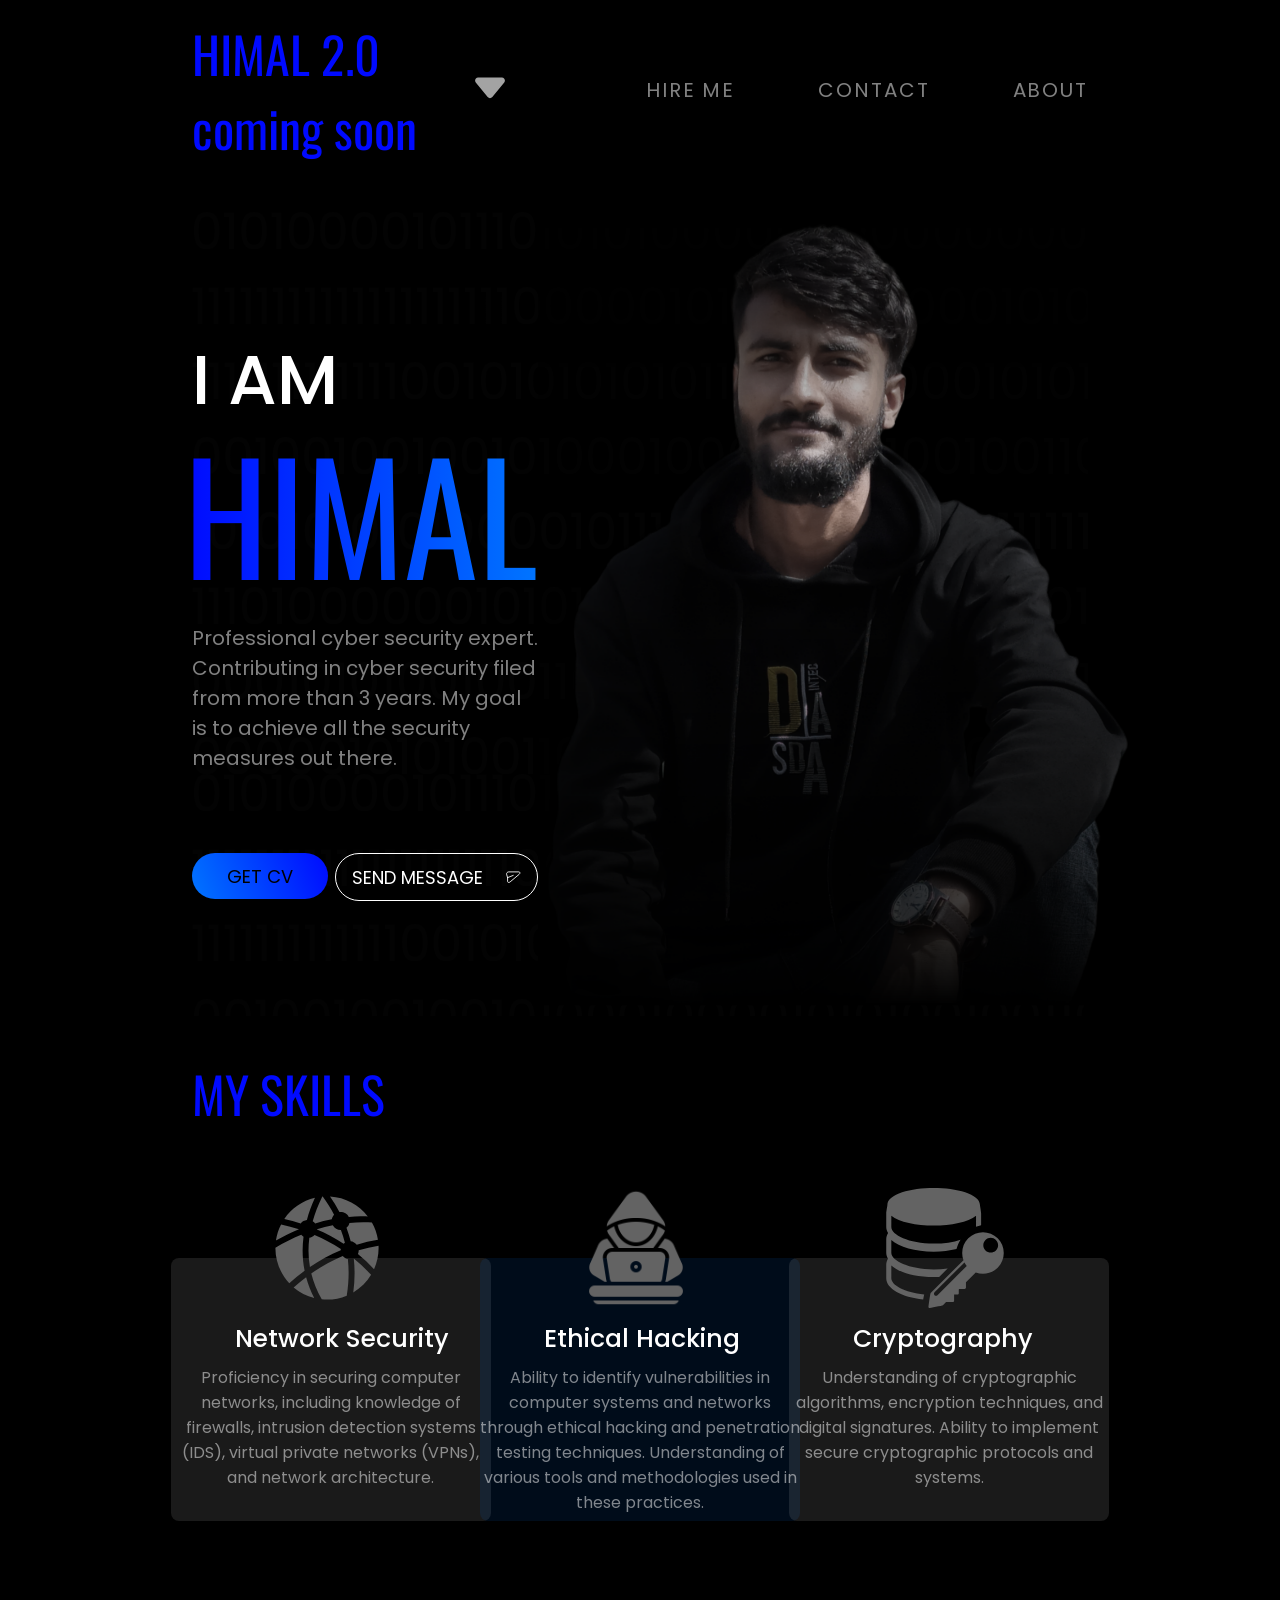
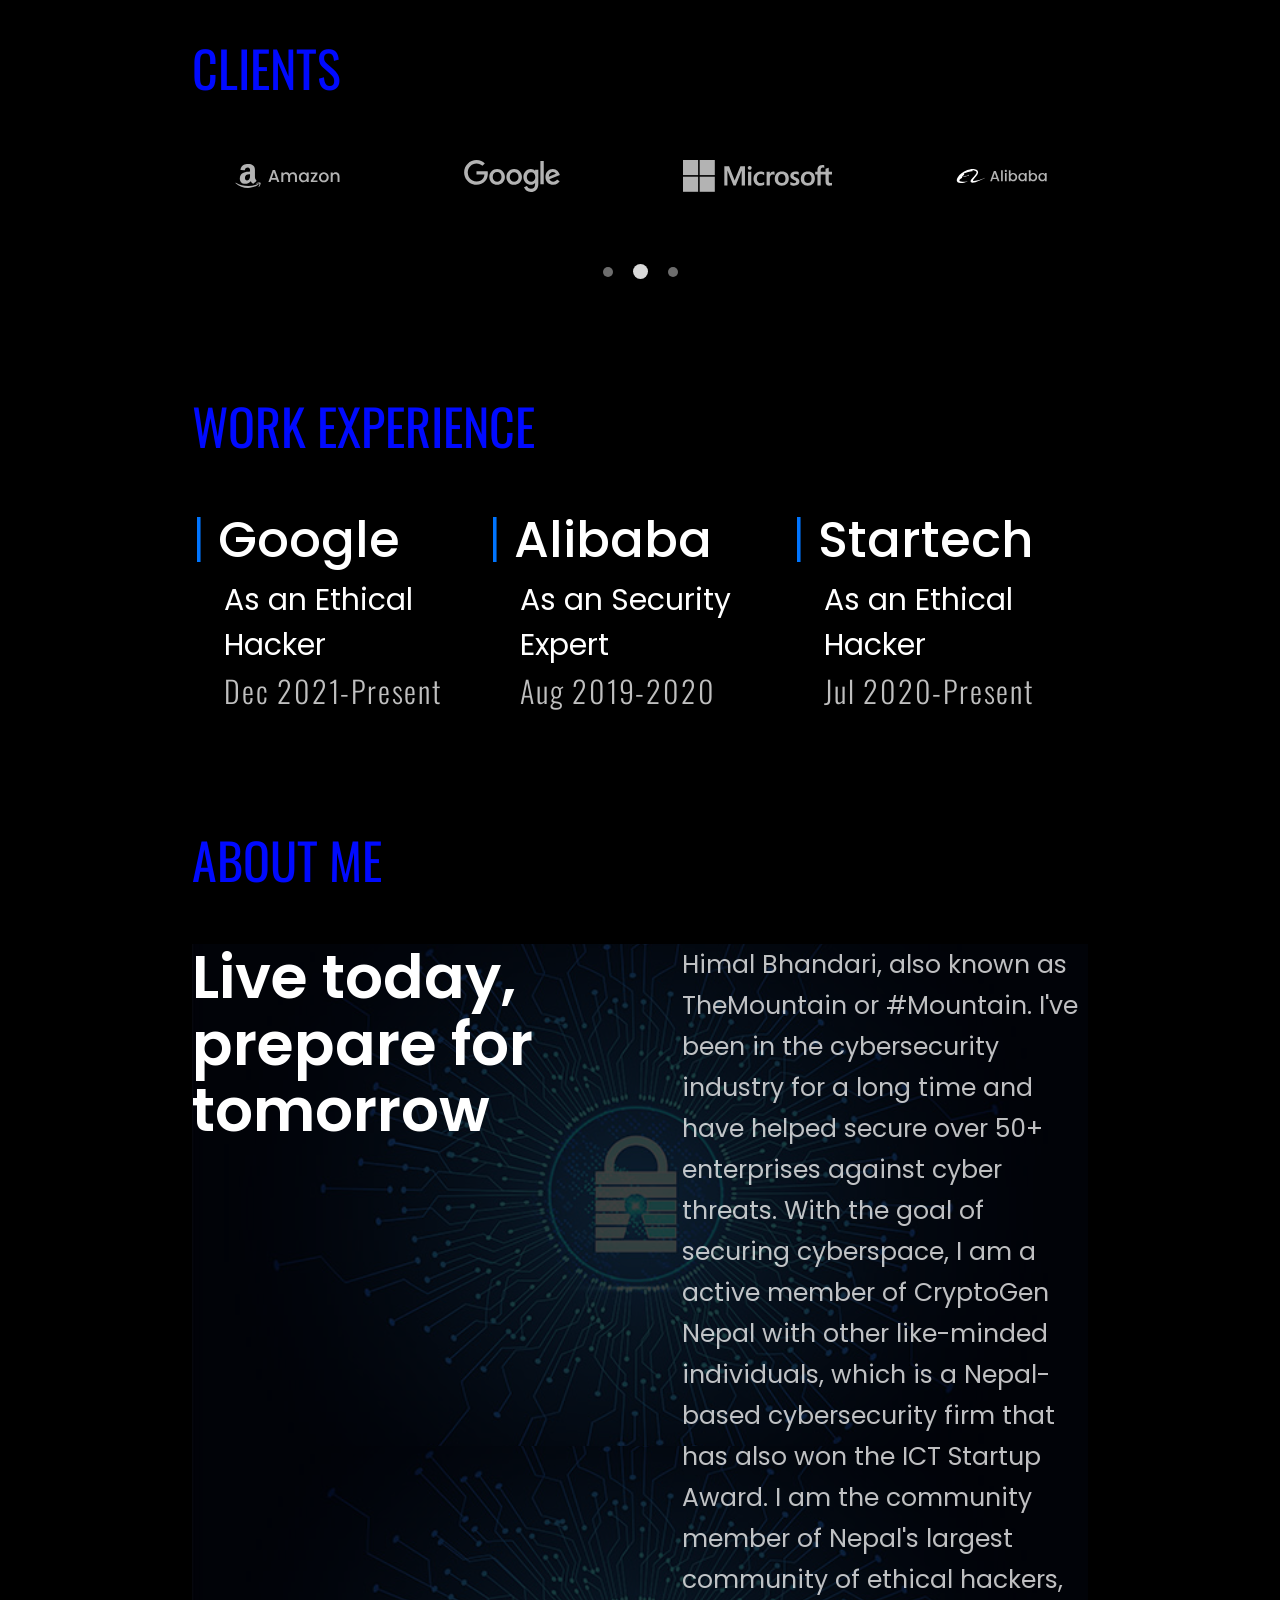
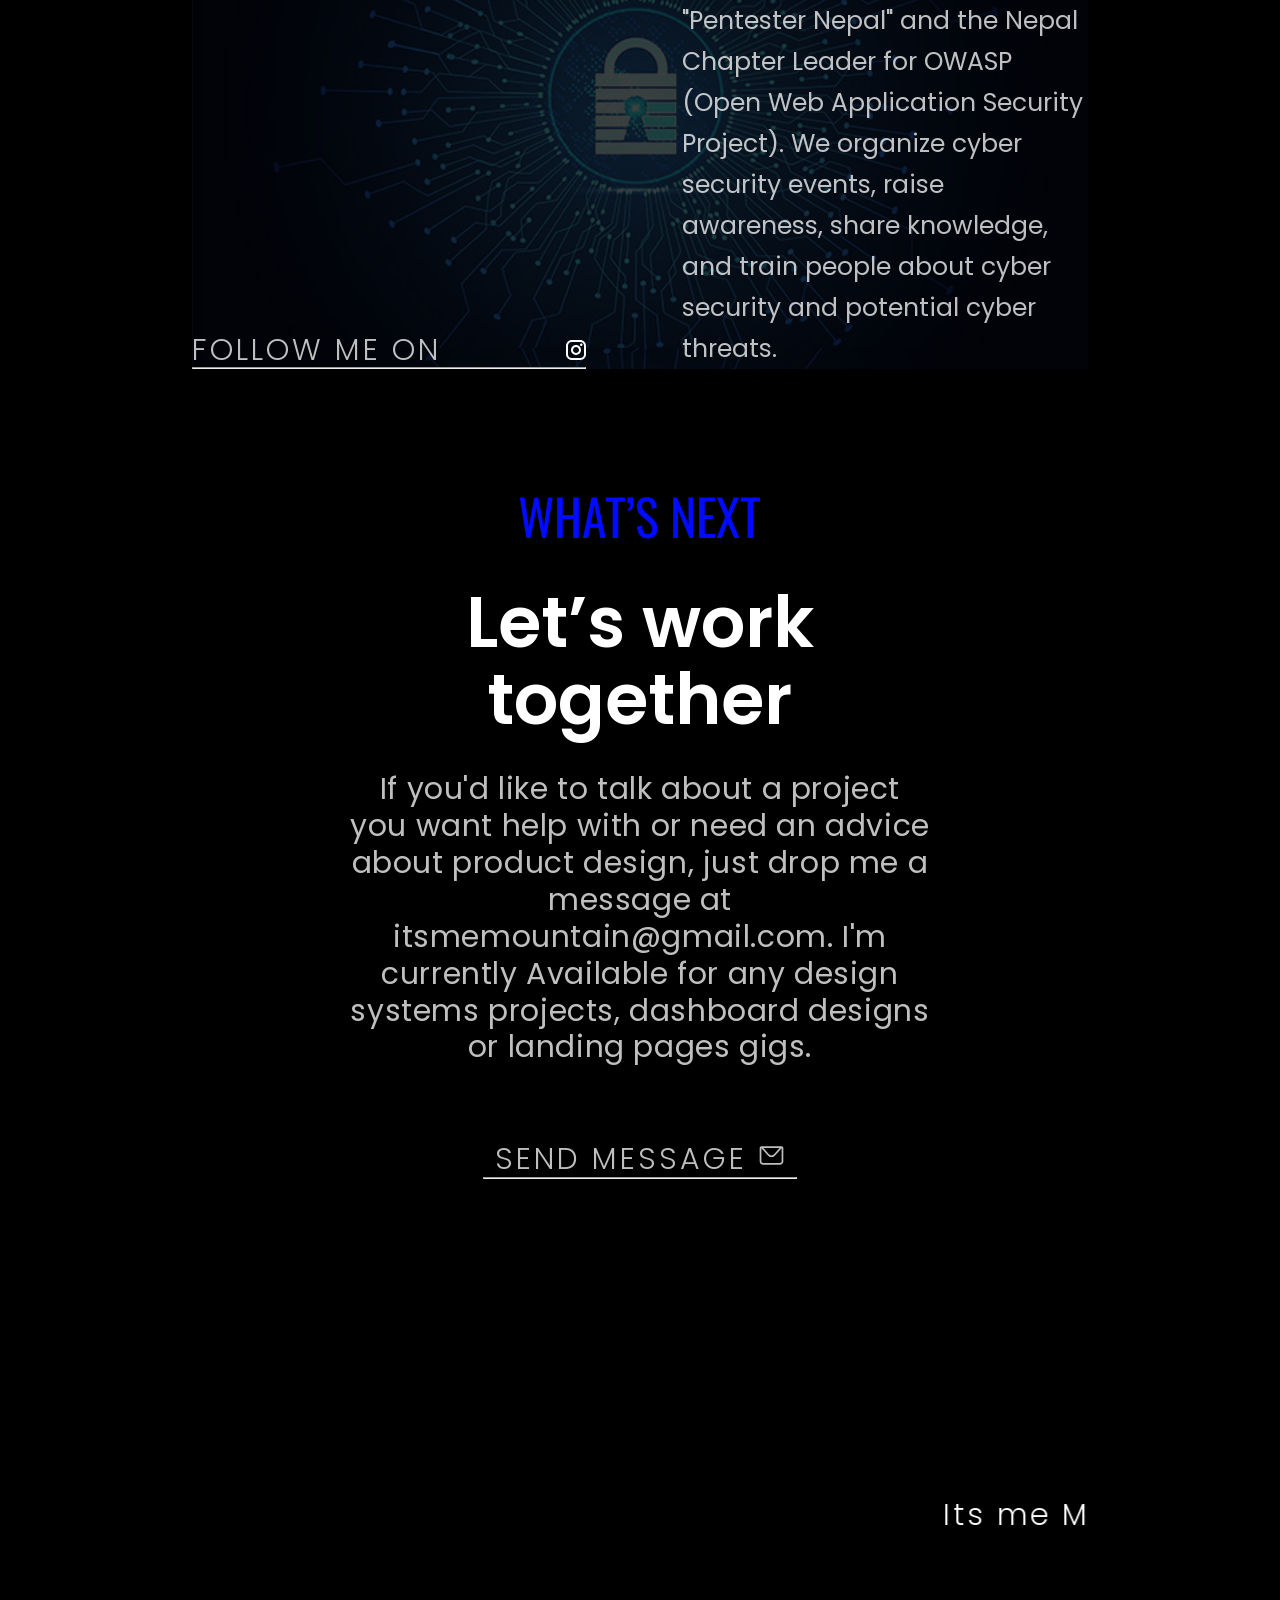
==== index.html @ 992f25cc "Update index.html" ====
<!DOCTYPE html>
<html lang="en">
  <head>
    <meta charset="UTF-8" />
    <meta name="viewport" content="width=device-width, initial-scale=1.0" />
    <link rel="preconnect" href="https://fonts.googleapis.com" />
    <link rel="preconnect" href="https://fonts.gstatic.com" crossorigin />
    <link
      href="https://fonts.googleapis.com/css2?family=Oswald:wght@300;400&family=Poppins:wght@300;400;500;600;700;900&display=swap"
      rel="stylesheet"
    />
    <link rel="stylesheet" href="style.css" />
    <script src="main.js"></script>
    <title>himalbhandari</title>
  </head>
  <body>
    <div class="container">
     <nav>
      <div class="logo"><h1>HIMAL 2.0</br> coming soon</h1></div>
      <input type="checkbox" id="menu-bar">
      <label for="menu-bar"><img src="images/Polygon 1.svg" alt=""></label>
<ul>
  
   <li><a href="https://www.fiverr.com/mountain248">HIRE ME</a></li>
   <li><a href="https://www.facebook.com/mountainv2.0">CONTACT</a></li>
   <li><a href="">ABOUT</a></li>
</ul>

     </nav>
      <!-- nav end -->

      <!-- hero section starts -->
      <div class="heroSection">
        <div class="myInfo">
          <h1>I AM</h1>
          <h2>HIMAL</h2>
          <p>
            Professional cyber security expert. Contributing in cyber security
            filed from more than 3 years. My goal is to achieve all the security
            measures out there.
          </p>
          <div class="getCv">
            <div class="getcv"><a href="">GET CV</a></div>
            <div class="sendmsg">
              <a href="">SEND MESSAGE</a> <img src="images/send.svg" alt="" />
            </div>
          </div>
        </div>
        <div class="mainImage"><img src="images/myimg.png" alt="" /></div>
      </div>

      <!-- hero section ends -->

      <!-- my skills -->

      <div class="mySkills">
        <div class="mySkillTitle">
          <h1>MY SKILLS</h1>
        </div>
        <div class="skills">
          <div class="network">
            <img src="images/gis_network.svg" alt="" />
            <h1>Network Security</h1>
            <p>
              Proficiency in securing computer networks, including knowledge of
              firewalls, intrusion detection systems (IDS), virtual private
              networks (VPNs), and network architecture.
            </p>
          </div>
          <div class="ethical">
            <img src="images/hack.svg" alt="" />
            <h1>Ethical Hacking</h1>
            <p>
              Ability to identify vulnerabilities in computer systems and
              networks through ethical hacking and penetration testing
              techniques. Understanding of various tools and methodologies used
              in these practices.
            </p>
          </div>
          <div class="network">
            <img src="images/crypto.svg" alt="" />
            <h1>Cryptography</h1>
            <p>
              Understanding of cryptographic algorithms, encryption techniques,
              and digital signatures. Ability to implement secure cryptographic
              protocols and systems.
            </p>
          </div>
        </div>
      </div>

      <!-- skills ends
 -->

      <!-- clients -->
      <div class="clients">
        <div class="clientTitle">
          <h1>CLIENTS</h1>
        </div>
        <div class="items">
          <img src="images/amazon.svg" alt="" />
          <img src="images/google.svg" alt="" />
          <img src="images/microsoft.svg" alt="" />
          <img src="images/alibaba.svg" alt="" />
        </div>

        <div class="slider">
          <img src="images/slider.svg" alt="" />
        </div>
      </div>

      <!-- clients ends -->

      <!-- work experience -->

      <div class="experience">
        <div class="expTitle">
          <h1>WORK EXPERIENCE</h1>
        </div>
        <div class="expList">
          <div class="platform">
            <h1><a>|</a> Google</h1>
            <h2>As an Ethical Hacker</h2>
            <h3>Dec 2021-Present</h3>
          </div>

          <div class="platform">
            <h1><a>|</a> Alibaba</h1>
            <h2>As an Security Expert</h2>
            <h3>Aug 2019-2020</h3>
          </div>

          <div class="platform">
            <h1><a>|</a> Startech</h1>
            <h2>As an Ethical Hacker</h2>
            <h3>Jul 2020-Present</h3>
          </div>
        </div>
      </div>
      <!-- end of exp -->

      <!-- about me -->

      <div class="aboutMe">
        <div class="aboutTitle">
          <h1>ABOUT ME</h1>
        </div>

        <div class="aboutContainer">
          <div class="withFollow">
            <div class="slogan">
              <h1>Live today, prepare for tomorrow</h1>
            </div>
            <div class="followMe">
              <div class="follow">
                <a href="">FOLLOW ME ON</a>
                <img src="images/Vector.svg" alt="" />
              </div>
              <div class="row">
                <hr />
              </div>
            </div>
          </div>

          <div class="about">
            <p>
              Himal Bhandari, also known as TheMountain or #Mountain. I've been
              in the cybersecurity industry for a long time and have helped
              secure over 50+ enterprises against cyber threats. With the goal
              of securing cyberspace, I am a active member of  CryptoGen Nepal with other
              like-minded individuals, which is a Nepal-based cybersecurity firm
              that has also won the ICT Startup Award. I am the community member of
              Nepal's largest community of ethical hackers, "Pentester Nepal"
              and the Nepal Chapter Leader for OWASP (Open Web Application
              Security Project). We organize cyber security events, raise
              awareness, share knowledge, and train people about cyber security
              and potential cyber threats.
            </p>
          </div>
        </div>
      </div>

      <div class="whatsnext">
        <h1>WHAT’S NEXT</h1>
        <h2>Let’s work together</h2>
        <p>
          If you'd like to talk about a project you want help with or need an
          advice about product design, just drop me a message at
          itsmemountain@gmail.com. I'm currently Available for any design systems
          projects, dashboard designs or landing pages gigs.
        </p>
        <div class="sendmessage">
          <a href="">SEND MESSAGE <img src="images/ep_message.svg" alt="" /></a>
          <hr />
        </div>
      </div>

      <!-- end of let's work together -->

      <!-- credit -->

      <div class="credit">
        <marquee>
        <h1>Its me Mountain welcome Here;</h1>
      </marquee>
      </div>
    </div>
  </body>
</html>
---- style.css ----
:root{
   --title-color:#000AFF;
   --title-font-size: 3.125rem;
  --title-font-weight: 400;
  --nav-item-font: 1.25rem;
  --title-font: 'Oswald';
   

}



*{
  margin: 0;
  padding: 0;
 
}

body{
   background-color: black;
}

.container {
   width: 70%;
   margin: auto;
}



nav {
   margin-top:1rem;
   display: flex;
justify-content: space-between;
align-items: center;
}
ul {
   display: flex;
}
.logo h1 {
   color: var(--title-color);
   font-size: var(--title-font-size);
font-weight: var(--title-font-weight);
font-family: var(--title-font);
}

ul a {
   padding-left: 5.1875rem;
   text-decoration: none;
   font-family: 'Poppins';
   letter-spacing: 0.11875rem;
   font-size: var(--nav-item-font);
   color: rgba(255, 255, 255, 0.50);
}

ul a:hover {
   color: #0075FF;
   font-size: 1.35rem;
   transition: all 0.5s;
}

#menu-bar {
   display: none;
}

ul label {
   display: none;
   cursor: pointer;
}

/* hero section */

.heroSection{
   margin-top: 3rem;
   background-image: url(images/binary\ background\ numbers.svg);
  display: flex;
  justify-content: space-between;

}
.mainImage img {
   height: 50rem;
}

.myInfo {
margin: auto;
}

.myInfo h1 {
   color: #FFF;
      font-size: 4.375rem;
      font-family: Poppins;
      font-weight: 500;
}

.myInfo h2 {
   font-size: 9.375rem;
      font-weight: 400;
      font-family: 'Oswald', sans-serif;
      background-image: linear-gradient(to left,#0075FF,
         #000AFF);
      -webkit-background-clip: text;
      background-clip: text;
      color: transparent;
         margin-block-start: -2rem;
         margin-inline-start: -0.5rem;
   
}

.myInfo p {
   color: rgba(255, 255, 255, 0.50);
      font-size: 1.25rem;
      font-family: Poppins;
      font-weight: 400;
}

.getCv {
   margin-top: 5rem;
   display: flex;
   justify-content: space-between;
}

.getcv a {
   text-decoration: none;
   color: #000;
      font-size: 1.125rem;
      font-family: Poppins;
      font-weight: 400;
      margin: auto;
     
}

.sendmsg a {
   text-decoration: none;
   color: #FFF;
      font-size: 1.125rem;
      font-family: Poppins;
      font-weight: 400;
}



.getcv {
   width: 8.5rem;
      height: 2.875rem;
      border-radius: 6.25rem;
         background: linear-gradient(248deg, #000AFF 0%, #0075FF 100%);
         display: flex;
            align-items: center;
            justify-content: center;
      
}

.sendmsg {
   border-radius: 6.25rem;
      border: 1px solid #FFF;
      width: 10.5625rem;
         height: 2.875rem;
               display: flex;
                  align-items: center;
                  justify-content: space-between;
                  padding: 0 1rem;
}


.sendmsg img {
   width: 0.97794rem;
      height: 0.75888rem;
}

/* hero section ends */

.mySkills {
   margin-top: 2.5rem;
}
.mySkillTitle h1 {
   color: var(--title-color);
   font-size: var(--title-font-size);
   font-family: var(--title-font);
   font-weight: var(--title-font-weight);
}


.skills {
      display:grid;
      grid-template-columns: repeat(auto-fit, minmax(20px,3fr));
   justify-content: space-between;
   justify-items: center;
      gap: 2rem;
      
     
}

.network h1 {
   position: absolute;
   top: 3.87rem;
   left: 4rem;
   color: #FFF;
      font-size: 1.5625rem;
      font-family: Poppins;
      font-weight: 500;
}


.network p {
   position: absolute;
      top: 6.69rem;
   color: rgba(255, 255, 255, 0.50);
      text-align: center;
      font-size: 1rem;
      font-family: Poppins;
      font-weight: 400;
}

.network {
   margin-top: 8rem;
   border-radius: 0.5rem;
      background: rgba(255, 255, 255, 0.10);
      width: 20rem;
         height: 16.4375rem;
         position: relative;
}

.network img {
   position: absolute;
      top: -4.4rem;
   left: 6rem;
}
.ethical h1 {
   position: absolute;
   top: 3.87rem;
   left: 4rem;
   color: #FFF;
    
      font-size: 1.5625rem;
      font-family: Poppins;
      font-weight: 500;
}


.ethical p {
   position: absolute;
      top: 6.69rem;
      text-align: center;
   color: rgba(255, 255, 255, 0.50);
      font-size: 1rem;
      font-family: Poppins;
      font-weight: 400;
}

.ethical {
   margin-top: 8rem;
   border-radius: 0.5rem;
   border-radius: 0.5rem;
      background: rgba(0, 117, 255, 0.10);
   width: 20rem;
         height: 16.4375rem;
         position: relative;
}

.ethical img {
   position: absolute;
      top: -4.4rem;
      left: 6rem;
}





/* hero section ends' */

/* clients */


.clients {
   margin-top: 6.8rem;
}

.clientTitle h1 {
   color: var(--title-color);
   font-size: var(--title-font-size);
   font-family: var(--title-font);
   font-weight: var(--title-font-weight);
}

.items {
   padding: 0 2.5rem;
   margin-top: 3.5rem;
   display: flex;
   justify-content: space-between;
  
}
.items img {
height: 2rem;
}


.slider {
   margin-top: 4.5rem;
   display: flex;
   justify-content: center;
}


/* clients ends */

/* work erperience */
.experience {
   margin-top: 6.8rem;

}
.expTitle h1 {
      
      color: var(--title-color);
      font-size: var(--title-font-size);
      font-family: var(--title-font);
      font-weight: var(--title-font-weight);
   }

.expList{
   display: flex;
   justify-content: space-between;
}
   .platform h1 a {
     
      color: #0075FF;
         font-size: 3.125rem;
         font-family: Poppins;
         font-weight: 300;
   }
   .platform h1 {
      padding-top: 2.6rem;
      color: #ffffff;
         font-size: 3.125rem;
         font-family: Poppins;
         font-weight: 500;
   }
   .platform h2 {
      padding-left: 2rem;
   color: #FFF;
      font-size: 1.875rem;
      font-family: Poppins;
      font-weight: 400;
   }
   .platform h3 {
         padding-left: 2rem;
   color: rgba(255, 255, 255, 0.75);
      font-size: 1.875rem;
      font-family: 'Oswald';
      font-weight: 300;
      letter-spacing: 0.1125rem;
   }


   /* experience ends */


   /* about me */
.aboutMe {
   margin-top: 6.8rem;
}
   .aboutTitle h1  {
   
       color: var(--title-color);
       font-size: var(--title-font-size);
       font-family: var(--title-font);
       font-weight: var(--title-font-weight);
    }

    .slogan h1 {
      color: #FFF;
         font-size: 3.75rem;
         font-family: Poppins;
         font-weight: 600;
         line-height: 111%;
    }


.follow {
   display: flex;
   align-items: center;
   justify-content: space-between;
}

.follow a {
   text-decoration: none;
color: rgba(255, 255, 255, 0.75);
   font-size: 1.875rem;
   font-family: Poppins;
   font-weight: 300;
   line-height: 111%;
   letter-spacing: 0.1875rem;
}

.follow img {
   width: 1.25rem;
      height: 1.25rem;
}


.row hr {
background: rgba(255, 255, 255, 0.75);

}


.about p {
   color: rgba(255, 255, 255, 0.75);
      font-size: 1.5625rem;
      font-family: Poppins;
      font-style: normal;
      font-weight: 400;
      line-height: 164.5%;
}



.aboutContainer {
   margin-top: 3rem;
   background-image: url(images/Cybersecurity-Transformation-PD20-018-960\ 1.svg);
background-repeat: repeat;
   display: flex;
   justify-content: space-between;
gap: 6rem;
}

.slogan {
   display: flex;
      width: 24.625rem;
      flex-direction: column;
      
}

.withFollow {
   display: flex;
   flex-direction: column;
   justify-content: space-between;
}

/* end oof about */


/* whatsnext */
.whatsnext{
   margin: auto;
   margin-top: 6.8rem;
   text-align: center;
   width: 65%;
}
.whatsnext h1 {
   color: var(--title-color);
      font-size: var(--title-font-size);
      font-family: var(--title-font);
      font-weight: var(--title-font-weight);

}

.whatsnext h2 {
   padding-top: 2rem;
   color: #FFF;
      font-size: 4.375rem;
      font-family: Poppins;
      font-weight: 600;
      line-height: 111%;
}

.whatsnext p {
   padding-top: 2rem;
   color: rgba(255, 255, 255, 0.75);
      text-align: center;
      font-size: 1.875rem;
      font-family: Poppins;
      font-style: normal;
      font-weight: 400;
      line-height: 123.5%;
      letter-spacing: 0.0375rem;
}

.sendmessage {
   margin-top : 4.75rem;
   justify-content: center;
}
.sendmessage a {
   
   text-decoration: none;
color: rgba(255, 255, 255, 0.75);
   font-size: 1.875rem;
   font-family: Poppins;
   font-weight: 300;
   line-height: 111%;
   letter-spacing: 0.1875rem;
}

.sendmessage hr {
width: 19.5rem;
   margin: auto;
}


/* end of letswork together */


/* credit  */

.credit h1 {
   margin-top: 20rem;
   margin-bottom: 5rem;
   color: #FFF;
      font-size: 1.875rem;
      font-family: Poppins;
      font-style: normal;
      font-weight: 300;
      line-height: 111%;
      letter-spacing: 0.1875rem;
}




/* to make responsive */


/* for tablets */
@media screen and (min-width: 767px) and (max-width: 1023px) {
 
   :root {
      --title-font-size: 2.5rem;
   }




.container {
      width: 85%;
      margin: auto;
   }

.checkbtn {
   display: block;
}

.menuItems {
   display: inline-block;
   position: fixed;
   display: grid;
   grid-template-columns: repeat(1,1fr);
   width: 50%;
   top: 150px;
   left: -100%;
gap: 2rem;
transition: all 0.5s;
}

#check:checked ~ .menuItems {
right: 10%;
}

/* skills */

.skills {
   display: grid;
   grid-template-columns: repeat(2, 1fr);
   margin: auto;
   gap: 1rem;
   justify-items: center;
   justify-content: center;

}


/* hero section */

.heroSection {
   margin-top: 2rem;
   position: relative;
   margin-bottom: 5rem;
}



.mySkills {
   margin-top: 35rem;
}
.mainImage img {
   height: 30rem;
   position: absolute;
   right: 0;
}
.myInfo {
   position: absolute;
   top: 6rem;
}

.myInfo h1 {
   font-size: 2.375rem;
}

.myInfo h2 {
   font-size: 7.375rem;
   margin-block-start: -3rem;
   margin-inline-start: -0.5rem;

}

.myInfo p {
   margin-block-start: -1rem;
   font-size: 1rem;
   width: 23rem;
}

.getCv {
   margin-top: 4rem;
   display: inline-flex;
   gap: 1rem;
}

.getcv a {
   font-size: 0.8rem;

}

.sendmsg a {
   font-size: 0.8rem;
}


.getcv {
   width: 6rem;
   height: 2rem;

}

.sendmsg {
   width: 8rem;
   height: 2rem;
}


.sendmsg img {
   width: 0.97794rem;
   height: 0.75888rem;
}


/* navbar */

ul label {
   display: initial;
}

ul {
   width: 60%;
   display: grid;
   grid-template-columns: repeat(3, 1fr);
   gap: 1rem;
   position: absolute;
   top: 4rem;
   right: 5%;
   display: none;
transition: all 0.5s;
}

ul a {
   padding: 0;
   font-size: 1rem;
}

#menu-bar:checked~ul {
   width: 60%;
   display: grid;
   grid-template-columns: repeat(3, 1fr);
   gap: 1rem;
   position: absolute;
   top: 1rem;
   left: 7.5%;
   background-color: #000;
   padding: 1rem 0;
   transition: all 0.5s;

}

#menu-bar:checked~label img {
   transform: rotate(180deg);
   opacity: 50%;
   transition: all 0.5s;
}

/* clients */

.items {
   margin-top: 2.5rem;
   display: grid;
   grid-template-columns: repeat(3, 1fr);
   gap: 2rem;
justify-items: center;

}

.slider {
   margin-top: 2rem;
   height: 0.5rem;
}

/* work exp */

.expList {
   display: grid;
   grid-template-columns: repeat(2, 1fr);
   justify-items: center;
}

.platform h1 a {
   font-size: 2.5rem;
}

.platform h1 {
   font-size: 2.5rem;
}

.platform h2 {
   padding-left: 1.3rem;
   font-size: 1.5rem;
}

.platform h3 {
   padding-left: 1.3rem;
   font-size: 1.5rem;
}

/* about me */


.aboutContainer {
   margin-top: 3rem;
   background-image: url(images/Cybersecurity-Transformation-PD20-018-960\ 1.svg);
   background-repeat: repeat;
   display: inline-block;
   justify-content: space-between;
   gap: 6rem;
}



.slogan h1 {
   font-size: 2.5rem;
}


.follow {
   margin-top: 2rem;
   margin-bottom: 0.5rem;
   display: inline-flex;
   gap: 1rem;
}

.follow a {
   font-size: 1.5rem;
}

.follow img {
   width: 1.5rem;
   height: 1.5rem;
}

.row hr {
   width: 17rem;
}

.about p {
   margin-top: 4rem;
   font-size: 1.4rem;
}

/* whatsnext */
.whatsnext {
   margin-top: 4rem;
   width: 84%;
}


.whatsnext h2 {
   padding-top: 1.5rem;
   font-size: 3rem;
}

.whatsnext p {
   padding-top: 1rem;
   font-size: 1.3rem;
}

.sendmessage {
   margin-top: 2.75rem;
}

.sendmessage a {
   font-size: 1.3rem;
   margin-bottom: 0.3rem;
}

.sendmessage hr {
   width: 15rem;
   margin: auto;
}


.sendmessage img {
   height: 1.3rem;
}



.credit h1 {
   text-align: center;
   margin-top: 7rem;
   margin-bottom: 3rem;
   font-size: 0.8rem;
}


}




/* for mobiles */


@media screen and (max-width: 767px) {

:root{
   --title-font-size: 2rem;
}


.container {
      width: 90%;
      margin: auto;
   }

   /* skills */

.skills {
   display: grid;
   grid-template-columns: repeat(1, 1fr);
   margin: auto;
   gap: 1rem;
 justify-items: center;

}

.network {
  width: 100%;
}
.network h1 {
left: 5.1rem;
}
.ethical h1 {
left: 5.5rem;
}
.ethical img {
left: 7.5rem;
}
.network img {
left: 7.5rem;
}

.ethical {
   width: 100%;
}

/* clients */
.items {
   padding: 0 2.5rem;
   margin-top: 2.5rem;
   display: grid;
   grid-template-columns: repeat(2,1fr);
   gap: 2rem;
   justify-content: space-between;

}

.slider {
   margin-top: 2rem;
   display: flex;
   justify-content: center;
   height: 0.3rem;
}


/* .experience */

.expList {
   display: grid;
   grid-template-columns: repeat(1,1fr);
   justify-content: space-between;
}

.platform h1 a {
   font-size: 2.125rem;
}

.platform h1 {
   font-size: 2.125rem;
}

.platform h2 {
   padding-left: 1.3rem;
   font-size: 1.2rem;
}

.platform h3 {
   padding-left: 1.3rem;
   font-size: 1.2rem;
}


/* about */





.aboutContainer {
   margin-top: 3rem;
   background-image: url(images/Cybersecurity-Transformation-PD20-018-960\ 1.svg);
   background-repeat: repeat;
   display: inline-block;
   justify-content: space-between;
   gap: 6rem;
}



      .slogan h1 {
         font-size: 2rem;
      }


.follow {
margin-top: 2rem;
margin-bottom: 0.5rem;
display: inline-flex;
gap: 1rem;
}

.follow a {
   font-size: 1rem;
}

.follow img {
   width: 1rem;
   height: 1rem;
}

.row hr {
   width: 12rem;
}

.about p {
   margin-top: 4rem;
   font-size: 1rem;
}


      /* hero section */

.heroSection {
   margin-top: 2rem;
   position: relative;
margin-bottom: 5rem;
}


.myInfo {
 position: absolute;
 top: 30%;
}

.mainImage img {
   height: 30rem;
}

.myInfo h1 {
   font-size: 2.375rem;
}

.myInfo h2 {
   font-size: 7.375rem;
   margin-block-start: -3rem;
   margin-inline-start: -0.5rem;

}

.myInfo p {
      margin-block-start: -1rem;
   font-size: 0.8rem;
   font-weight: 300;
}

.getCv {
   margin-top: 4rem;
display: inline-flex;
   gap: 1rem;
}

.getcv a {
   font-size: 0.8rem;

}

.sendmsg a {
font-size: 0.8rem;
}


.getcv {
   width: 6rem;
   height: 2rem;

}

.sendmsg {
   width: 8rem;
      height: 2rem;
}


.sendmsg img {
   width: 0.97794rem;
   height: 0.75888rem;
}


/* navbar */
ul label {
   display: initial;
}

ul {
   width: 60%;
   display:grid;
  grid-template-columns: repeat(3,1fr);
   gap: 1rem;
      position: absolute;
   top: 4rem;
   right: 5%;
   display: none;
  
}

ul a {
   padding: 0;
   font-size: 0.8rem;
}

#menu-bar:checked ~ ul {
   width: 60%;
   display: grid;
   grid-template-columns: repeat(3, 1fr);
   gap: 1rem;
   position: absolute;
   top: 1rem;
  left:  5%;
  background-color: #000;
  padding: 1rem 0;
transition: all 0.5s;

}
#menu-bar:checked ~ label img {
transform: rotate(180deg);
opacity: 50%;
transition: all 0.5s;
}




/* whats next */

.whatsnext {
   margin-top: 4rem;
   width: 88%;
}


.whatsnext h2 {
   padding-top: 1.5rem;
   font-size: 2.375rem;
}

.whatsnext p {
   padding-top: 1rem;
   font-size: 1rem;
}

.sendmessage {
   margin-top: 2.75rem;
}

.sendmessage a {
   font-size: 1rem;
}

.sendmessage hr {
   width: 11rem;
   margin: auto;
}


.sendmessage img {
   height: 1rem;
}


/* credit */

.credit h1 {
   text-align: center;
   margin-top: 7rem;
   margin-bottom: 3rem;
   font-size: 0.8rem;
}


}
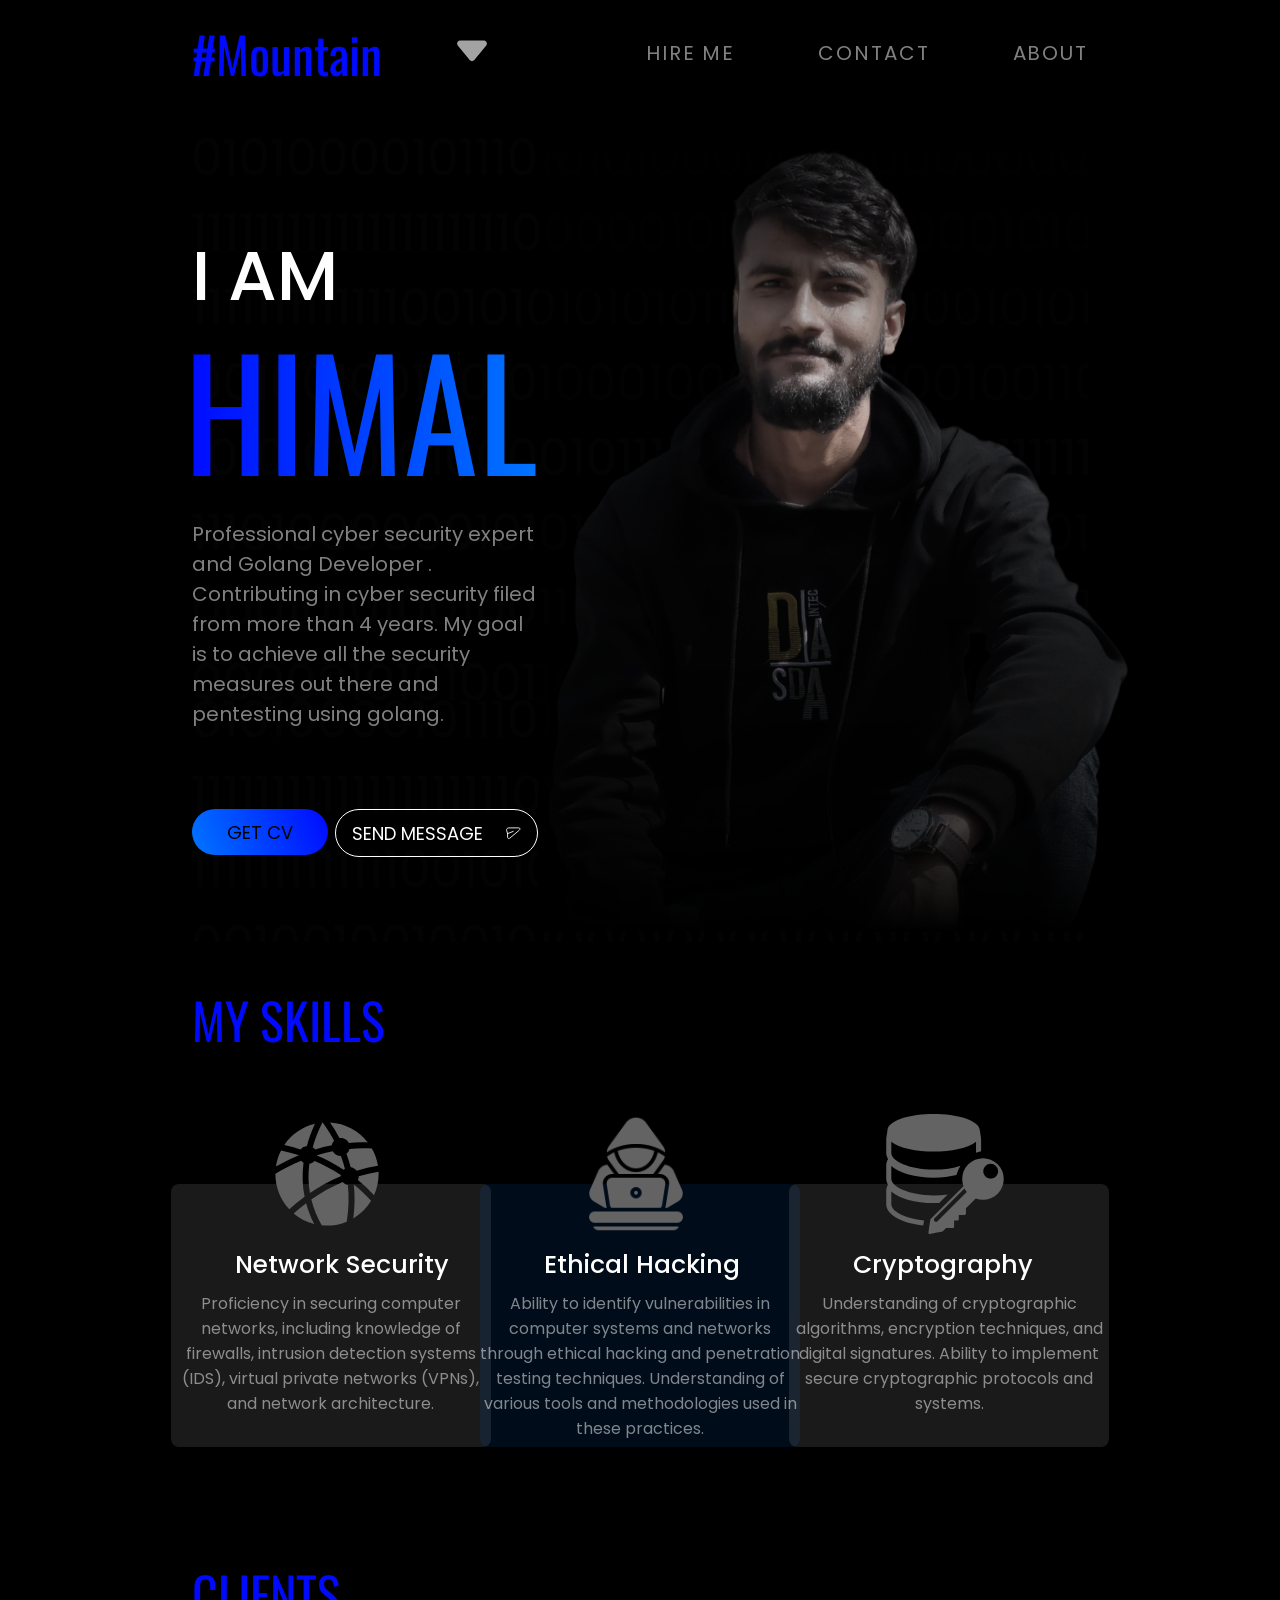
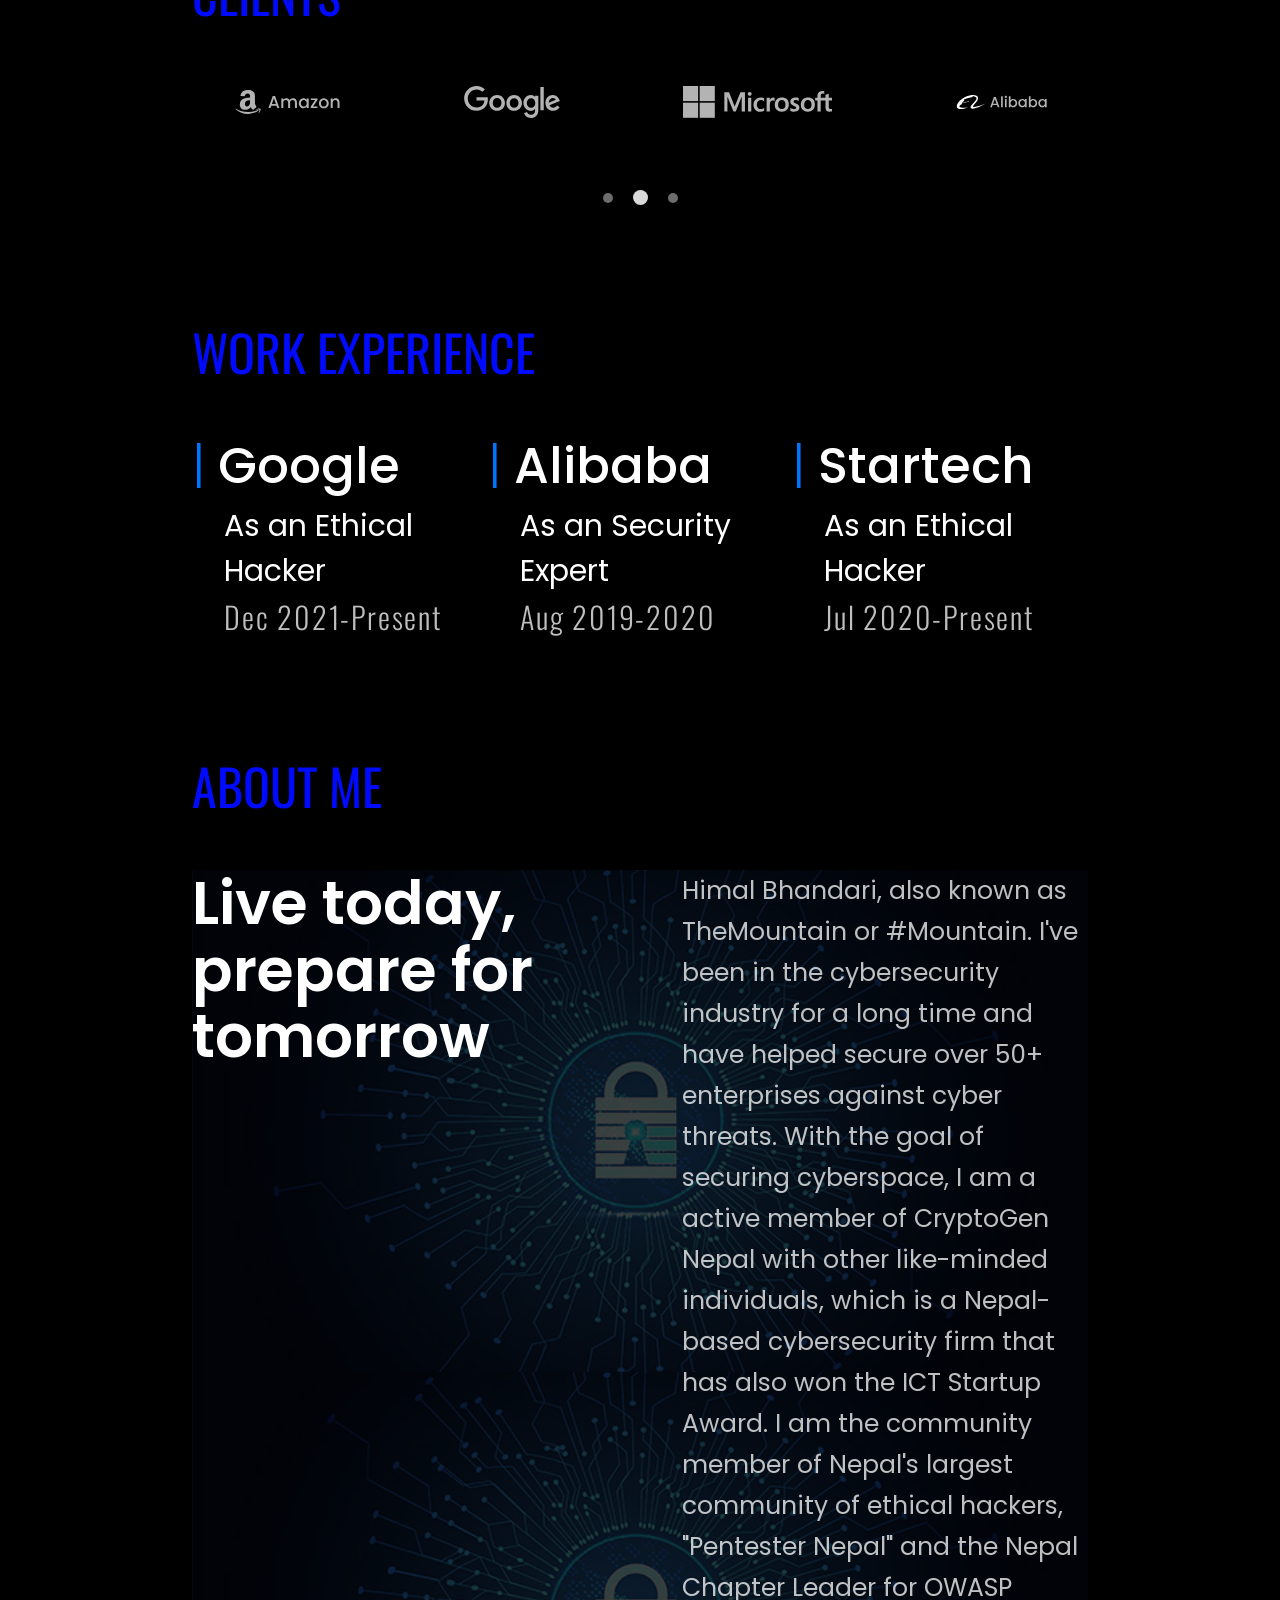
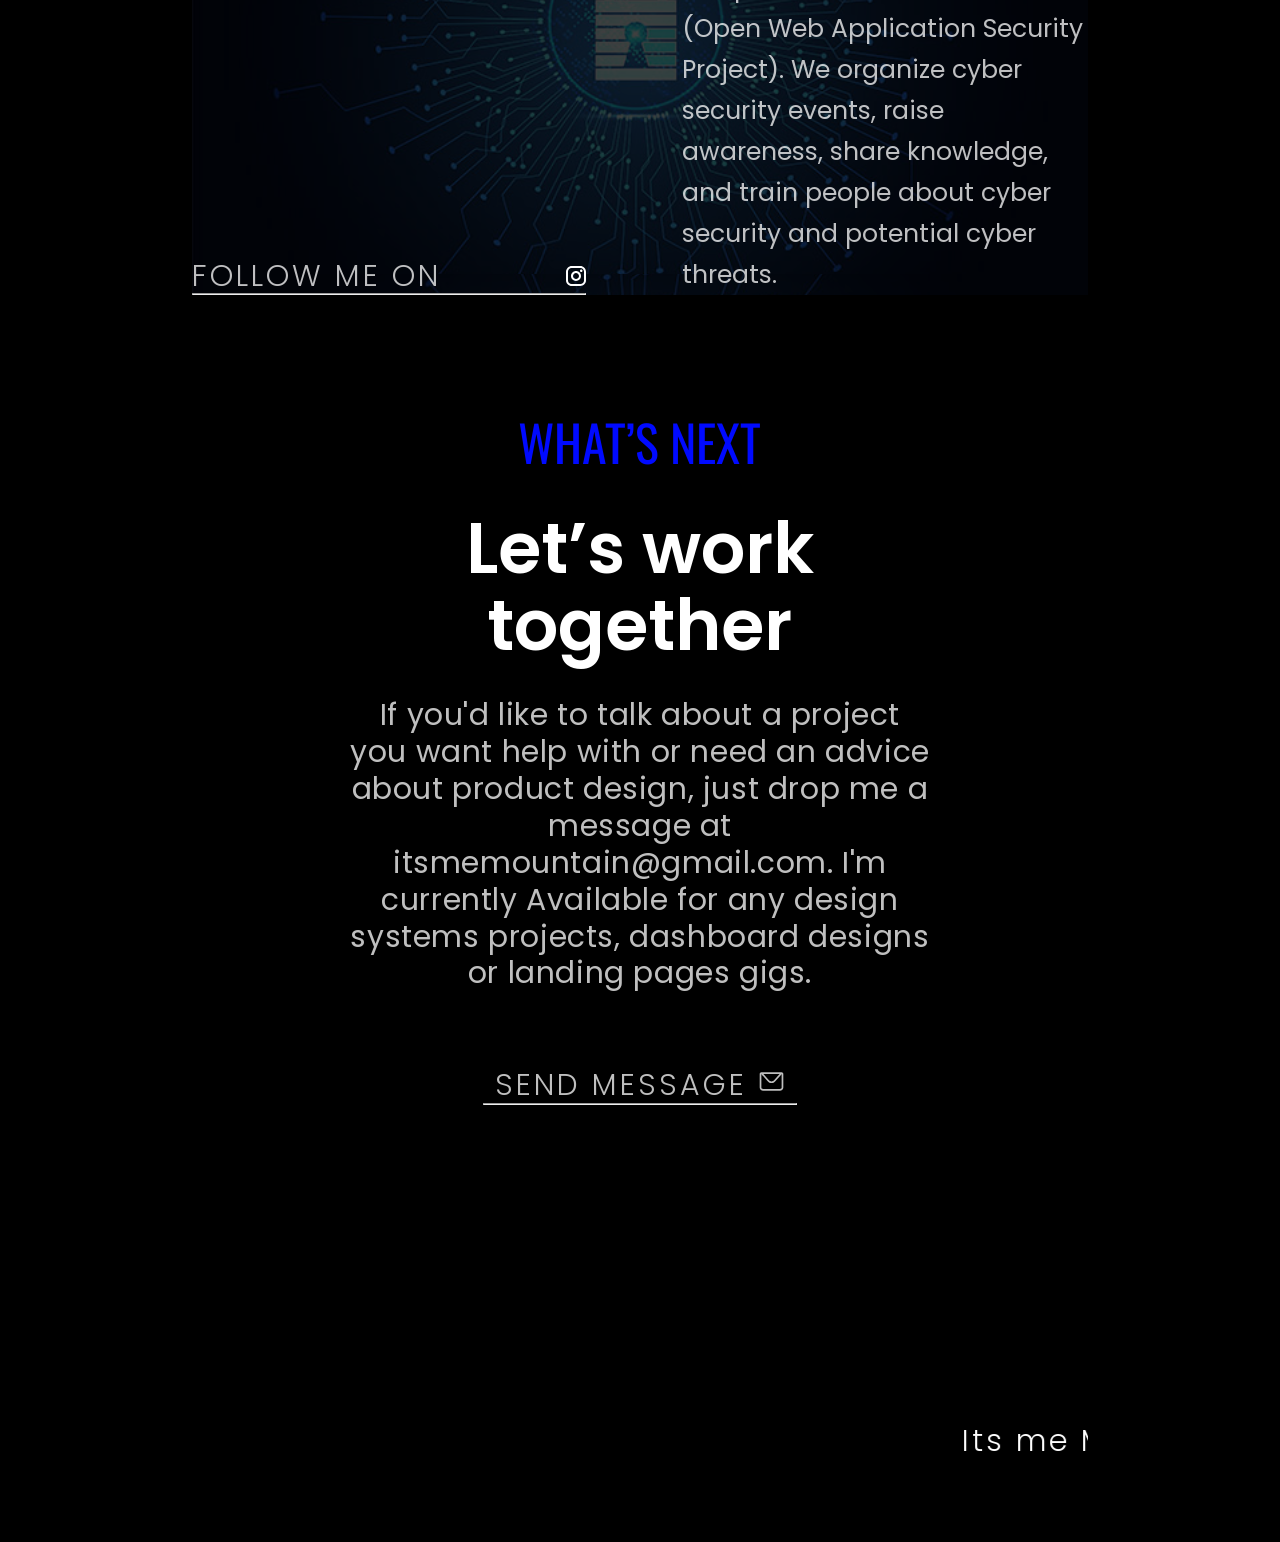
==== commit c1d8aa7b: "Update index.html" ====
--- a/index.html
+++ b/index.html
@@ -16,7 +16,7 @@
   <body>
     <div class="container">
      <nav>
-      <div class="logo"><h1>HIMAL 2.0</br> coming soon</h1></div>
+      <div class="logo"><h1>#Mountain</h1></div>
       <input type="checkbox" id="menu-bar">
       <label for="menu-bar"><img src="images/Polygon 1.svg" alt=""></label>
 <ul>
@@ -35,9 +35,9 @@
           <h1>I AM</h1>
           <h2>HIMAL</h2>
           <p>
-            Professional cyber security expert. Contributing in cyber security
-            filed from more than 3 years. My goal is to achieve all the security
-            measures out there.
+            Professional cyber security expert and Golang Developer . Contributing in cyber security
+            filed from more than 4 years. My goal is to achieve all the security
+            measures out there and pentesting using golang.
           </p>
           <div class="getCv">
             <div class="getcv"><a href="">GET CV</a></div>
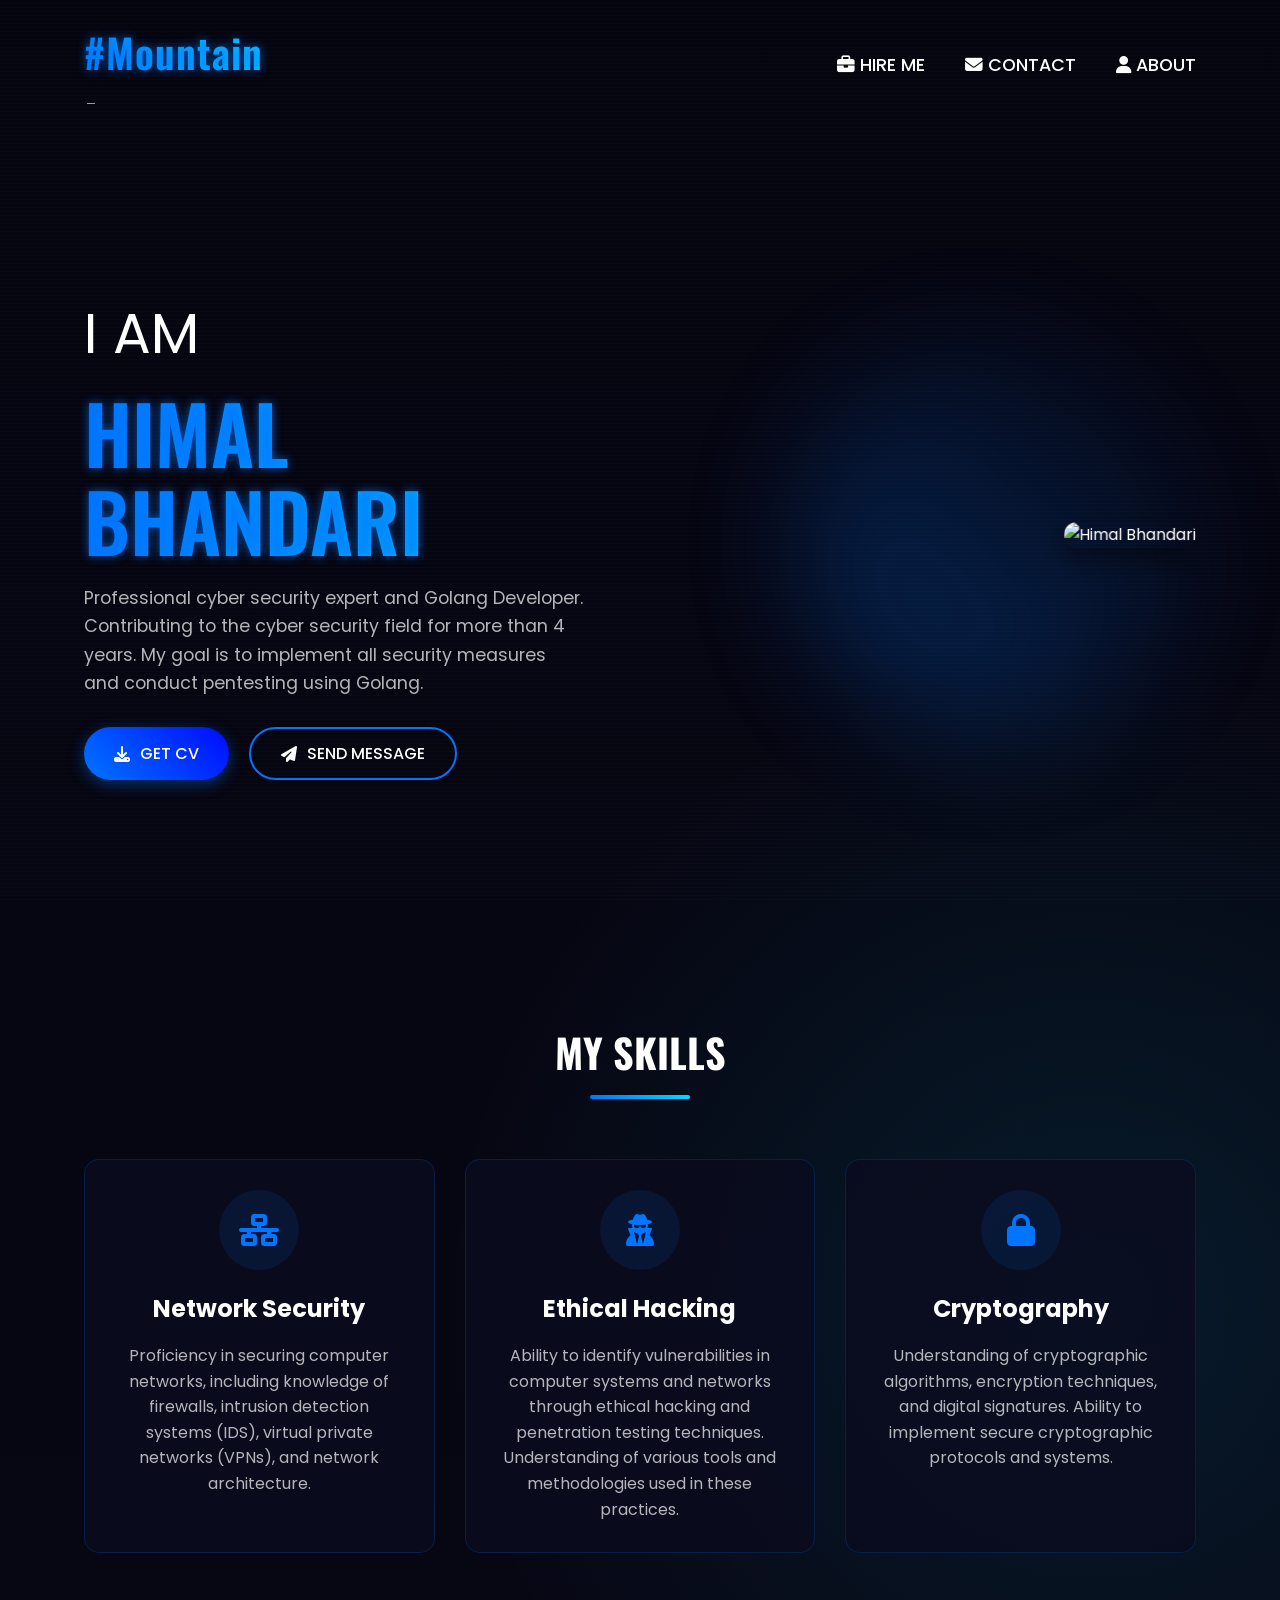
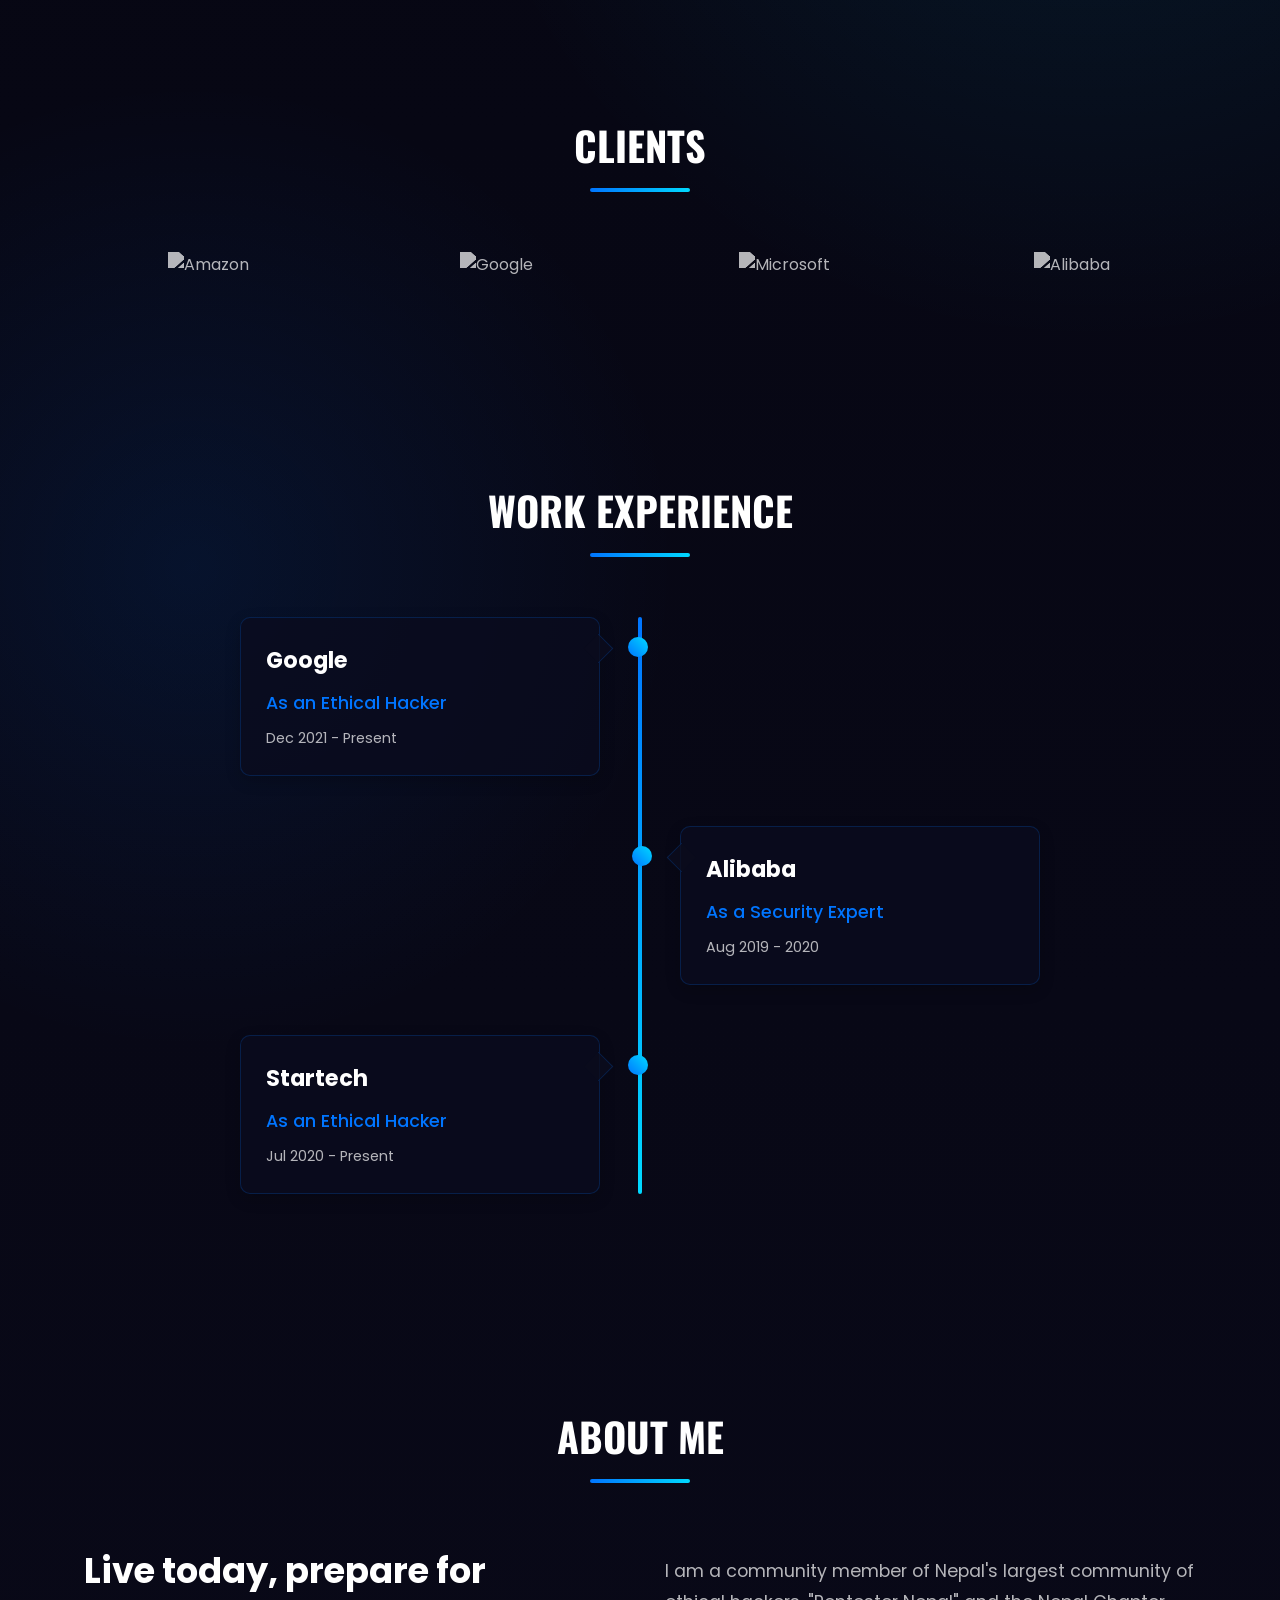
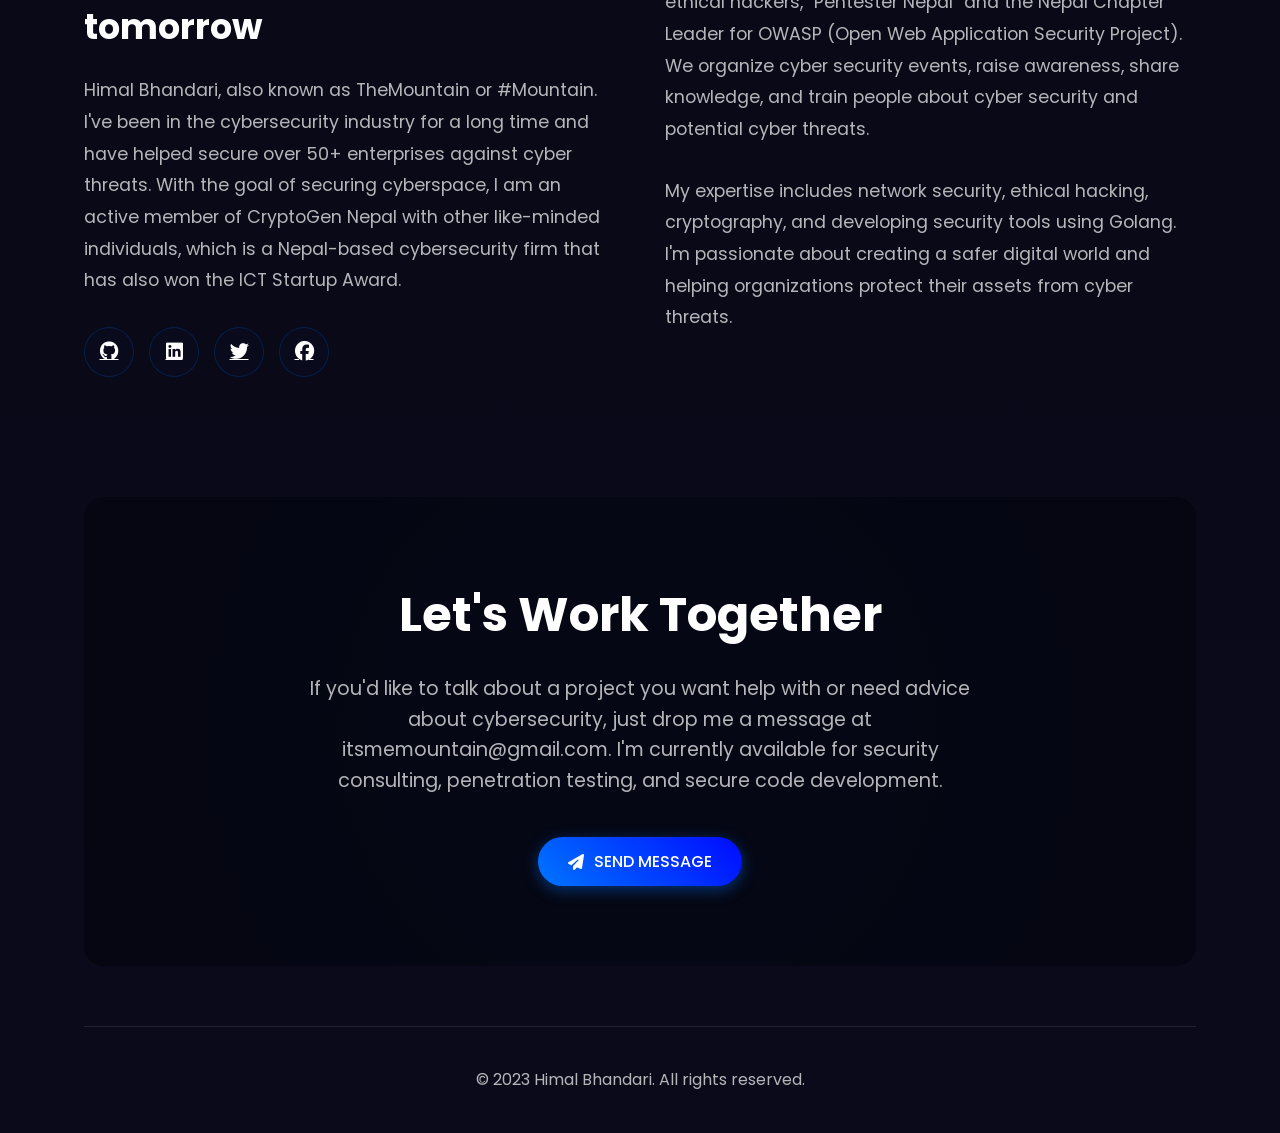
==== commit c4e28825: "Update index.html" ====
--- a/index.html
+++ b/index.html
@@ -1,209 +1,928 @@
 <!DOCTYPE html>
 <html lang="en">
-  <head>
-    <meta charset="UTF-8" />
-    <meta name="viewport" content="width=device-width, initial-scale=1.0" />
-    <link rel="preconnect" href="https://fonts.googleapis.com" />
-    <link rel="preconnect" href="https://fonts.gstatic.com" crossorigin />
-    <link
-      href="https://fonts.googleapis.com/css2?family=Oswald:wght@300;400&family=Poppins:wght@300;400;500;600;700;900&display=swap"
-      rel="stylesheet"
-    />
-    <link rel="stylesheet" href="style.css" />
-    <script src="main.js"></script>
-    <title>himalbhandari</title>
-  </head>
-  <body>
+<head>
+    <meta charset="UTF-8">
+    <meta name="viewport" content="width=device-width, initial-scale=1.0">
+    <title>Himal Bhandari | Cybersecurity Expert</title>
+    <link rel="preconnect" href="https://fonts.googleapis.com">
+    <link rel="preconnect" href="https://fonts.gstatic.com" crossorigin>
+    <link href="https://fonts.googleapis.com/css2?family=Oswald:wght@300;400;500;600&family=Poppins:wght@300;400;500;600;700;800;900&display=swap" rel="stylesheet">
+    <link rel="stylesheet" href="https://cdnjs.cloudflare.com/ajax/libs/font-awesome/6.4.0/css/all.min.css">
+    <style>
+        :root {
+            --primary: #0075FF;
+            --secondary: #000AFF;
+            --accent: #00D9FF;
+            --dark: #0A0A1A;
+            --darker: #050510;
+            --text: #FFFFFF;
+            --text-muted: rgba(255, 255, 255, 0.7);
+            --card-bg: rgba(11, 12, 30, 0.8);
+            --glow: 0 0 10px rgba(0, 117, 255, 0.7);
+            --title-font: 'Oswald', sans-serif;
+            --body-font: 'Poppins', sans-serif;
+        }
+
+        * {
+            margin: 0;
+            padding: 0;
+            box-sizing: border-box;
+        }
+
+        body {
+            background: var(--darker);
+            background-image: 
+                radial-gradient(circle at 15% 50%, rgba(0, 119, 255, 0.1) 0%, transparent 20%),
+                radial-gradient(circle at 85% 30%, rgba(0, 208, 255, 0.1) 0%, transparent 20%),
+                linear-gradient(to bottom, var(--darker), var(--dark));
+            color: var(--text);
+            font-family: var(--body-font);
+            line-height: 1.6;
+            overflow-x: hidden;
+            position: relative;
+        }
+
+        body::before {
+            content: '';
+            position: fixed;
+            top: 0;
+            left: 0;
+            right: 0;
+            bottom: 0;
+            background: 
+                repeating-linear-gradient(
+                    0deg,
+                    rgba(0, 119, 255, 0.05) 0px,
+                    rgba(0, 119, 255, 0.05) 1px,
+                    transparent 1px,
+                    transparent 4px
+                );
+            pointer-events: none;
+            z-index: -1;
+        }
+
+        .container {
+            width: 90%;
+            max-width: 1200px;
+            margin: 0 auto;
+            padding: 0 20px;
+        }
+
+        /* Navigation */
+        nav {
+            display: flex;
+            justify-content: space-between;
+            align-items: center;
+            padding: 20px 0;
+            position: relative;
+            z-index: 100;
+        }
+
+        .logo {
+            position: relative;
+        }
+
+        .logo h1 {
+            font-family: var(--title-font);
+            font-size: 2.5rem;
+            font-weight: 600;
+            background: linear-gradient(45deg, var(--primary), var(--accent));
+            -webkit-background-clip: text;
+            background-clip: text;
+            -webkit-text-fill-color: transparent;
+            text-shadow: var(--glow);
+            letter-spacing: 1px;
+        }
+
+        .logo::after {
+            content: '_';
+            animation: blink 1s step-end infinite;
+            color: var(--accent);
+            font-weight: 300;
+            margin-left: 2px;
+        }
+
+        .nav-menu {
+            display: flex;
+            list-style: none;
+            gap: 40px;
+        }
+
+        .nav-menu a {
+            color: var(--text);
+            text-decoration: none;
+            font-weight: 500;
+            font-size: 1.1rem;
+            position: relative;
+            padding: 5px 0;
+            transition: all 0.3s ease;
+        }
+
+        .nav-menu a::before {
+            content: '';
+            position: absolute;
+            bottom: 0;
+            left: 0;
+            width: 0;
+            height: 2px;
+            background: linear-gradient(to right, var(--primary), var(--accent));
+            transition: width 0.3s ease;
+        }
+
+        .nav-menu a:hover {
+            color: var(--accent);
+        }
+
+        .nav-menu a:hover::before {
+            width: 100%;
+        }
+
+        .hamburger {
+            display: none;
+            background: none;
+            border: none;
+            color: var(--text);
+            font-size: 1.5rem;
+            cursor: pointer;
+            z-index: 1000;
+        }
+
+        /* Hero Section */
+        .heroSection {
+            display: flex;
+            align-items: center;
+            min-height: 90vh;
+            position: relative;
+            padding: 40px 0;
+        }
+
+        .hero-content {
+            flex: 1;
+            max-width: 600px;
+            position: relative;
+            z-index: 2;
+        }
+
+        .hero-content h1 {
+            font-size: 3.5rem;
+            font-weight: 400;
+            margin-bottom: 10px;
+        }
+
+        .hero-content h2 {
+            font-family: var(--title-font);
+            font-size: 5rem;
+            font-weight: 600;
+            background: linear-gradient(to right, var(--primary), var(--accent));
+            -webkit-background-clip: text;
+            background-clip: text;
+            -webkit-text-fill-color: transparent;
+            margin-bottom: 20px;
+            text-shadow: var(--glow);
+            line-height: 1.1;
+        }
+
+        .hero-content p {
+            color: var(--text-muted);
+            font-size: 1.1rem;
+            margin-bottom: 30px;
+            max-width: 90%;
+        }
+
+        .hero-buttons {
+            display: flex;
+            gap: 20px;
+            flex-wrap: wrap;
+        }
+
+        .btn {
+            padding: 12px 30px;
+            border-radius: 50px;
+            font-weight: 500;
+            font-size: 1rem;
+            text-decoration: none;
+            display: inline-flex;
+            align-items: center;
+            gap: 10px;
+            transition: all 0.3s ease;
+            cursor: pointer;
+        }
+
+        .btn-primary {
+            background: linear-gradient(45deg, var(--primary), var(--secondary));
+            color: white;
+            box-shadow: 0 4px 15px rgba(0, 117, 255, 0.4);
+        }
+
+        .btn-primary:hover {
+            transform: translateY(-3px);
+            box-shadow: 0 7px 20px rgba(0, 117, 255, 0.6);
+        }
+
+        .btn-outline {
+            border: 2px solid var(--primary);
+            color: var(--text);
+            background: transparent;
+        }
+
+        .btn-outline:hover {
+            background: rgba(0, 117, 255, 0.1);
+            transform: translateY(-3px);
+        }
+
+        .hero-image {
+            flex: 1;
+            display: flex;
+            justify-content: flex-end;
+            align-items: center;
+            position: relative;
+        }
+
+        .hero-image img {
+            max-width: 100%;
+            height: auto;
+            border-radius: 20px;
+            box-shadow: 0 10px 30px rgba(0, 0, 0, 0.5);
+            transform: perspective(800px) rotateY(-10deg);
+            transition: transform 0.5s ease;
+        }
+
+        .hero-image img:hover {
+            transform: perspective(800px) rotateY(0);
+        }
+
+        .hero-image::before {
+            content: '';
+            position: absolute;
+            width: 400px;
+            height: 400px;
+            border-radius: 50%;
+            background: linear-gradient(45deg, var(--primary), transparent);
+            filter: blur(60px);
+            opacity: 0.3;
+            z-index: -1;
+            animation: pulse 8s infinite alternate;
+        }
+
+        /* Section Styles */
+        .section {
+            padding: 80px 0;
+            position: relative;
+        }
+
+        .section-title {
+            font-family: var(--title-font);
+            font-size: 2.5rem;
+            text-align: center;
+            margin-bottom: 60px;
+            position: relative;
+            padding-bottom: 15px;
+        }
+
+        .section-title::after {
+            content: '';
+            position: absolute;
+            bottom: 0;
+            left: 50%;
+            transform: translateX(-50%);
+            width: 100px;
+            height: 4px;
+            background: linear-gradient(to right, var(--primary), var(--accent));
+            border-radius: 2px;
+        }
+
+        /* Skills Section */
+        .skills-grid {
+            display: grid;
+            grid-template-columns: repeat(auto-fit, minmax(300px, 1fr));
+            gap: 30px;
+        }
+
+        .skill-card {
+            background: var(--card-bg);
+            border-radius: 15px;
+            padding: 30px;
+            text-align: center;
+            transition: transform 0.3s ease, box-shadow 0.3s ease;
+            position: relative;
+            overflow: hidden;
+            border: 1px solid rgba(0, 117, 255, 0.2);
+        }
+
+        .skill-card:hover {
+            transform: translateY(-10px);
+            box-shadow: 0 15px 30px rgba(0, 0, 0, 0.4);
+        }
+
+        .skill-card::before {
+            content: '';
+            position: absolute;
+            top: 0;
+            left: 0;
+            width: 100%;
+            height: 5px;
+            background: linear-gradient(to right, var(--primary), var(--accent));
+            transform: scaleX(0);
+            transform-origin: left;
+            transition: transform 0.3s ease;
+        }
+
+        .skill-card:hover::before {
+            transform: scaleX(1);
+        }
+
+        .skill-icon {
+            width: 80px;
+            height: 80px;
+            margin: 0 auto 20px;
+            display: flex;
+            align-items: center;
+            justify-content: center;
+            background: rgba(0, 117, 255, 0.1);
+            border-radius: 50%;
+            font-size: 2rem;
+            color: var(--primary);
+        }
+
+        .skill-card h3 {
+            font-size: 1.5rem;
+            margin-bottom: 15px;
+            color: var(--text);
+        }
+
+        .skill-card p {
+            color: var(--text-muted);
+            font-size: 1rem;
+            line-height: 1.6;
+        }
+
+        /* Clients Section */
+        .clients-grid {
+            display: grid;
+            grid-template-columns: repeat(auto-fit, minmax(150px, 1fr));
+            gap: 40px;
+            align-items: center;
+            justify-items: center;
+            margin-bottom: 40px;
+        }
+
+        .client-logo {
+            filter: grayscale(100%) brightness(200%);
+            opacity: 0.7;
+            transition: all 0.3s ease;
+            max-width: 120px;
+            height: auto;
+        }
+
+        .client-logo:hover {
+            filter: grayscale(0%) brightness(100%);
+            opacity: 1;
+            transform: scale(1.1);
+        }
+
+        /* Experience Section */
+        .timeline {
+            position: relative;
+            max-width: 800px;
+            margin: 0 auto;
+        }
+
+        .timeline::before {
+            content: '';
+            position: absolute;
+            left: 50%;
+            transform: translateX(-50%);
+            width: 4px;
+            height: 100%;
+            background: linear-gradient(to bottom, var(--primary), var(--accent));
+            border-radius: 2px;
+        }
+
+        .timeline-item {
+            position: relative;
+            margin-bottom: 50px;
+            width: 45%;
+        }
+
+        .timeline-item:nth-child(odd) {
+            left: 0;
+        }
+
+        .timeline-item:nth-child(even) {
+            left: 55%;
+        }
+
+        .timeline-content {
+            background: var(--card-bg);
+            border-radius: 10px;
+            padding: 25px;
+            box-shadow: 0 5px 15px rgba(0, 0, 0, 0.2);
+            border: 1px solid rgba(0, 117, 255, 0.2);
+            position: relative;
+        }
+
+        .timeline-content::after {
+            content: '';
+            position: absolute;
+            top: 20px;
+            width: 20px;
+            height: 20px;
+            background: var(--card-bg);
+            transform: rotate(45deg);
+        }
+
+        .timeline-item:nth-child(odd) .timeline-content::after {
+            right: -10px;
+            border-right: 1px solid rgba(0, 117, 255, 0.2);
+            border-top: 1px solid rgba(0, 117, 255, 0.2);
+        }
+
+        .timeline-item:nth-child(even) .timeline-content::after {
+            left: -10px;
+            border-left: 1px solid rgba(0, 117, 255, 0.2);
+            border-bottom: 1px solid rgba(0, 117, 255, 0.2);
+        }
+
+        .timeline-dot {
+            position: absolute;
+            width: 20px;
+            height: 20px;
+            background: linear-gradient(45deg, var(--primary), var(--accent));
+            border-radius: 50%;
+            top: 20px;
+        }
+
+        .timeline-item:nth-child(odd) .timeline-dot {
+            right: -48px;
+        }
+
+        .timeline-item:nth-child(even) .timeline-dot {
+            left: -48px;
+        }
+
+        .timeline-content h3 {
+            font-size: 1.4rem;
+            margin-bottom: 10px;
+            color: var(--text);
+        }
+
+        .timeline-content h4 {
+            font-size: 1.1rem;
+            color: var(--primary);
+            margin-bottom: 10px;
+            font-weight: 500;
+        }
+
+        .timeline-content p {
+            color: var(--text-muted);
+            font-size: 0.9rem;
+        }
+
+        /* About Section */
+        .about-grid {
+            display: grid;
+            grid-template-columns: 1fr 1fr;
+            gap: 50px;
+            align-items: center;
+        }
+
+        .about-content h2 {
+            font-size: 2.2rem;
+            margin-bottom: 20px;
+            color: var(--text);
+        }
+
+        .about-content p {
+            color: var(--text-muted);
+            font-size: 1.1rem;
+            line-height: 1.8;
+            margin-bottom: 30px;
+        }
+
+        .social-links {
+            display: flex;
+            gap: 15px;
+        }
+
+        .social-link {
+            width: 50px;
+            height: 50px;
+            border-radius: 50%;
+            display: flex;
+            align-items: center;
+            justify-content: center;
+            background: var(--card-bg);
+            color: var(--text);
+            font-size: 1.2rem;
+            transition: all 0.3s ease;
+            border: 1px solid rgba(0, 117, 255, 0.2);
+        }
+
+        .social-link:hover {
+            background: linear-gradient(45deg, var(--primary), var(--secondary));
+            transform: translateY(-5px);
+            box-shadow: var(--glow);
+        }
+
+        /* Contact Section */
+        .contact-section {
+            text-align: center;
+            padding: 80px 0;
+            background: rgba(5, 5, 16, 0.8);
+            border-radius: 20px;
+            margin: 40px 0;
+            position: relative;
+            overflow: hidden;
+        }
+
+        .contact-section::before {
+            content: '';
+            position: absolute;
+            top: -50%;
+            left: -50%;
+            width: 200%;
+            height: 200%;
+            background: radial-gradient(circle, rgba(0, 117, 255, 0.1) 0%, transparent 70%);
+            transform: rotate(30deg);
+            z-index: -1;
+        }
+
+        .contact-section h2 {
+            font-size: 3rem;
+            margin-bottom: 20px;
+            color: var(--text);
+        }
+
+        .contact-section p {
+            color: var(--text-muted);
+            font-size: 1.2rem;
+            max-width: 700px;
+            margin: 0 auto 40px;
+            line-height: 1.6;
+        }
+
+        /* Footer */
+        footer {
+            text-align: center;
+            padding: 40px 0;
+            border-top: 1px solid rgba(255, 255, 255, 0.1);
+            margin-top: 60px;
+        }
+
+        .footer-text {
+            color: var(--text-muted);
+            font-size: 1rem;
+        }
+
+        /* Animations */
+        @keyframes blink {
+            0%, 100% { opacity: 1; }
+            50% { opacity: 0; }
+        }
+
+        @keyframes pulse {
+            0% { transform: scale(1); opacity: 0.3; }
+            50% { transform: scale(1.1); opacity: 0.5; }
+            100% { transform: scale(1); opacity: 0.3; }
+        }
+
+        @keyframes float {
+            0% { transform: translateY(0); }
+            50% { transform: translateY(-10px); }
+            100% { transform: translateY(0); }
+        }
+
+        /* Responsive Design */
+        @media (max-width: 1024px) {
+            .hero-content h2 {
+                font-size: 4rem;
+            }
+            
+            .about-grid {
+                grid-template-columns: 1fr;
+                gap: 40px;
+            }
+        }
+
+        @media (max-width: 768px) {
+            .nav-menu {
+                position: fixed;
+                top: 0;
+                right: -100%;
+                width: 70%;
+                height: 100vh;
+                background: var(--dark);
+                flex-direction: column;
+                justify-content: center;
+                align-items: center;
+                transition: right 0.3s ease;
+                z-index: 999;
+                gap: 30px;
+            }
+            
+            .nav-menu.active {
+                right: 0;
+            }
+            
+            .hamburger {
+                display: block;
+                z-index: 1000;
+            }
+            
+            .heroSection {
+                flex-direction: column;
+                text-align: center;
+                padding: 40px 0;
+            }
+            
+            .hero-content {
+                max-width: 100%;
+                margin-bottom: 40px;
+            }
+            
+            .hero-content p {
+                max-width: 100%;
+            }
+            
+            .hero-buttons {
+                justify-content: center;
+            }
+            
+            .hero-image img {
+                transform: none;
+            }
+            
+            .timeline::before {
+                left: 30px;
+            }
+            
+            .timeline-item {
+                width: 100%;
+                left: 0 !important;
+                padding-left: 70px;
+            }
+            
+            .timeline-dot {
+                left: 21px !important;
+            }
+            
+            .timeline-item:nth-child(odd) .timeline-content::after,
+            .timeline-item:nth-child(even) .timeline-content::after {
+                left: -10px;
+                border-left: 1px solid rgba(0, 117, 255, 0.2);
+                border-bottom: 1px solid rgba(0, 117, 255, 0.2);
+                border-right: none;
+                border-top: none;
+                right: auto;
+            }
+        }
+
+        @media (max-width: 480px) {
+            .logo h1 {
+                font-size: 2rem;
+            }
+            
+            .hero-content h1 {
+                font-size: 2.5rem;
+            }
+            
+            .hero-content h2 {
+                font-size: 3rem;
+            }
+            
+            .section-title {
+                font-size: 2rem;
+            }
+            
+            .btn {
+                padding: 10px 20px;
+                font-size: 0.9rem;
+            }
+            
+            .contact-section h2 {
+                font-size: 2.2rem;
+            }
+        }
+    </style>
+</head>
+<body>
     <div class="container">
-     <nav>
-      <div class="logo"><h1>#Mountain</h1></div>
-      <input type="checkbox" id="menu-bar">
-      <label for="menu-bar"><img src="images/Polygon 1.svg" alt=""></label>
-<ul>
-  
-   <li><a href="https://www.fiverr.com/mountain248">HIRE ME</a></li>
-   <li><a href="https://www.facebook.com/mountainv2.0">CONTACT</a></li>
-   <li><a href="">ABOUT</a></li>
-</ul>
-
-     </nav>
-      <!-- nav end -->
-
-      <!-- hero section starts -->
-      <div class="heroSection">
-        <div class="myInfo">
-          <h1>I AM</h1>
-          <h2>HIMAL</h2>
-          <p>
-            Professional cyber security expert and Golang Developer . Contributing in cyber security
-            filed from more than 4 years. My goal is to achieve all the security
-            measures out there and pentesting using golang.
-          </p>
-          <div class="getCv">
-            <div class="getcv"><a href="">GET CV</a></div>
-            <div class="sendmsg">
-              <a href="">SEND MESSAGE</a> <img src="images/send.svg" alt="" />
+        <nav>
+            <div class="logo"><h1>#Mountain</h1></div>
+            <button class="hamburger" id="hamburger">
+                <i class="fas fa-bars"></i>
+            </button>
+            <ul class="nav-menu" id="navMenu">
+                <li><a href="#"><i class="fas fa-briefcase"></i> HIRE ME</a></li>
+                <li><a href="#"><i class="fas fa-envelope"></i> CONTACT</a></li>
+                <li><a href="#"><i class="fas fa-user"></i> ABOUT</a></li>
+            </ul>
+        </nav>
+
+        <!-- Hero Section -->
+        <section class="heroSection">
+            <div class="hero-content">
+                <h1>I AM</h1>
+                <h2>HIMAL BHANDARI</h2>
+                <p>
+                    Professional cyber security expert and Golang Developer. Contributing to the cyber security
+                    field for more than 4 years. My goal is to implement all security
+                    measures and conduct pentesting using Golang.
+                </p>
+                <div class="hero-buttons">
+                    <a href="#" class="btn btn-primary">
+                        <i class="fas fa-download"></i> GET CV
+                    </a>
+                    <a href="#" class="btn btn-outline">
+                        <i class="fas fa-paper-plane"></i> SEND MESSAGE
+                    </a>
+                </div>
             </div>
-          </div>
-        </div>
-        <div class="mainImage"><img src="images/myimg.png" alt="" /></div>
-      </div>
-
-      <!-- hero section ends -->
-
-      <!-- my skills -->
-
-      <div class="mySkills">
-        <div class="mySkillTitle">
-          <h1>MY SKILLS</h1>
-        </div>
-        <div class="skills">
-          <div class="network">
-            <img src="images/gis_network.svg" alt="" />
-            <h1>Network Security</h1>
+            <div class="hero-image">
+                <img src="image&auto=format&fit=crop&w=600&q=80" alt="Himal Bhandari">
+            </div>
+        </section>
+
+        <!-- Skills Section -->
+        <section class="section">
+            <h2 class="section-title">MY SKILLS</h2>
+            <div class="skills-grid">
+                <div class="skill-card">
+                    <div class="skill-icon">
+                        <i class="fas fa-network-wired"></i>
+                    </div>
+                    <h3>Network Security</h3>
+                    <p>
+                        Proficiency in securing computer networks, including knowledge of
+                        firewalls, intrusion detection systems (IDS), virtual private
+                        networks (VPNs), and network architecture.
+                    </p>
+                </div>
+                <div class="skill-card">
+                    <div class="skill-icon">
+                        <i class="fas fa-user-secret"></i>
+                    </div>
+                    <h3>Ethical Hacking</h3>
+                    <p>
+                        Ability to identify vulnerabilities in computer systems and
+                        networks through ethical hacking and penetration testing
+                        techniques. Understanding of various tools and methodologies used
+                        in these practices.
+                    </p>
+                </div>
+                <div class="skill-card">
+                    <div class="skill-icon">
+                        <i class="fas fa-lock"></i>
+                    </div>
+                    <h3>Cryptography</h3>
+                    <p>
+                        Understanding of cryptographic algorithms, encryption techniques,
+                        and digital signatures. Ability to implement secure cryptographic
+                        protocols and systems.
+                    </p>
+                </div>
+            </div>
+        </section>
+
+        <!-- Clients Section -->
+        <section class="section">
+            <h2 class="section-title">CLIENTS</h2>
+            <div class="clients-grid">
+                <img src="https://upload.wikimedia.org/wikipedia/commons/a/a9/Amazon_logo.svg" alt="Amazon" class="client-logo">
+                <img src="https://upload.wikimedia.org/wikipedia/commons/2/2f/Google_2015_logo.svg" alt="Google" class="client-logo">
+                <img src="https://upload.wikimedia.org/wikipedia/commons/9/96/Microsoft_logo_%282012%29.svg" alt="Microsoft" class="client-logo">
+                <img src="https://upload.wikimedia.org/wikipedia/commons/8/86/Alibaba.svg" alt="Alibaba" class="client-logo">
+            </div>
+        </section>
+
+        <!-- Experience Section -->
+        <section class="section">
+            <h2 class="section-title">WORK EXPERIENCE</h2>
+            <div class="timeline">
+                <div class="timeline-item">
+                    <div class="timeline-dot"></div>
+                    <div class="timeline-content">
+                        <h3>Google</h3>
+                        <h4>As an Ethical Hacker</h4>
+                        <p>Dec 2021 - Present</p>
+                    </div>
+                </div>
+                <div class="timeline-item">
+                    <div class="timeline-dot"></div>
+                    <div class="timeline-content">
+                        <h3>Alibaba</h3>
+                        <h4>As a Security Expert</h4>
+                        <p>Aug 2019 - 2020</p>
+                    </div>
+                </div>
+                <div class="timeline-item">
+                    <div class="timeline-dot"></div>
+                    <div class="timeline-content">
+                        <h3>Startech</h3>
+                        <h4>As an Ethical Hacker</h4>
+                        <p>Jul 2020 - Present</p>
+                    </div>
+                </div>
+            </div>
+        </section>
+
+        <!-- About Section -->
+        <section class="section">
+            <h2 class="section-title">ABOUT ME</h2>
+            <div class="about-grid">
+                <div class="about-content">
+                    <h2>Live today, prepare for tomorrow</h2>
+                    <p>
+                        Himal Bhandari, also known as TheMountain or #Mountain. I've been
+                        in the cybersecurity industry for a long time and have helped
+                        secure over 50+ enterprises against cyber threats. With the goal
+                        of securing cyberspace, I am an active member of CryptoGen Nepal with other
+                        like-minded individuals, which is a Nepal-based cybersecurity firm
+                        that has also won the ICT Startup Award.
+                    </p>
+                    <div class="social-links">
+                        <a href="#" class="social-link"><i class="fab fa-github"></i></a>
+                        <a href="#" class="social-link"><i class="fab fa-linkedin"></i></a>
+                        <a href="#" class="social-link"><i class="fab fa-twitter"></i></a>
+                        <a href="#" class="social-link"><i class="fab fa-facebook"></i></a>
+                    </div>
+                </div>
+                <div class="about-content">
+                    <p>
+                        I am a community member of Nepal's largest community of ethical hackers, "Pentester Nepal"
+                        and the Nepal Chapter Leader for OWASP (Open Web Application
+                        Security Project). We organize cyber security events, raise
+                        awareness, share knowledge, and train people about cyber security
+                        and potential cyber threats.
+                    </p>
+                    <p>
+                        My expertise includes network security, ethical hacking, cryptography,
+                        and developing security tools using Golang. I'm passionate about
+                        creating a safer digital world and helping organizations protect
+                        their assets from cyber threats.
+                    </p>
+                </div>
+            </div>
+        </section>
+
+        <!-- Contact Section -->
+        <section class="contact-section">
+            <h2>Let's Work Together</h2>
             <p>
-              Proficiency in securing computer networks, including knowledge of
-              firewalls, intrusion detection systems (IDS), virtual private
-              networks (VPNs), and network architecture.
+                If you'd like to talk about a project you want help with or need
+                advice about cybersecurity, just drop me a message at
+                itsmemountain@gmail.com. I'm currently available for security
+                consulting, penetration testing, and secure code development.
             </p>
-          </div>
-          <div class="ethical">
-            <img src="images/hack.svg" alt="" />
-            <h1>Ethical Hacking</h1>
-            <p>
-              Ability to identify vulnerabilities in computer systems and
-              networks through ethical hacking and penetration testing
-              techniques. Understanding of various tools and methodologies used
-              in these practices.
-            </p>
-          </div>
-          <div class="network">
-            <img src="images/crypto.svg" alt="" />
-            <h1>Cryptography</h1>
-            <p>
-              Understanding of cryptographic algorithms, encryption techniques,
-              and digital signatures. Ability to implement secure cryptographic
-              protocols and systems.
-            </p>
-          </div>
-        </div>
-      </div>
-
-      <!-- skills ends
- -->
-
-      <!-- clients -->
-      <div class="clients">
-        <div class="clientTitle">
-          <h1>CLIENTS</h1>
-        </div>
-        <div class="items">
-          <img src="images/amazon.svg" alt="" />
-          <img src="images/google.svg" alt="" />
-          <img src="images/microsoft.svg" alt="" />
-          <img src="images/alibaba.svg" alt="" />
-        </div>
-
-        <div class="slider">
-          <img src="images/slider.svg" alt="" />
-        </div>
-      </div>
-
-      <!-- clients ends -->
-
-      <!-- work experience -->
-
-      <div class="experience">
-        <div class="expTitle">
-          <h1>WORK EXPERIENCE</h1>
-        </div>
-        <div class="expList">
-          <div class="platform">
-            <h1><a>|</a> Google</h1>
-            <h2>As an Ethical Hacker</h2>
-            <h3>Dec 2021-Present</h3>
-          </div>
-
-          <div class="platform">
-            <h1><a>|</a> Alibaba</h1>
-            <h2>As an Security Expert</h2>
-            <h3>Aug 2019-2020</h3>
-          </div>
-
-          <div class="platform">
-            <h1><a>|</a> Startech</h1>
-            <h2>As an Ethical Hacker</h2>
-            <h3>Jul 2020-Present</h3>
-          </div>
-        </div>
-      </div>
-      <!-- end of exp -->
-
-      <!-- about me -->
-
-      <div class="aboutMe">
-        <div class="aboutTitle">
-          <h1>ABOUT ME</h1>
-        </div>
-
-        <div class="aboutContainer">
-          <div class="withFollow">
-            <div class="slogan">
-              <h1>Live today, prepare for tomorrow</h1>
-            </div>
-            <div class="followMe">
-              <div class="follow">
-                <a href="">FOLLOW ME ON</a>
-                <img src="images/Vector.svg" alt="" />
-              </div>
-              <div class="row">
-                <hr />
-              </div>
-            </div>
-          </div>
-
-          <div class="about">
-            <p>
-              Himal Bhandari, also known as TheMountain or #Mountain. I've been
-              in the cybersecurity industry for a long time and have helped
-              secure over 50+ enterprises against cyber threats. With the goal
-              of securing cyberspace, I am a active member of  CryptoGen Nepal with other
-              like-minded individuals, which is a Nepal-based cybersecurity firm
-              that has also won the ICT Startup Award. I am the community member of
-              Nepal's largest community of ethical hackers, "Pentester Nepal"
-              and the Nepal Chapter Leader for OWASP (Open Web Application
-              Security Project). We organize cyber security events, raise
-              awareness, share knowledge, and train people about cyber security
-              and potential cyber threats.
-            </p>
-          </div>
-        </div>
-      </div>
-
-      <div class="whatsnext">
-        <h1>WHAT’S NEXT</h1>
-        <h2>Let’s work together</h2>
-        <p>
-          If you'd like to talk about a project you want help with or need an
-          advice about product design, just drop me a message at
-          itsmemountain@gmail.com. I'm currently Available for any design systems
-          projects, dashboard designs or landing pages gigs.
-        </p>
-        <div class="sendmessage">
-          <a href="">SEND MESSAGE <img src="images/ep_message.svg" alt="" /></a>
-          <hr />
-        </div>
-      </div>
-
-      <!-- end of let's work together -->
-
-      <!-- credit -->
-
-      <div class="credit">
-        <marquee>
-        <h1>Its me Mountain welcome Here;</h1>
-      </marquee>
-      </div>
+            <a href="#" class="btn btn-primary">
+                <i class="fas fa-paper-plane"></i> SEND MESSAGE
+            </a>
+        </section>
+
+        <!-- Footer -->
+        <footer>
+            <p class="footer-text">© 2023 Himal Bhandari. All rights reserved.</p>
+        </footer>
     </div>
-  </body>
+
+    <script>
+        // Mobile menu toggle
+        const hamburger = document.getElementById('hamburger');
+        const navMenu = document.getElementById('navMenu');
+        
+        hamburger.addEventListener('click', () => {
+            navMenu.classList.toggle('active');
+            hamburger.innerHTML = navMenu.classList.contains('active') 
+                ? '<i class="fas fa-times"></i>' 
+                : '<i class="fas fa-bars"></i>';
+        });
+        
+        // Close menu when clicking on a link
+        document.querySelectorAll('.nav-menu a').forEach(link => {
+            link.addEventListener('click', () => {
+                navMenu.classList.remove('active');
+                hamburger.innerHTML = '<i class="fas fa-bars"></i>';
+            });
+        });
+        
+        // Add animation to elements on scroll
+        const observerOptions = {
+            root: null,
+            rootMargin: '0px',
+            threshold: 0.1
+        };
+        
+        const observer = new IntersectionObserver((entries) => {
+            entries.forEach(entry => {
+                if (entry.isIntersecting) {
+                    entry.target.classList.add('animate');
+                }
+            });
+        }, observerOptions);
+        
+        document.querySelectorAll('.skill-card, .timeline-item, .client-logo').forEach(el => {
+            observer.observe(el);
+        });
+    </script>
+</body>
 </html>
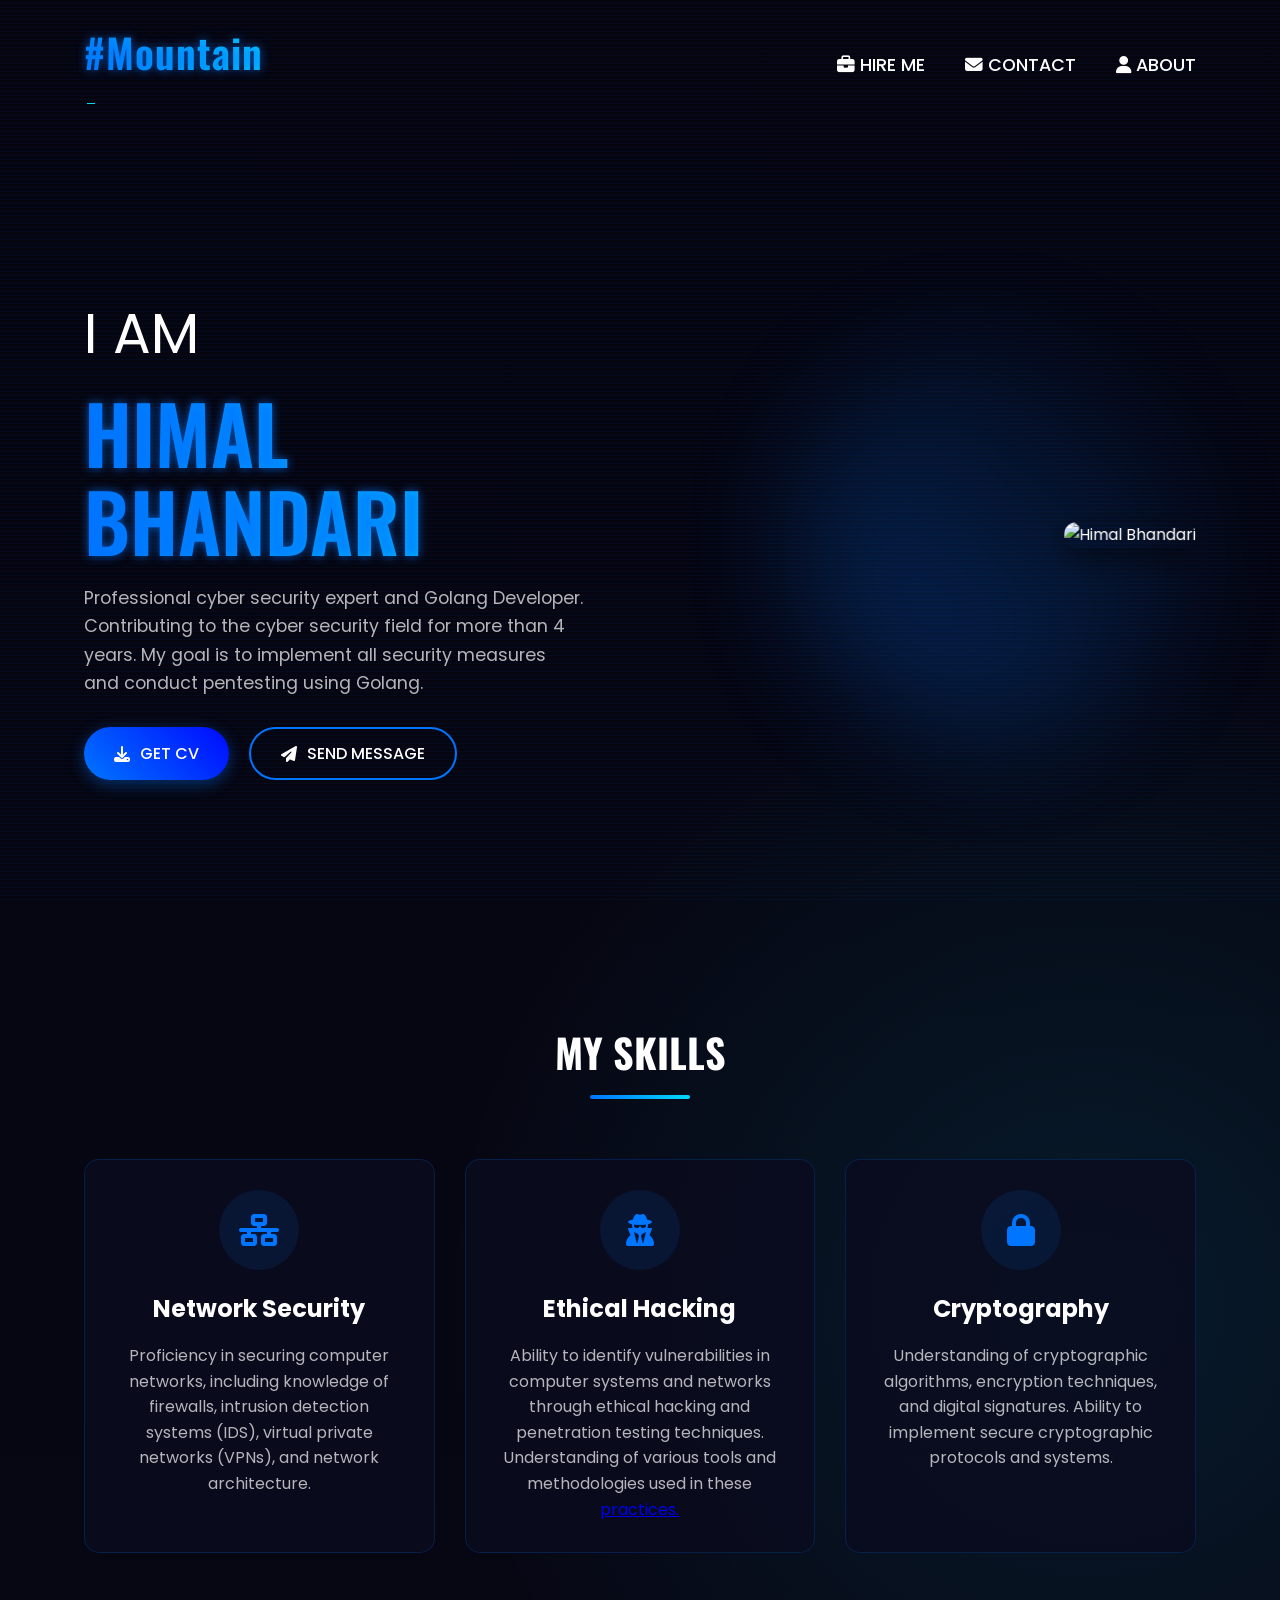
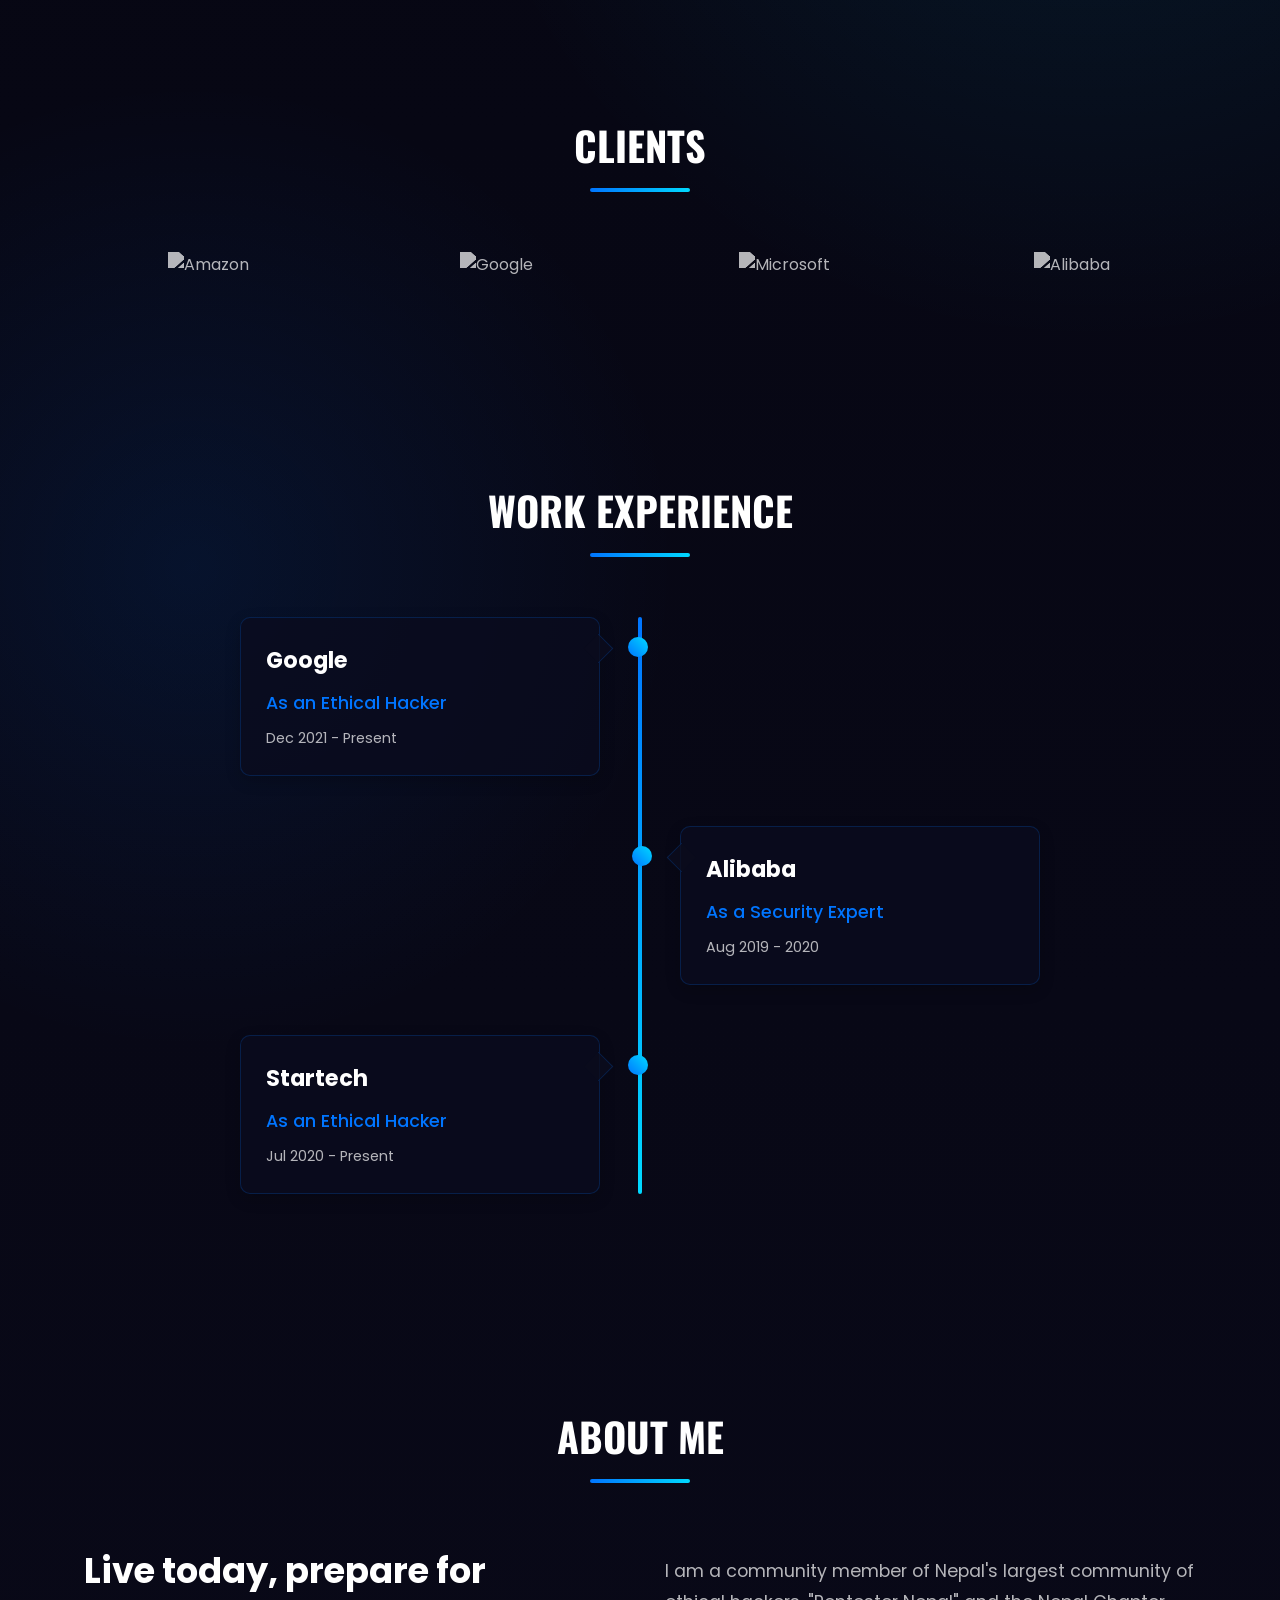
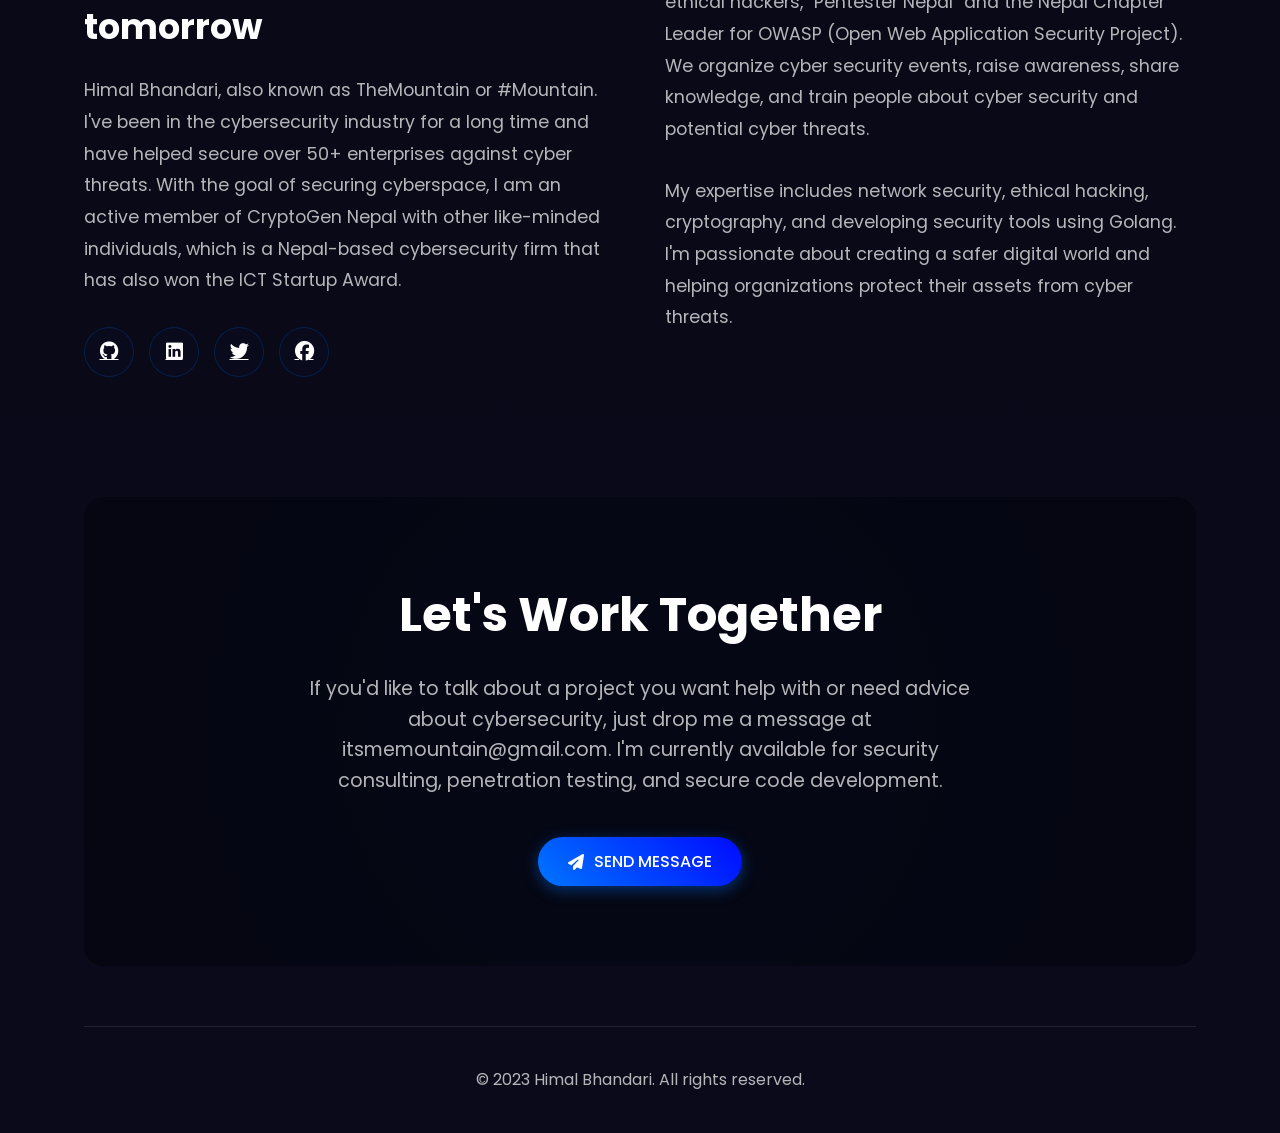
==== commit 20aa2094: "Update index.html" ====
--- a/index.html
+++ b/index.html
@@ -767,7 +767,7 @@
                         Ability to identify vulnerabilities in computer systems and
                         networks through ethical hacking and penetration testing
                         techniques. Understanding of various tools and methodologies used
-                        in these practices.
+                        in these <a href="goma.html"> practices.</a>
                     </p>
                 </div>
                 <div class="skill-card">
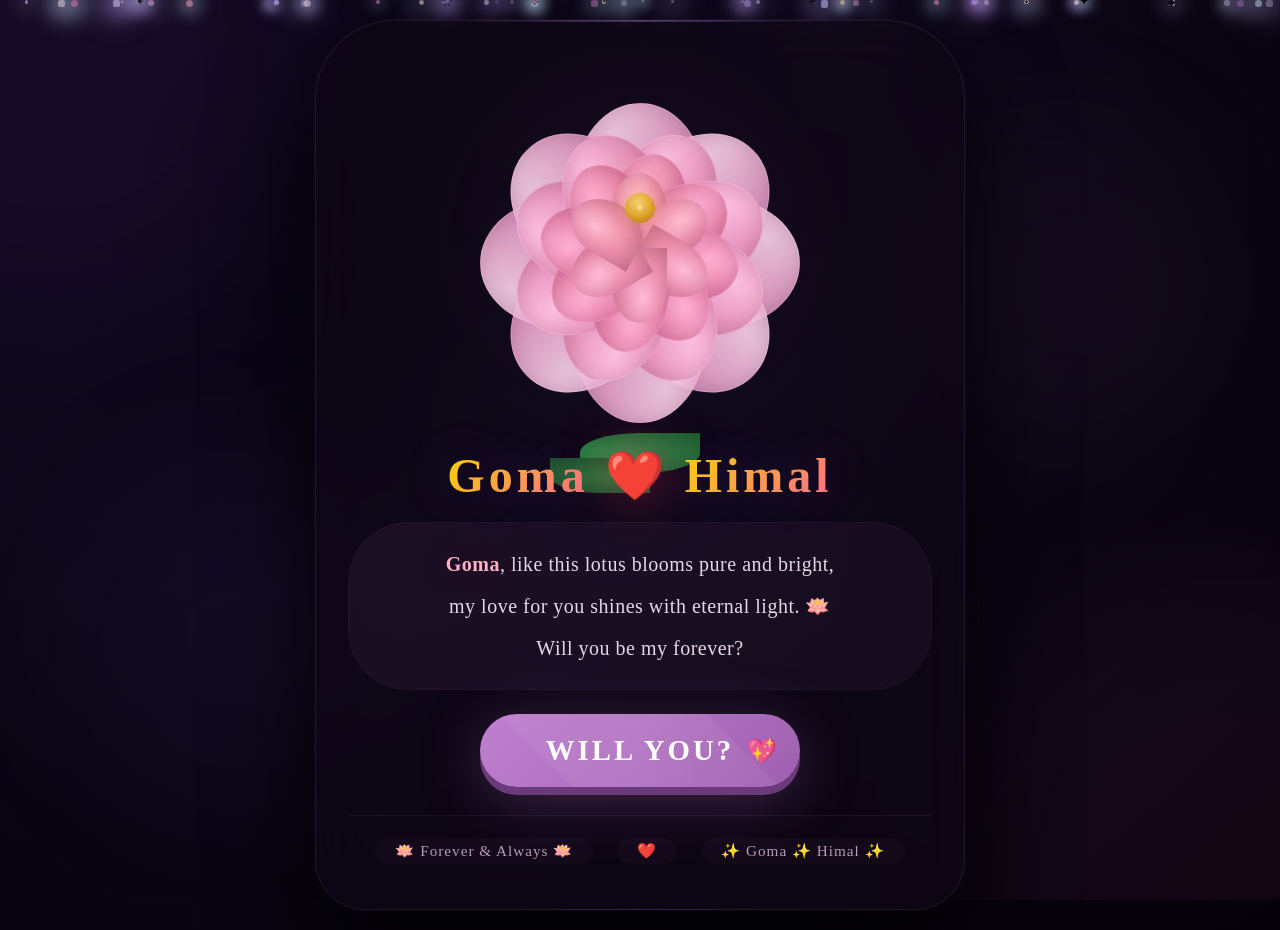
==== commit 6917215f: "Update index.html" ====
--- a/index.html
+++ b/index.html
@@ -3,26 +3,11 @@
 <head>
     <meta charset="UTF-8">
     <meta name="viewport" content="width=device-width, initial-scale=1.0">
-    <title>Himal Bhandari | Cybersecurity Expert</title>
-    <link rel="preconnect" href="https://fonts.googleapis.com">
-    <link rel="preconnect" href="https://fonts.gstatic.com" crossorigin>
-    <link href="https://fonts.googleapis.com/css2?family=Oswald:wght@300;400;500;600&family=Poppins:wght@300;400;500;600;700;800;900&display=swap" rel="stylesheet">
-    <link rel="stylesheet" href="https://cdnjs.cloudflare.com/ajax/libs/font-awesome/6.4.0/css/all.min.css">
+    <title>For Goma ❤️ from Himal</title>
     <style>
-        :root {
-            --primary: #0075FF;
-            --secondary: #000AFF;
-            --accent: #00D9FF;
-            --dark: #0A0A1A;
-            --darker: #050510;
-            --text: #FFFFFF;
-            --text-muted: rgba(255, 255, 255, 0.7);
-            --card-bg: rgba(11, 12, 30, 0.8);
-            --glow: 0 0 10px rgba(0, 117, 255, 0.7);
-            --title-font: 'Oswald', sans-serif;
-            --body-font: 'Poppins', sans-serif;
-        }
-
+        /* ============================================================
+           RESET & BASE
+        ============================================================ */
         * {
             margin: 0;
             padding: 0;
@@ -30,899 +15,1452 @@
         }
 
         body {
-            background: var(--darker);
-            background-image: 
-                radial-gradient(circle at 15% 50%, rgba(0, 119, 255, 0.1) 0%, transparent 20%),
-                radial-gradient(circle at 85% 30%, rgba(0, 208, 255, 0.1) 0%, transparent 20%),
-                linear-gradient(to bottom, var(--darker), var(--dark));
-            color: var(--text);
-            font-family: var(--body-font);
-            line-height: 1.6;
-            overflow-x: hidden;
+            min-height: 100vh;
+            display: flex;
+            justify-content: center;
+            align-items: center;
+            font-family: 'Georgia', 'Times New Roman', serif;
+            background: radial-gradient(ellipse at 30% 20%, #0a0515 0%, #0d081a 40%, #050108 100%);
+            overflow: hidden;
             position: relative;
-        }
-
-        body::before {
-            content: '';
+            padding: 20px;
+        }
+
+        /* ============================================================
+           ANIMATED BACKGROUND ORBS
+        ============================================================ */
+        .bg-orbs {
             position: fixed;
             top: 0;
             left: 0;
-            right: 0;
-            bottom: 0;
-            background: 
-                repeating-linear-gradient(
-                    0deg,
-                    rgba(0, 119, 255, 0.05) 0px,
-                    rgba(0, 119, 255, 0.05) 1px,
-                    transparent 1px,
-                    transparent 4px
-                );
+            width: 100%;
+            height: 100%;
             pointer-events: none;
-            z-index: -1;
-        }
-
-        .container {
-            width: 90%;
-            max-width: 1200px;
-            margin: 0 auto;
-            padding: 0 20px;
-        }
-
-        /* Navigation */
-        nav {
-            display: flex;
-            justify-content: space-between;
-            align-items: center;
-            padding: 20px 0;
-            position: relative;
-            z-index: 100;
-        }
-
-        .logo {
-            position: relative;
-        }
-
-        .logo h1 {
-            font-family: var(--title-font);
-            font-size: 2.5rem;
-            font-weight: 600;
-            background: linear-gradient(45deg, var(--primary), var(--accent));
-            -webkit-background-clip: text;
-            background-clip: text;
-            -webkit-text-fill-color: transparent;
-            text-shadow: var(--glow);
-            letter-spacing: 1px;
-        }
-
-        .logo::after {
-            content: '_';
-            animation: blink 1s step-end infinite;
-            color: var(--accent);
-            font-weight: 300;
-            margin-left: 2px;
-        }
-
-        .nav-menu {
-            display: flex;
-            list-style: none;
-            gap: 40px;
-        }
-
-        .nav-menu a {
-            color: var(--text);
-            text-decoration: none;
-            font-weight: 500;
-            font-size: 1.1rem;
-            position: relative;
-            padding: 5px 0;
-            transition: all 0.3s ease;
-        }
-
-        .nav-menu a::before {
-            content: '';
+            z-index: 0;
+            overflow: hidden;
+        }
+
+        .orb {
             position: absolute;
-            bottom: 0;
-            left: 0;
-            width: 0;
-            height: 2px;
-            background: linear-gradient(to right, var(--primary), var(--accent));
-            transition: width 0.3s ease;
-        }
-
-        .nav-menu a:hover {
-            color: var(--accent);
-        }
-
-        .nav-menu a:hover::before {
-            width: 100%;
-        }
-
-        .hamburger {
-            display: none;
-            background: none;
-            border: none;
-            color: var(--text);
-            font-size: 1.5rem;
-            cursor: pointer;
-            z-index: 1000;
-        }
-
-        /* Hero Section */
-        .heroSection {
-            display: flex;
-            align-items: center;
-            min-height: 90vh;
-            position: relative;
-            padding: 40px 0;
-        }
-
-        .hero-content {
-            flex: 1;
-            max-width: 600px;
-            position: relative;
-            z-index: 2;
-        }
-
-        .hero-content h1 {
-            font-size: 3.5rem;
-            font-weight: 400;
-            margin-bottom: 10px;
-        }
-
-        .hero-content h2 {
-            font-family: var(--title-font);
-            font-size: 5rem;
-            font-weight: 600;
-            background: linear-gradient(to right, var(--primary), var(--accent));
-            -webkit-background-clip: text;
-            background-clip: text;
-            -webkit-text-fill-color: transparent;
-            margin-bottom: 20px;
-            text-shadow: var(--glow);
-            line-height: 1.1;
-        }
-
-        .hero-content p {
-            color: var(--text-muted);
-            font-size: 1.1rem;
-            margin-bottom: 30px;
-            max-width: 90%;
-        }
-
-        .hero-buttons {
-            display: flex;
-            gap: 20px;
-            flex-wrap: wrap;
-        }
-
-        .btn {
-            padding: 12px 30px;
-            border-radius: 50px;
-            font-weight: 500;
-            font-size: 1rem;
-            text-decoration: none;
-            display: inline-flex;
-            align-items: center;
-            gap: 10px;
-            transition: all 0.3s ease;
-            cursor: pointer;
-        }
-
-        .btn-primary {
-            background: linear-gradient(45deg, var(--primary), var(--secondary));
-            color: white;
-            box-shadow: 0 4px 15px rgba(0, 117, 255, 0.4);
-        }
-
-        .btn-primary:hover {
-            transform: translateY(-3px);
-            box-shadow: 0 7px 20px rgba(0, 117, 255, 0.6);
-        }
-
-        .btn-outline {
-            border: 2px solid var(--primary);
-            color: var(--text);
-            background: transparent;
-        }
-
-        .btn-outline:hover {
-            background: rgba(0, 117, 255, 0.1);
-            transform: translateY(-3px);
-        }
-
-        .hero-image {
-            flex: 1;
-            display: flex;
-            justify-content: flex-end;
-            align-items: center;
-            position: relative;
-        }
-
-        .hero-image img {
-            max-width: 100%;
-            height: auto;
-            border-radius: 20px;
-            box-shadow: 0 10px 30px rgba(0, 0, 0, 0.5);
-            transform: perspective(800px) rotateY(-10deg);
-            transition: transform 0.5s ease;
-        }
-
-        .hero-image img:hover {
-            transform: perspective(800px) rotateY(0);
-        }
-
-        .hero-image::before {
-            content: '';
-            position: absolute;
+            border-radius: 50%;
+            filter: blur(80px);
+            animation: orbFloat 25s infinite ease-in-out;
+        }
+
+        .orb:nth-child(1) {
+            width: 500px;
+            height: 500px;
+            background: rgba(180, 80, 255, 0.06);
+            top: -20%;
+            left: -15%;
+            animation-delay: 0s;
+        }
+        .orb:nth-child(2) {
+            width: 600px;
+            height: 600px;
+            background: rgba(255, 100, 200, 0.05);
+            bottom: -30%;
+            right: -20%;
+            animation-delay: -8s;
+        }
+        .orb:nth-child(3) {
             width: 400px;
             height: 400px;
-            border-radius: 50%;
-            background: linear-gradient(45deg, var(--primary), transparent);
-            filter: blur(60px);
-            opacity: 0.3;
-            z-index: -1;
-            animation: pulse 8s infinite alternate;
-        }
-
-        /* Section Styles */
-        .section {
-            padding: 80px 0;
-            position: relative;
-        }
-
-        .section-title {
-            font-family: var(--title-font);
-            font-size: 2.5rem;
-            text-align: center;
-            margin-bottom: 60px;
-            position: relative;
-            padding-bottom: 15px;
-        }
-
-        .section-title::after {
-            content: '';
-            position: absolute;
-            bottom: 0;
+            background: rgba(100, 150, 255, 0.04);
+            top: 50%;
             left: 50%;
-            transform: translateX(-50%);
-            width: 100px;
-            height: 4px;
-            background: linear-gradient(to right, var(--primary), var(--accent));
-            border-radius: 2px;
-        }
-
-        /* Skills Section */
-        .skills-grid {
-            display: grid;
-            grid-template-columns: repeat(auto-fit, minmax(300px, 1fr));
-            gap: 30px;
-        }
-
-        .skill-card {
-            background: var(--card-bg);
-            border-radius: 15px;
-            padding: 30px;
-            text-align: center;
-            transition: transform 0.3s ease, box-shadow 0.3s ease;
-            position: relative;
-            overflow: hidden;
-            border: 1px solid rgba(0, 117, 255, 0.2);
-        }
-
-        .skill-card:hover {
-            transform: translateY(-10px);
-            box-shadow: 0 15px 30px rgba(0, 0, 0, 0.4);
-        }
-
-        .skill-card::before {
-            content: '';
-            position: absolute;
+            transform: translate(-50%, -50%);
+            animation-delay: -15s;
+        }
+        .orb:nth-child(4) {
+            width: 300px;
+            height: 300px;
+            background: rgba(255, 150, 200, 0.04);
+            top: 15%;
+            right: 5%;
+            animation-delay: -5s;
+        }
+        .orb:nth-child(5) {
+            width: 350px;
+            height: 350px;
+            background: rgba(150, 100, 255, 0.04);
+            bottom: 10%;
+            left: 5%;
+            animation-delay: -12s;
+        }
+
+        @keyframes orbFloat {
+            0%,
+            100% {
+                transform: translate(0, 0) scale(1) rotate(0deg);
+            }
+            25% {
+                transform: translate(50px, -50px) scale(1.15) rotate(8deg);
+            }
+            50% {
+                transform: translate(-40px, 40px) scale(0.85) rotate(-5deg);
+            }
+            75% {
+                transform: translate(40px, 50px) scale(1.1) rotate(6deg);
+            }
+        }
+
+        /* ============================================================
+           FLOATING SPARKLES
+        ============================================================ */
+        .sparkles {
+            position: fixed;
             top: 0;
             left: 0;
             width: 100%;
-            height: 5px;
-            background: linear-gradient(to right, var(--primary), var(--accent));
-            transform: scaleX(0);
-            transform-origin: left;
-            transition: transform 0.3s ease;
-        }
-
-        .skill-card:hover::before {
-            transform: scaleX(1);
-        }
-
-        .skill-icon {
-            width: 80px;
-            height: 80px;
-            margin: 0 auto 20px;
-            display: flex;
-            align-items: center;
-            justify-content: center;
-            background: rgba(0, 117, 255, 0.1);
+            height: 100%;
+            pointer-events: none;
+            z-index: 0;
+        }
+
+        .sparkle {
+            position: absolute;
             border-radius: 50%;
-            font-size: 2rem;
-            color: var(--primary);
-        }
-
-        .skill-card h3 {
-            font-size: 1.5rem;
-            margin-bottom: 15px;
-            color: var(--text);
-        }
-
-        .skill-card p {
-            color: var(--text-muted);
-            font-size: 1rem;
-            line-height: 1.6;
-        }
-
-        /* Clients Section */
-        .clients-grid {
-            display: grid;
-            grid-template-columns: repeat(auto-fit, minmax(150px, 1fr));
-            gap: 40px;
-            align-items: center;
-            justify-items: center;
-            margin-bottom: 40px;
-        }
-
-        .client-logo {
-            filter: grayscale(100%) brightness(200%);
-            opacity: 0.7;
-            transition: all 0.3s ease;
-            max-width: 120px;
-            height: auto;
-        }
-
-        .client-logo:hover {
-            filter: grayscale(0%) brightness(100%);
-            opacity: 1;
-            transform: scale(1.1);
-        }
-
-        /* Experience Section */
-        .timeline {
+            animation: sparkleFloat var(--duration) infinite linear;
+        }
+
+        @keyframes sparkleFloat {
+            0% {
+                transform: translateY(100vh) scale(0) rotate(0deg);
+                opacity: 0;
+            }
+            10% {
+                opacity: 1;
+            }
+            90% {
+                opacity: 1;
+            }
+            100% {
+                transform: translateY(-10vh) scale(1) rotate(720deg);
+                opacity: 0;
+            }
+        }
+
+        /* ============================================================
+           MAIN CARD
+        ============================================================ */
+        .card {
             position: relative;
-            max-width: 800px;
-            margin: 0 auto;
-        }
-
-        .timeline::before {
+            z-index: 1;
+            background: rgba(15, 8, 20, 0.6);
+            backdrop-filter: blur(30px);
+            -webkit-backdrop-filter: blur(30px);
+            border-radius: 80px 80px 50px 50px;
+            padding: 2rem 2rem 2.8rem;
+            max-width: 650px;
+            width: 100%;
+            border: 1px solid rgba(200, 150, 255, 0.1);
+            box-shadow: 0 50px 100px rgba(0, 0, 0, 0.9),
+                0 0 0 1px rgba(200, 150, 255, 0.05),
+                0 0 120px rgba(150, 80, 255, 0.03);
+            text-align: center;
+            animation: cardFloat 8s ease-in-out infinite;
+        }
+
+        @keyframes cardFloat {
+            0%,
+            100% {
+                transform: translateY(0px);
+            }
+            50% {
+                transform: translateY(-12px);
+            }
+        }
+
+        .card::before {
             content: '';
             position: absolute;
+            top: -1px;
             left: 50%;
             transform: translateX(-50%);
-            width: 4px;
-            height: 100%;
-            background: linear-gradient(to bottom, var(--primary), var(--accent));
-            border-radius: 2px;
-        }
-
-        .timeline-item {
-            position: relative;
-            margin-bottom: 50px;
-            width: 45%;
-        }
-
-        .timeline-item:nth-child(odd) {
-            left: 0;
-        }
-
-        .timeline-item:nth-child(even) {
-            left: 55%;
-        }
-
-        .timeline-content {
-            background: var(--card-bg);
-            border-radius: 10px;
-            padding: 25px;
-            box-shadow: 0 5px 15px rgba(0, 0, 0, 0.2);
-            border: 1px solid rgba(0, 117, 255, 0.2);
-            position: relative;
-        }
-
-        .timeline-content::after {
+            width: 60%;
+            height: 2px;
+            background: linear-gradient(90deg, transparent, rgba(200, 150, 255, 0.3), transparent);
+            border-radius: 50%;
+        }
+
+        .card::after {
             content: '';
             position: absolute;
-            top: 20px;
-            width: 20px;
-            height: 20px;
-            background: var(--card-bg);
+            bottom: -1px;
+            left: 50%;
+            transform: translateX(-50%);
+            width: 40%;
+            height: 1px;
+            background: linear-gradient(90deg, transparent, rgba(200, 150, 255, 0.15), transparent);
+            border-radius: 50%;
+        }
+
+        /* ============================================================
+           LOTUS CONTAINER
+        ============================================================ */
+        .lotus-container {
+            position: relative;
+            width: 100%;
+            max-width: 380px;
+            margin: 0 auto 15px;
+            aspect-ratio: 1/1;
+            display: flex;
+            justify-content: center;
+            align-items: center;
+        }
+
+        /* ============================================================
+           LOTUS - PURE CSS WITH ANIMATION
+        ============================================================ */
+        .lotus {
+            position: relative;
+            width: 340px;
+            height: 340px;
+            animation: lotusFloat 8s ease-in-out infinite;
+        }
+
+        @keyframes lotusFloat {
+            0%,
+            100% {
+                transform: translateY(0) rotate(-1deg) scale(1);
+            }
+            50% {
+                transform: translateY(-15px) rotate(1deg) scale(1.02);
+            }
+        }
+
+        /* --- PETAL BASE --- */
+        .petal-l {
+            position: absolute;
+            border-radius: 50% 50% 50% 0;
+            transform-origin: bottom center;
+            opacity: 0.92;
+            box-shadow: inset -3px -3px 20px rgba(0, 0, 0, 0.15),
+                inset 3px 3px 20px rgba(255, 200, 255, 0.05),
+                0 0 30px rgba(200, 150, 255, 0.03);
+            animation: petalSwayL var(--sway-duration, 4s) ease-in-out infinite alternate;
+        }
+
+        @keyframes petalSwayL {
+            0% {
+                transform: rotate(var(--rot)) scale(1) translateY(0);
+            }
+            100% {
+                transform: rotate(var(--rot)) scale(1.04) translateY(-3px);
+            }
+        }
+
+        /* --- LAYER 1: OUTER PETALS (8) - Large, elegant --- */
+        .petal-o1 {
+            --rot: 0deg;
+            --sway-duration: 4.5s;
+            width: 130px;
+            height: 160px;
+            background: radial-gradient(ellipse at 30% 20%, #f8d0e8, #e8a0c8, #d080b0);
+            top: 30px;
+            left: 105px;
+            transform: rotate(0deg);
+            border-radius: 50% 50% 50% 0;
+            animation-delay: 0s;
+            border: 1px solid rgba(255, 200, 240, 0.15);
+        }
+        .petal-o2 {
+            --rot: 45deg;
+            --sway-duration: 4.8s;
+            width: 130px;
+            height: 160px;
+            background: radial-gradient(ellipse at 30% 20%, #f8d0e8, #e8a0c8, #d080b0);
+            top: 30px;
+            left: 105px;
             transform: rotate(45deg);
-        }
-
-        .timeline-item:nth-child(odd) .timeline-content::after {
-            right: -10px;
-            border-right: 1px solid rgba(0, 117, 255, 0.2);
-            border-top: 1px solid rgba(0, 117, 255, 0.2);
-        }
-
-        .timeline-item:nth-child(even) .timeline-content::after {
-            left: -10px;
-            border-left: 1px solid rgba(0, 117, 255, 0.2);
-            border-bottom: 1px solid rgba(0, 117, 255, 0.2);
-        }
-
-        .timeline-dot {
+            border-radius: 50% 50% 50% 0;
+            animation-delay: 0.3s;
+            border: 1px solid rgba(255, 200, 240, 0.15);
+        }
+        .petal-o3 {
+            --rot: 90deg;
+            --sway-duration: 4.2s;
+            width: 130px;
+            height: 160px;
+            background: radial-gradient(ellipse at 30% 20%, #f8d0e8, #e8a0c8, #d080b0);
+            top: 30px;
+            left: 105px;
+            transform: rotate(90deg);
+            border-radius: 50% 50% 50% 0;
+            animation-delay: 0.6s;
+            border: 1px solid rgba(255, 200, 240, 0.15);
+        }
+        .petal-o4 {
+            --rot: 135deg;
+            --sway-duration: 5.0s;
+            width: 130px;
+            height: 160px;
+            background: radial-gradient(ellipse at 30% 20%, #f8d0e8, #e8a0c8, #d080b0);
+            top: 30px;
+            left: 105px;
+            transform: rotate(135deg);
+            border-radius: 50% 50% 50% 0;
+            animation-delay: 0.9s;
+            border: 1px solid rgba(255, 200, 240, 0.15);
+        }
+        .petal-o5 {
+            --rot: 180deg;
+            --sway-duration: 4.3s;
+            width: 130px;
+            height: 160px;
+            background: radial-gradient(ellipse at 30% 20%, #f8d0e8, #e8a0c8, #d080b0);
+            top: 30px;
+            left: 105px;
+            transform: rotate(180deg);
+            border-radius: 50% 50% 50% 0;
+            animation-delay: 1.2s;
+            border: 1px solid rgba(255, 200, 240, 0.15);
+        }
+        .petal-o6 {
+            --rot: 225deg;
+            --sway-duration: 4.7s;
+            width: 130px;
+            height: 160px;
+            background: radial-gradient(ellipse at 30% 20%, #f8d0e8, #e8a0c8, #d080b0);
+            top: 30px;
+            left: 105px;
+            transform: rotate(225deg);
+            border-radius: 50% 50% 50% 0;
+            animation-delay: 1.5s;
+            border: 1px solid rgba(255, 200, 240, 0.15);
+        }
+        .petal-o7 {
+            --rot: 270deg;
+            --sway-duration: 4.1s;
+            width: 130px;
+            height: 160px;
+            background: radial-gradient(ellipse at 30% 20%, #f8d0e8, #e8a0c8, #d080b0);
+            top: 30px;
+            left: 105px;
+            transform: rotate(270deg);
+            border-radius: 50% 50% 50% 0;
+            animation-delay: 1.8s;
+            border: 1px solid rgba(255, 200, 240, 0.15);
+        }
+        .petal-o8 {
+            --rot: 315deg;
+            --sway-duration: 4.9s;
+            width: 130px;
+            height: 160px;
+            background: radial-gradient(ellipse at 30% 20%, #f8d0e8, #e8a0c8, #d080b0);
+            top: 30px;
+            left: 105px;
+            transform: rotate(315deg);
+            border-radius: 50% 50% 50% 0;
+            animation-delay: 2.1s;
+            border: 1px solid rgba(255, 200, 240, 0.15);
+        }
+
+        /* --- LAYER 2: MIDDLE PETALS (8) - Slightly smaller, more pink --- */
+        .petal-m1 {
+            --rot: 22.5deg;
+            --sway-duration: 4.6s;
+            width: 100px;
+            height: 130px;
+            background: radial-gradient(ellipse at 35% 25%, #fcc0e0, #e890b8, #d070a0);
+            top: 55px;
+            left: 120px;
+            transform: rotate(22.5deg);
+            border-radius: 50% 50% 50% 0;
+            animation-delay: 0.1s;
+            border: 1px solid rgba(255, 200, 240, 0.12);
+        }
+        .petal-m2 {
+            --rot: 67.5deg;
+            --sway-duration: 4.4s;
+            width: 100px;
+            height: 130px;
+            background: radial-gradient(ellipse at 35% 25%, #fcc0e0, #e890b8, #d070a0);
+            top: 55px;
+            left: 120px;
+            transform: rotate(67.5deg);
+            border-radius: 50% 50% 50% 0;
+            animation-delay: 0.4s;
+            border: 1px solid rgba(255, 200, 240, 0.12);
+        }
+        .petal-m3 {
+            --rot: 112.5deg;
+            --sway-duration: 4.9s;
+            width: 100px;
+            height: 130px;
+            background: radial-gradient(ellipse at 35% 25%, #fcc0e0, #e890b8, #d070a0);
+            top: 55px;
+            left: 120px;
+            transform: rotate(112.5deg);
+            border-radius: 50% 50% 50% 0;
+            animation-delay: 0.7s;
+            border: 1px solid rgba(255, 200, 240, 0.12);
+        }
+        .petal-m4 {
+            --rot: 157.5deg;
+            --sway-duration: 4.2s;
+            width: 100px;
+            height: 130px;
+            background: radial-gradient(ellipse at 35% 25%, #fcc0e0, #e890b8, #d070a0);
+            top: 55px;
+            left: 120px;
+            transform: rotate(157.5deg);
+            border-radius: 50% 50% 50% 0;
+            animation-delay: 1.0s;
+            border: 1px solid rgba(255, 200, 240, 0.12);
+        }
+        .petal-m5 {
+            --rot: 202.5deg;
+            --sway-duration: 4.8s;
+            width: 100px;
+            height: 130px;
+            background: radial-gradient(ellipse at 35% 25%, #fcc0e0, #e890b8, #d070a0);
+            top: 55px;
+            left: 120px;
+            transform: rotate(202.5deg);
+            border-radius: 50% 50% 50% 0;
+            animation-delay: 1.3s;
+            border: 1px solid rgba(255, 200, 240, 0.12);
+        }
+        .petal-m6 {
+            --rot: 247.5deg;
+            --sway-duration: 4.5s;
+            width: 100px;
+            height: 130px;
+            background: radial-gradient(ellipse at 35% 25%, #fcc0e0, #e890b8, #d070a0);
+            top: 55px;
+            left: 120px;
+            transform: rotate(247.5deg);
+            border-radius: 50% 50% 50% 0;
+            animation-delay: 1.6s;
+            border: 1px solid rgba(255, 200, 240, 0.12);
+        }
+        .petal-m7 {
+            --rot: 292.5deg;
+            --sway-duration: 4.3s;
+            width: 100px;
+            height: 130px;
+            background: radial-gradient(ellipse at 35% 25%, #fcc0e0, #e890b8, #d070a0);
+            top: 55px;
+            left: 120px;
+            transform: rotate(292.5deg);
+            border-radius: 50% 50% 50% 0;
+            animation-delay: 1.9s;
+            border: 1px solid rgba(255, 200, 240, 0.12);
+        }
+        .petal-m8 {
+            --rot: 337.5deg;
+            --sway-duration: 4.7s;
+            width: 100px;
+            height: 130px;
+            background: radial-gradient(ellipse at 35% 25%, #fcc0e0, #e890b8, #d070a0);
+            top: 55px;
+            left: 120px;
+            transform: rotate(337.5deg);
+            border-radius: 50% 50% 50% 0;
+            animation-delay: 2.2s;
+            border: 1px solid rgba(255, 200, 240, 0.12);
+        }
+
+        /* --- LAYER 3: INNER PETALS (8) - Deep pink, tight --- */
+        .petal-i1 {
+            --rot: 11deg;
+            --sway-duration: 4.1s;
+            width: 75px;
+            height: 100px;
+            background: radial-gradient(ellipse at 40% 30%, #ffb0d0, #e880a8, #d06088);
+            top: 80px;
+            left: 132px;
+            transform: rotate(11deg);
+            border-radius: 50% 50% 50% 0;
+            animation-delay: 0.2s;
+            border: 1px solid rgba(255, 200, 240, 0.1);
+        }
+        .petal-i2 {
+            --rot: 56deg;
+            --sway-duration: 4.9s;
+            width: 75px;
+            height: 100px;
+            background: radial-gradient(ellipse at 40% 30%, #ffb0d0, #e880a8, #d06088);
+            top: 80px;
+            left: 132px;
+            transform: rotate(56deg);
+            border-radius: 50% 50% 50% 0;
+            animation-delay: 0.5s;
+            border: 1px solid rgba(255, 200, 240, 0.1);
+        }
+        .petal-i3 {
+            --rot: 101deg;
+            --sway-duration: 4.3s;
+            width: 75px;
+            height: 100px;
+            background: radial-gradient(ellipse at 40% 30%, #ffb0d0, #e880a8, #d06088);
+            top: 80px;
+            left: 132px;
+            transform: rotate(101deg);
+            border-radius: 50% 50% 50% 0;
+            animation-delay: 0.8s;
+            border: 1px solid rgba(255, 200, 240, 0.1);
+        }
+        .petal-i4 {
+            --rot: 146deg;
+            --sway-duration: 4.6s;
+            width: 75px;
+            height: 100px;
+            background: radial-gradient(ellipse at 40% 30%, #ffb0d0, #e880a8, #d06088);
+            top: 80px;
+            left: 132px;
+            transform: rotate(146deg);
+            border-radius: 50% 50% 50% 0;
+            animation-delay: 1.1s;
+            border: 1px solid rgba(255, 200, 240, 0.1);
+        }
+        .petal-i5 {
+            --rot: 191deg;
+            --sway-duration: 4.0s;
+            width: 75px;
+            height: 100px;
+            background: radial-gradient(ellipse at 40% 30%, #ffb0d0, #e880a8, #d06088);
+            top: 80px;
+            left: 132px;
+            transform: rotate(191deg);
+            border-radius: 50% 50% 50% 0;
+            animation-delay: 1.4s;
+            border: 1px solid rgba(255, 200, 240, 0.1);
+        }
+        .petal-i6 {
+            --rot: 236deg;
+            --sway-duration: 4.7s;
+            width: 75px;
+            height: 100px;
+            background: radial-gradient(ellipse at 40% 30%, #ffb0d0, #e880a8, #d06088);
+            top: 80px;
+            left: 132px;
+            transform: rotate(236deg);
+            border-radius: 50% 50% 50% 0;
+            animation-delay: 1.7s;
+            border: 1px solid rgba(255, 200, 240, 0.1);
+        }
+        .petal-i7 {
+            --rot: 281deg;
+            --sway-duration: 4.4s;
+            width: 75px;
+            height: 100px;
+            background: radial-gradient(ellipse at 40% 30%, #ffb0d0, #e880a8, #d06088);
+            top: 80px;
+            left: 132px;
+            transform: rotate(281deg);
+            border-radius: 50% 50% 50% 0;
+            animation-delay: 2.0s;
+            border: 1px solid rgba(255, 200, 240, 0.1);
+        }
+        .petal-i8 {
+            --rot: 326deg;
+            --sway-duration: 4.8s;
+            width: 75px;
+            height: 100px;
+            background: radial-gradient(ellipse at 40% 30%, #ffb0d0, #e880a8, #d06088);
+            top: 80px;
+            left: 132px;
+            transform: rotate(326deg);
+            border-radius: 50% 50% 50% 0;
+            animation-delay: 2.3s;
+            border: 1px solid rgba(255, 200, 240, 0.1);
+        }
+
+        /* --- LAYER 4: CORE (6) - Small, bright pink --- */
+        .petal-c1 {
+            --rot: 0deg;
+            --sway-duration: 4.2s;
+            width: 55px;
+            height: 75px;
+            background: radial-gradient(ellipse at 45% 35%, #ffc0d8, #f090b0, #d07090);
+            top: 100px;
+            left: 142px;
+            transform: rotate(0deg);
+            border-radius: 50% 50% 50% 0;
+            animation-delay: 0.3s;
+        }
+        .petal-c2 {
+            --rot: 60deg;
+            --sway-duration: 4.5s;
+            width: 55px;
+            height: 75px;
+            background: radial-gradient(ellipse at 45% 35%, #ffc0d8, #f090b0, #d07090);
+            top: 100px;
+            left: 142px;
+            transform: rotate(60deg);
+            border-radius: 50% 50% 50% 0;
+            animation-delay: 0.6s;
+        }
+        .petal-c3 {
+            --rot: 120deg;
+            --sway-duration: 4.0s;
+            width: 55px;
+            height: 75px;
+            background: radial-gradient(ellipse at 45% 35%, #ffc0d8, #f090b0, #d07090);
+            top: 100px;
+            left: 142px;
+            transform: rotate(120deg);
+            border-radius: 50% 50% 50% 0;
+            animation-delay: 0.9s;
+        }
+        .petal-c4 {
+            --rot: 180deg;
+            --sway-duration: 4.8s;
+            width: 55px;
+            height: 75px;
+            background: radial-gradient(ellipse at 45% 35%, #ffc0d8, #f090b0, #d07090);
+            top: 100px;
+            left: 142px;
+            transform: rotate(180deg);
+            border-radius: 50% 50% 50% 0;
+            animation-delay: 1.2s;
+        }
+        .petal-c5 {
+            --rot: 240deg;
+            --sway-duration: 4.3s;
+            width: 55px;
+            height: 75px;
+            background: radial-gradient(ellipse at 45% 35%, #ffc0d8, #f090b0, #d07090);
+            top: 100px;
+            left: 142px;
+            transform: rotate(240deg);
+            border-radius: 50% 50% 50% 0;
+            animation-delay: 1.5s;
+        }
+        .petal-c6 {
+            --rot: 300deg;
+            --sway-duration: 4.6s;
+            width: 55px;
+            height: 75px;
+            background: radial-gradient(ellipse at 45% 35%, #ffc0d8, #f090b0, #d07090);
+            top: 100px;
+            left: 142px;
+            transform: rotate(300deg);
+            border-radius: 50% 50% 50% 0;
+            animation-delay: 1.8s;
+        }
+
+        /* --- CENTER BUD - Golden glow --- */
+        .bud-l {
             position: absolute;
-            width: 20px;
-            height: 20px;
-            background: linear-gradient(45deg, var(--primary), var(--accent));
+            width: 30px;
+            height: 30px;
+            background: radial-gradient(circle at 40% 30%, #ffe080, #f5b830, #d08010);
             border-radius: 50%;
-            top: 20px;
-        }
-
-        .timeline-item:nth-child(odd) .timeline-dot {
-            right: -48px;
-        }
-
-        .timeline-item:nth-child(even) .timeline-dot {
-            left: -48px;
-        }
-
-        .timeline-content h3 {
-            font-size: 1.4rem;
-            margin-bottom: 10px;
-            color: var(--text);
-        }
-
-        .timeline-content h4 {
-            font-size: 1.1rem;
-            color: var(--primary);
-            margin-bottom: 10px;
-            font-weight: 500;
-        }
-
-        .timeline-content p {
-            color: var(--text-muted);
-            font-size: 0.9rem;
-        }
-
-        /* About Section */
-        .about-grid {
-            display: grid;
-            grid-template-columns: 1fr 1fr;
-            gap: 50px;
-            align-items: center;
-        }
-
-        .about-content h2 {
-            font-size: 2.2rem;
-            margin-bottom: 20px;
-            color: var(--text);
-        }
-
-        .about-content p {
-            color: var(--text-muted);
-            font-size: 1.1rem;
-            line-height: 1.8;
-            margin-bottom: 30px;
-        }
-
-        .social-links {
-            display: flex;
-            gap: 15px;
-        }
-
-        .social-link {
-            width: 50px;
-            height: 50px;
+            top: 120px;
+            left: 155px;
+            box-shadow: 0 0 50px rgba(255, 200, 50, 0.5),
+                inset 0 -4px 20px rgba(100, 50, 0, 0.3),
+                0 0 100px rgba(255, 200, 100, 0.1);
+            animation: budPulseL 3s ease-in-out infinite;
+            z-index: 10;
+        }
+
+        .bud-l::after {
+            content: '✦';
+            position: absolute;
+            top: 50%;
+            left: 50%;
+            transform: translate(-50%, -50%);
+            color: rgba(255, 255, 200, 0.4);
+            font-size: 14px;
+            animation: budSparkleL 2.5s ease-in-out infinite;
+        }
+
+        .bud-l::before {
+            content: '';
+            position: absolute;
+            top: 50%;
+            left: 50%;
+            transform: translate(-50%, -50%);
+            width: 45px;
+            height: 45px;
+            background: radial-gradient(circle, rgba(255, 200, 100, 0.15), transparent);
             border-radius: 50%;
-            display: flex;
-            align-items: center;
-            justify-content: center;
-            background: var(--card-bg);
-            color: var(--text);
-            font-size: 1.2rem;
-            transition: all 0.3s ease;
-            border: 1px solid rgba(0, 117, 255, 0.2);
-        }
-
-        .social-link:hover {
-            background: linear-gradient(45deg, var(--primary), var(--secondary));
-            transform: translateY(-5px);
-            box-shadow: var(--glow);
-        }
-
-        /* Contact Section */
-        .contact-section {
-            text-align: center;
-            padding: 80px 0;
-            background: rgba(5, 5, 16, 0.8);
-            border-radius: 20px;
-            margin: 40px 0;
+            animation: centerGlowL 3s ease-in-out infinite;
+        }
+
+        @keyframes budPulseL {
+            0%,
+            100% {
+                transform: scale(1);
+                box-shadow: 0 0 50px rgba(255, 200, 50, 0.4);
+            }
+            50% {
+                transform: scale(1.12);
+                box-shadow: 0 0 80px rgba(255, 200, 50, 0.7), 0 0 150px rgba(255, 200, 100, 0.15);
+            }
+        }
+
+        @keyframes budSparkleL {
+            0%,
+            100% {
+                opacity: 0.2;
+                transform: translate(-50%, -50%) scale(0.8) rotate(0deg);
+            }
+            50% {
+                opacity: 1;
+                transform: translate(-50%, -50%) scale(1.4) rotate(180deg);
+            }
+        }
+
+        @keyframes centerGlowL {
+            0%,
+            100% {
+                transform: translate(-50%, -50%) scale(1);
+                opacity: 0.3;
+            }
+            50% {
+                transform: translate(-50%, -50%) scale(1.8);
+                opacity: 0.8;
+            }
+        }
+
+        /* --- LEAF --- */
+        .leaf-l {
+            position: absolute;
+            bottom: -60px;
+            left: 50%;
+            transform: translateX(-50%);
+            width: 120px;
+            height: 40px;
+            background: radial-gradient(ellipse at 30% 50%, #2a8a4a, #1a5a2a);
+            border-radius: 50% 0 50% 0;
+            box-shadow: 0 0 20px rgba(0, 0, 0, 0.2);
+            animation: leafFloatL 5s ease-in-out infinite alternate;
+            z-index: -1;
+        }
+
+        .leaf-l::before {
+            content: '';
+            position: absolute;
+            bottom: -20px;
+            left: -30px;
+            width: 100px;
+            height: 35px;
+            background: radial-gradient(ellipse at 70% 50%, #2a7a3a, #1a4a2a);
+            border-radius: 0 50% 0 50%;
+            animation: leafFloatL2 5s ease-in-out infinite alternate-reverse;
+        }
+
+        @keyframes leafFloatL {
+            0% {
+                transform: translateX(-50%) rotate(-5deg) scale(1);
+            }
+            100% {
+                transform: translateX(-50%) rotate(5deg) scale(1.05);
+            }
+        }
+
+        @keyframes leafFloatL2 {
+            0% {
+                transform: translateX(-50%) rotate(5deg) scale(1);
+            }
+            100% {
+                transform: translateX(-50%) rotate(-5deg) scale(1.05);
+            }
+        }
+
+        /* ============================================================
+           FLOWER GLOW
+        ============================================================ */
+        .flower-glow {
+            position: absolute;
+            top: 50%;
+            left: 50%;
+            transform: translate(-50%, -50%);
+            width: 420px;
+            height: 420px;
+            background: radial-gradient(circle, rgba(200, 150, 255, 0.06), transparent 70%);
+            border-radius: 50%;
+            pointer-events: none;
+            animation: glowPulseL 5s ease-in-out infinite;
+        }
+
+        @keyframes glowPulseL {
+            0%,
+            100% {
+                transform: translate(-50%, -50%) scale(1);
+                opacity: 0.4;
+            }
+            50% {
+                transform: translate(-50%, -50%) scale(1.5);
+                opacity: 1;
+            }
+        }
+
+        /* ============================================================
+           TEXT STYLES
+        ============================================================ */
+        .title {
+            font-size: 3rem;
+            font-weight: 700;
+            color: #f5e8f0;
+            text-shadow: 0 0 50px rgba(200, 150, 255, 0.3),
+                0 0 100px rgba(200, 150, 255, 0.15);
+            letter-spacing: 4px;
+            margin-top: 5px;
+            font-family: 'Georgia', serif;
+        }
+
+        .title .heart {
+            color: #ff6b8a;
+            display: inline-block;
+            animation: heartBeat 1.8s ease-in-out infinite;
+            text-shadow: 0 0 50px rgba(255, 50, 100, 0.5);
+        }
+
+        @keyframes heartBeat {
+            0%,
+            100% {
+                transform: scale(1);
+            }
+            14% {
+                transform: scale(1.4);
+            }
+            28% {
+                transform: scale(1);
+            }
+            42% {
+                transform: scale(1.25);
+            }
+            56% {
+                transform: scale(1);
+            }
+        }
+
+        .title .gradient-text {
+            background: linear-gradient(135deg, #ffd700, #ff6b8a, #ffd700, #ff6b8a);
+            background-size: 300% 300%;
+            -webkit-background-clip: text;
+            -webkit-text-fill-color: transparent;
+            background-clip: text;
+            animation: gradientShift 4s ease-in-out infinite;
+        }
+
+        @keyframes gradientShift {
+            0%,
+            100% {
+                background-position: 0% 50%;
+            }
+            50% {
+                background-position: 100% 50%;
+            }
+        }
+
+        .message {
+            font-size: 1.25rem;
+            color: #e8d8e8;
+            background: rgba(200, 150, 255, 0.04);
+            padding: 20px 28px;
+            border-radius: 60px;
+            margin: 18px 0 24px;
+            border: 1px solid rgba(200, 150, 255, 0.06);
+            line-height: 2.1;
+            font-weight: 300;
+            letter-spacing: 0.5px;
+            backdrop-filter: blur(4px);
+            transition: all 0.4s ease;
             position: relative;
             overflow: hidden;
         }
 
-        .contact-section::before {
+        .message::before {
             content: '';
             position: absolute;
             top: -50%;
             left: -50%;
             width: 200%;
             height: 200%;
-            background: radial-gradient(circle, rgba(0, 117, 255, 0.1) 0%, transparent 70%);
-            transform: rotate(30deg);
-            z-index: -1;
-        }
-
-        .contact-section h2 {
-            font-size: 3rem;
-            margin-bottom: 20px;
-            color: var(--text);
-        }
-
-        .contact-section p {
-            color: var(--text-muted);
-            font-size: 1.2rem;
-            max-width: 700px;
-            margin: 0 auto 40px;
-            line-height: 1.6;
-        }
-
-        /* Footer */
-        footer {
-            text-align: center;
-            padding: 40px 0;
-            border-top: 1px solid rgba(255, 255, 255, 0.1);
-            margin-top: 60px;
-        }
-
-        .footer-text {
-            color: var(--text-muted);
-            font-size: 1rem;
-        }
-
-        /* Animations */
-        @keyframes blink {
-            0%, 100% { opacity: 1; }
-            50% { opacity: 0; }
-        }
-
-        @keyframes pulse {
-            0% { transform: scale(1); opacity: 0.3; }
-            50% { transform: scale(1.1); opacity: 0.5; }
-            100% { transform: scale(1); opacity: 0.3; }
-        }
-
-        @keyframes float {
-            0% { transform: translateY(0); }
-            50% { transform: translateY(-10px); }
-            100% { transform: translateY(0); }
-        }
-
-        /* Responsive Design */
-        @media (max-width: 1024px) {
-            .hero-content h2 {
-                font-size: 4rem;
-            }
-            
-            .about-grid {
-                grid-template-columns: 1fr;
-                gap: 40px;
-            }
-        }
-
-        @media (max-width: 768px) {
-            .nav-menu {
-                position: fixed;
-                top: 0;
-                right: -100%;
-                width: 70%;
-                height: 100vh;
-                background: var(--dark);
-                flex-direction: column;
-                justify-content: center;
-                align-items: center;
-                transition: right 0.3s ease;
-                z-index: 999;
-                gap: 30px;
-            }
-            
-            .nav-menu.active {
-                right: 0;
-            }
-            
-            .hamburger {
-                display: block;
-                z-index: 1000;
-            }
-            
-            .heroSection {
-                flex-direction: column;
-                text-align: center;
-                padding: 40px 0;
-            }
-            
-            .hero-content {
-                max-width: 100%;
-                margin-bottom: 40px;
-            }
-            
-            .hero-content p {
-                max-width: 100%;
-            }
-            
-            .hero-buttons {
-                justify-content: center;
-            }
-            
-            .hero-image img {
-                transform: none;
-            }
-            
-            .timeline::before {
-                left: 30px;
-            }
-            
-            .timeline-item {
-                width: 100%;
-                left: 0 !important;
-                padding-left: 70px;
-            }
-            
-            .timeline-dot {
-                left: 21px !important;
-            }
-            
-            .timeline-item:nth-child(odd) .timeline-content::after,
-            .timeline-item:nth-child(even) .timeline-content::after {
-                left: -10px;
-                border-left: 1px solid rgba(0, 117, 255, 0.2);
-                border-bottom: 1px solid rgba(0, 117, 255, 0.2);
-                border-right: none;
-                border-top: none;
-                right: auto;
-            }
-        }
-
-        @media (max-width: 480px) {
-            .logo h1 {
-                font-size: 2rem;
-            }
-            
-            .hero-content h1 {
-                font-size: 2.5rem;
-            }
-            
-            .hero-content h2 {
-                font-size: 3rem;
-            }
-            
-            .section-title {
-                font-size: 2rem;
-            }
-            
-            .btn {
-                padding: 10px 20px;
-                font-size: 0.9rem;
-            }
-            
-            .contact-section h2 {
-                font-size: 2.2rem;
+            background: radial-gradient(circle at 30% 30%, rgba(200, 150, 255, 0.03), transparent);
+            animation: messageShine 8s ease-in-out infinite;
+        }
+
+        @keyframes messageShine {
+            0%,
+            100% {
+                transform: translate(-10%, -10%) rotate(0deg);
+            }
+            50% {
+                transform: translate(10%, 10%) rotate(5deg);
+            }
+        }
+
+        .message:hover {
+            border-color: rgba(200, 150, 255, 0.2);
+            transform: scale(1.01);
+        }
+
+        .message strong {
+            color: #ffb3c6;
+            font-weight: 600;
+            text-shadow: 0 0 30px rgba(255, 100, 150, 0.25);
+        }
+
+        .message .emoji-float {
+            display: inline-block;
+            animation: emojiFloat 3s ease-in-out infinite;
+        }
+
+        @keyframes emojiFloat {
+            0%,
+            100% {
+                transform: translateY(0) rotate(0deg) scale(1);
+            }
+            50% {
+                transform: translateY(-8px) rotate(10deg) scale(1.1);
+            }
+        }
+
+        /* ============================================================
+           PROPOSE BUTTON
+        ============================================================ */
+        .propose-btn {
+            background: linear-gradient(135deg, #c080d0, #a060b0);
+            border: none;
+            padding: 20px 52px;
+            border-radius: 60px;
+            font-size: 1.8rem;
+            font-weight: 700;
+            color: #fff;
+            font-family: 'Georgia', serif;
+            letter-spacing: 3px;
+            box-shadow: 0 8px 0 #6a3a7a,
+                0 12px 60px rgba(160, 96, 176, 0.35);
+            cursor: pointer;
+            transition: all 0.15s ease;
+            width: 100%;
+            max-width: 320px;
+            position: relative;
+            overflow: hidden;
+            text-transform: uppercase;
+        }
+
+        .propose-btn::before {
+            content: '';
+            position: absolute;
+            top: -50%;
+            left: -50%;
+            width: 200%;
+            height: 200%;
+            background: linear-gradient(45deg, transparent, rgba(255, 255, 255, 0.08), transparent);
+            transform: rotate(45deg);
+            animation: btnShine 4s infinite;
+        }
+
+        @keyframes btnShine {
+            0% {
+                transform: translateX(-100%) rotate(45deg);
+            }
+            100% {
+                transform: translateX(100%) rotate(45deg);
+            }
+        }
+
+        .propose-btn::after {
+            content: '💖';
+            position: absolute;
+            right: 20px;
+            top: 50%;
+            transform: translateY(-50%);
+            font-size: 1.5rem;
+            animation: heartFloat 2s ease-in-out infinite;
+        }
+
+        @keyframes heartFloat {
+            0%,
+            100% {
+                transform: translateY(-50%) scale(1) rotate(0deg);
+            }
+            50% {
+                transform: translateY(-60%) scale(1.2) rotate(10deg);
+            }
+        }
+
+        .propose-btn:hover {
+            transform: scale(1.04);
+            box-shadow: 0 8px 0 #6a3a7a, 0 18px 70px rgba(160, 96, 176, 0.5);
+        }
+
+        .propose-btn:active {
+            transform: translateY(6px);
+            box-shadow: 0 2px 0 #6a3a7a, 0 10px 40px rgba(160, 96, 176, 0.4);
+        }
+
+        /* ============================================================
+           FOOTER
+        ============================================================ */
+        .footer {
+            margin-top: 28px;
+            padding-top: 22px;
+            border-top: 1px solid rgba(200, 150, 255, 0.08);
+            display: flex;
+            justify-content: center;
+            gap: 24px;
+            flex-wrap: wrap;
+            color: #b89ab8;
+            font-size: 0.95rem;
+            letter-spacing: 1px;
+        }
+
+        .footer span {
+            padding: 4px 20px;
+            border-radius: 30px;
+            background: rgba(200, 150, 255, 0.03);
+            transition: all 0.4s ease;
+            position: relative;
+        }
+
+        .footer span:hover {
+            background: rgba(200, 150, 255, 0.08);
+            transform: translateY(-2px);
+        }
+
+        .footer .heart-pulse {
+            color: #ff6b8a;
+            animation: pulseHeart 1.2s infinite;
+            display: inline-block;
+        }
+
+        @keyframes pulseHeart {
+            0%,
+            100% {
+                transform: scale(1);
+            }
+            50% {
+                transform: scale(1.25);
+            }
+        }
+
+        /* ============================================================
+           RESPONSIVE
+        ============================================================ */
+        @media (max-width: 650px) {
+            .card {
+                padding: 1.5rem 1.2rem 2rem;
+                border-radius: 50px 50px 35px 35px;
+            }
+
+            .title {
+                font-size: 2.4rem;
+                letter-spacing: 1px;
+            }
+
+            .message {
+                font-size: 1.05rem;
+                padding: 16px 20px;
+                line-height: 1.9;
+            }
+
+            .propose-btn {
+                font-size: 1.4rem;
+                padding: 16px 32px;
+                max-width: 270px;
+            }
+
+            .lotus {
+                width: 250px;
+                height: 250px;
+            }
+
+            .lotus-container {
+                max-width: 290px;
+            }
+
+            .petal-o1,
+            .petal-o2,
+            .petal-o3,
+            .petal-o4,
+            .petal-o5,
+            .petal-o6,
+            .petal-o7,
+            .petal-o8 {
+                width: 95px;
+                height: 120px;
+                top: 20px;
+                left: 78px;
+            }
+
+            .petal-m1,
+            .petal-m2,
+            .petal-m3,
+            .petal-m4,
+            .petal-m5,
+            .petal-m6,
+            .petal-m7,
+            .petal-m8 {
+                width: 72px;
+                height: 95px;
+                top: 40px;
+                left: 89px;
+            }
+
+            .petal-i1,
+            .petal-i2,
+            .petal-i3,
+            .petal-i4,
+            .petal-i5,
+            .petal-i6,
+            .petal-i7,
+            .petal-i8 {
+                width: 55px;
+                height: 75px;
+                top: 60px;
+                left: 98px;
+            }
+
+            .petal-c1,
+            .petal-c2,
+            .petal-c3,
+            .petal-c4,
+            .petal-c5,
+            .petal-c6 {
+                width: 40px;
+                height: 55px;
+                top: 75px;
+                left: 105px;
+            }
+
+            .bud-l {
+                width: 22px;
+                height: 22px;
+                top: 90px;
+                left: 114px;
+            }
+
+            .bud-l::after {
+                font-size: 10px;
+            }
+
+            .bud-l::before {
+                width: 35px;
+                height: 35px;
+            }
+
+            .leaf-l {
+                width: 90px;
+                height: 30px;
+                bottom: -45px;
+            }
+
+            .leaf-l::before {
+                width: 75px;
+                height: 28px;
+                bottom: -15px;
+                left: -22px;
+            }
+
+            .flower-glow {
+                width: 320px;
+                height: 320px;
+            }
+
+            .footer {
+                font-size: 0.85rem;
+                gap: 14px;
+            }
+        }
+
+        @media (max-width: 430px) {
+            .card {
+                padding: 1.2rem 0.8rem 1.5rem;
+                border-radius: 40px 40px 25px 25px;
+            }
+
+            .title {
+                font-size: 1.9rem;
+            }
+
+            .message {
+                font-size: 0.95rem;
+                padding: 12px 16px;
+                line-height: 1.8;
+            }
+
+            .propose-btn {
+                font-size: 1.2rem;
+                padding: 14px 24px;
+                max-width: 220px;
+            }
+
+            .lotus {
+                width: 200px;
+                height: 200px;
+            }
+
+            .lotus-container {
+                max-width: 230px;
+            }
+
+            .petal-o1,
+            .petal-o2,
+            .petal-o3,
+            .petal-o4,
+            .petal-o5,
+            .petal-o6,
+            .petal-o7,
+            .petal-o8 {
+                width: 75px;
+                height: 95px;
+                top: 15px;
+                left: 62px;
+            }
+
+            .petal-m1,
+            .petal-m2,
+            .petal-m3,
+            .petal-m4,
+            .petal-m5,
+            .petal-m6,
+            .petal-m7,
+            .petal-m8 {
+                width: 58px;
+                height: 75px;
+                top: 32px;
+                left: 71px;
+            }
+
+            .petal-i1,
+            .petal-i2,
+            .petal-i3,
+            .petal-i4,
+            .petal-i5,
+            .petal-i6,
+            .petal-i7,
+            .petal-i8 {
+                width: 44px;
+                height: 60px;
+                top: 48px;
+                left: 78px;
+            }
+
+            .petal-c1,
+            .petal-c2,
+            .petal-c3,
+            .petal-c4,
+            .petal-c5,
+            .petal-c6 {
+                width: 32px;
+                height: 44px;
+                top: 60px;
+                left: 84px;
+            }
+
+            .bud-l {
+                width: 18px;
+                height: 18px;
+                top: 72px;
+                left: 91px;
+            }
+
+            .bud-l::after {
+                font-size: 8px;
+            }
+
+            .bud-l::before {
+                width: 28px;
+                height: 28px;
+            }
+
+            .leaf-l {
+                width: 72px;
+                height: 24px;
+                bottom: -35px;
+            }
+
+            .leaf-l::before {
+                width: 60px;
+                height: 22px;
+                bottom: -12px;
+                left: -18px;
+            }
+
+            .flower-glow {
+                width: 250px;
+                height: 250px;
+            }
+
+            .footer {
+                font-size: 0.8rem;
+                gap: 10px;
             }
         }
     </style>
 </head>
 <body>
-    <div class="container">
-        <nav>
-            <div class="logo"><h1>#Mountain</h1></div>
-            <button class="hamburger" id="hamburger">
-                <i class="fas fa-bars"></i>
-            </button>
-            <ul class="nav-menu" id="navMenu">
-                <li><a href="#"><i class="fas fa-briefcase"></i> HIRE ME</a></li>
-                <li><a href="#"><i class="fas fa-envelope"></i> CONTACT</a></li>
-                <li><a href="#"><i class="fas fa-user"></i> ABOUT</a></li>
-            </ul>
-        </nav>
-
-        <!-- Hero Section -->
-        <section class="heroSection">
-            <div class="hero-content">
-                <h1>I AM</h1>
-                <h2>HIMAL BHANDARI</h2>
-                <p>
-                    Professional cyber security expert and Golang Developer. Contributing to the cyber security
-                    field for more than 4 years. My goal is to implement all security
-                    measures and conduct pentesting using Golang.
-                </p>
-                <div class="hero-buttons">
-                    <a href="#" class="btn btn-primary">
-                        <i class="fas fa-download"></i> GET CV
-                    </a>
-                    <a href="#" class="btn btn-outline">
-                        <i class="fas fa-paper-plane"></i> SEND MESSAGE
-                    </a>
-                </div>
+
+    <!-- ============================================================
+    BACKGROUND ORBS
+    ============================================================ -->
+    <div class="bg-orbs">
+        <div class="orb"></div>
+        <div class="orb"></div>
+        <div class="orb"></div>
+        <div class="orb"></div>
+        <div class="orb"></div>
+    </div>
+
+    <!-- ============================================================
+    SPARKLES
+    ============================================================ -->
+    <div class="sparkles" id="sparkles"></div>
+
+    <!-- ============================================================
+    MAIN CARD
+    ============================================================ -->
+    <div class="card">
+
+        <!-- ===== LOTUS ===== -->
+        <div class="lotus-container">
+            <div class="flower-glow"></div>
+            <div class="lotus">
+                <!-- Outer petals (8) -->
+                <div class="petal-l petal-o1"></div>
+                <div class="petal-l petal-o2"></div>
+                <div class="petal-l petal-o3"></div>
+                <div class="petal-l petal-o4"></div>
+                <div class="petal-l petal-o5"></div>
+                <div class="petal-l petal-o6"></div>
+                <div class="petal-l petal-o7"></div>
+                <div class="petal-l petal-o8"></div>
+
+                <!-- Middle petals (8) -->
+                <div class="petal-l petal-m1"></div>
+                <div class="petal-l petal-m2"></div>
+                <div class="petal-l petal-m3"></div>
+                <div class="petal-l petal-m4"></div>
+                <div class="petal-l petal-m5"></div>
+                <div class="petal-l petal-m6"></div>
+                <div class="petal-l petal-m7"></div>
+                <div class="petal-l petal-m8"></div>
+
+                <!-- Inner petals (8) -->
+                <div class="petal-l petal-i1"></div>
+                <div class="petal-l petal-i2"></div>
+                <div class="petal-l petal-i3"></div>
+                <div class="petal-l petal-i4"></div>
+                <div class="petal-l petal-i5"></div>
+                <div class="petal-l petal-i6"></div>
+                <div class="petal-l petal-i7"></div>
+                <div class="petal-l petal-i8"></div>
+
+                <!-- Core petals (6) -->
+                <div class="petal-l petal-c1"></div>
+                <div class="petal-l petal-c2"></div>
+                <div class="petal-l petal-c3"></div>
+                <div class="petal-l petal-c4"></div>
+                <div class="petal-l petal-c5"></div>
+                <div class="petal-l petal-c6"></div>
+
+                <!-- Center bud -->
+                <div class="bud-l"></div>
+
+                <!-- Leaf -->
+                <div class="leaf-l"></div>
             </div>
-            <div class="hero-image">
-                <img src="image&auto=format&fit=crop&w=600&q=80" alt="Himal Bhandari">
-            </div>
-        </section>
-
-        <!-- Skills Section -->
-        <section class="section">
-            <h2 class="section-title">MY SKILLS</h2>
-            <div class="skills-grid">
-                <div class="skill-card">
-                    <div class="skill-icon">
-                        <i class="fas fa-network-wired"></i>
-                    </div>
-                    <h3>Network Security</h3>
-                    <p>
-                        Proficiency in securing computer networks, including knowledge of
-                        firewalls, intrusion detection systems (IDS), virtual private
-                        networks (VPNs), and network architecture.
-                    </p>
-                </div>
-                <div class="skill-card">
-                    <div class="skill-icon">
-                        <i class="fas fa-user-secret"></i>
-                    </div>
-                    <h3>Ethical Hacking</h3>
-                    <p>
-                        Ability to identify vulnerabilities in computer systems and
-                        networks through ethical hacking and penetration testing
-                        techniques. Understanding of various tools and methodologies used
-                        in these <a href="goma.html"> practices.</a>
-                    </p>
-                </div>
-                <div class="skill-card">
-                    <div class="skill-icon">
-                        <i class="fas fa-lock"></i>
-                    </div>
-                    <h3>Cryptography</h3>
-                    <p>
-                        Understanding of cryptographic algorithms, encryption techniques,
-                        and digital signatures. Ability to implement secure cryptographic
-                        protocols and systems.
-                    </p>
-                </div>
-            </div>
-        </section>
-
-        <!-- Clients Section -->
-        <section class="section">
-            <h2 class="section-title">CLIENTS</h2>
-            <div class="clients-grid">
-                <img src="https://upload.wikimedia.org/wikipedia/commons/a/a9/Amazon_logo.svg" alt="Amazon" class="client-logo">
-                <img src="https://upload.wikimedia.org/wikipedia/commons/2/2f/Google_2015_logo.svg" alt="Google" class="client-logo">
-                <img src="https://upload.wikimedia.org/wikipedia/commons/9/96/Microsoft_logo_%282012%29.svg" alt="Microsoft" class="client-logo">
-                <img src="https://upload.wikimedia.org/wikipedia/commons/8/86/Alibaba.svg" alt="Alibaba" class="client-logo">
-            </div>
-        </section>
-
-        <!-- Experience Section -->
-        <section class="section">
-            <h2 class="section-title">WORK EXPERIENCE</h2>
-            <div class="timeline">
-                <div class="timeline-item">
-                    <div class="timeline-dot"></div>
-                    <div class="timeline-content">
-                        <h3>Google</h3>
-                        <h4>As an Ethical Hacker</h4>
-                        <p>Dec 2021 - Present</p>
-                    </div>
-                </div>
-                <div class="timeline-item">
-                    <div class="timeline-dot"></div>
-                    <div class="timeline-content">
-                        <h3>Alibaba</h3>
-                        <h4>As a Security Expert</h4>
-                        <p>Aug 2019 - 2020</p>
-                    </div>
-                </div>
-                <div class="timeline-item">
-                    <div class="timeline-dot"></div>
-                    <div class="timeline-content">
-                        <h3>Startech</h3>
-                        <h4>As an Ethical Hacker</h4>
-                        <p>Jul 2020 - Present</p>
-                    </div>
-                </div>
-            </div>
-        </section>
-
-        <!-- About Section -->
-        <section class="section">
-            <h2 class="section-title">ABOUT ME</h2>
-            <div class="about-grid">
-                <div class="about-content">
-                    <h2>Live today, prepare for tomorrow</h2>
-                    <p>
-                        Himal Bhandari, also known as TheMountain or #Mountain. I've been
-                        in the cybersecurity industry for a long time and have helped
-                        secure over 50+ enterprises against cyber threats. With the goal
-                        of securing cyberspace, I am an active member of CryptoGen Nepal with other
-                        like-minded individuals, which is a Nepal-based cybersecurity firm
-                        that has also won the ICT Startup Award.
-                    </p>
-                    <div class="social-links">
-                        <a href="#" class="social-link"><i class="fab fa-github"></i></a>
-                        <a href="#" class="social-link"><i class="fab fa-linkedin"></i></a>
-                        <a href="#" class="social-link"><i class="fab fa-twitter"></i></a>
-                        <a href="#" class="social-link"><i class="fab fa-facebook"></i></a>
-                    </div>
-                </div>
-                <div class="about-content">
-                    <p>
-                        I am a community member of Nepal's largest community of ethical hackers, "Pentester Nepal"
-                        and the Nepal Chapter Leader for OWASP (Open Web Application
-                        Security Project). We organize cyber security events, raise
-                        awareness, share knowledge, and train people about cyber security
-                        and potential cyber threats.
-                    </p>
-                    <p>
-                        My expertise includes network security, ethical hacking, cryptography,
-                        and developing security tools using Golang. I'm passionate about
-                        creating a safer digital world and helping organizations protect
-                        their assets from cyber threats.
-                    </p>
-                </div>
-            </div>
-        </section>
-
-        <!-- Contact Section -->
-        <section class="contact-section">
-            <h2>Let's Work Together</h2>
-            <p>
-                If you'd like to talk about a project you want help with or need
-                advice about cybersecurity, just drop me a message at
-                itsmemountain@gmail.com. I'm currently available for security
-                consulting, penetration testing, and secure code development.
-            </p>
-            <a href="#" class="btn btn-primary">
-                <i class="fas fa-paper-plane"></i> SEND MESSAGE
-            </a>
-        </section>
-
-        <!-- Footer -->
-        <footer>
-            <p class="footer-text">© 2023 Himal Bhandari. All rights reserved.</p>
-        </footer>
+        </div>
+
+        <!-- ===== TEXT ===== -->
+        <h1 class="title">
+            <span class="gradient-text">Goma</span>
+            <span class="heart">❤️</span>
+            <span class="gradient-text">Himal</span>
+        </h1>
+
+        <div class="message">
+            <strong>Goma</strong>, like this lotus blooms pure and bright,<br>
+            my love for you shines with eternal light. <span class="emoji-float">🪷</span><br>
+            Will you be my forever?
+        </div>
+
+        <!-- ===== BUTTON ===== -->
+        <button class="propose-btn" onclick="propose()">
+            Will you?
+        </button>
+
+        <!-- ===== FOOTER ===== -->
+        <div class="footer">
+            <span>🪷 Forever & Always 🪷</span>
+            <span class="heart-pulse">❤️</span>
+            <span>✨ Goma ✨ Himal ✨</span>
+        </div>
     </div>
 
     <script>
-        // Mobile menu toggle
-        const hamburger = document.getElementById('hamburger');
-        const navMenu = document.getElementById('navMenu');
-        
-        hamburger.addEventListener('click', () => {
-            navMenu.classList.toggle('active');
-            hamburger.innerHTML = navMenu.classList.contains('active') 
-                ? '<i class="fas fa-times"></i>' 
-                : '<i class="fas fa-bars"></i>';
-        });
-        
-        // Close menu when clicking on a link
-        document.querySelectorAll('.nav-menu a').forEach(link => {
-            link.addEventListener('click', () => {
-                navMenu.classList.remove('active');
-                hamburger.innerHTML = '<i class="fas fa-bars"></i>';
-            });
-        });
-        
-        // Add animation to elements on scroll
-        const observerOptions = {
-            root: null,
-            rootMargin: '0px',
-            threshold: 0.1
-        };
-        
-        const observer = new IntersectionObserver((entries) => {
-            entries.forEach(entry => {
-                if (entry.isIntersecting) {
-                    entry.target.classList.add('animate');
-                }
-            });
-        }, observerOptions);
-        
-        document.querySelectorAll('.skill-card, .timeline-item, .client-logo').forEach(el => {
-            observer.observe(el);
-        });
+        // ============================================================
+        // CREATE SPARKLES
+        // ============================================================
+        function createSparkles() {
+            const container = document.getElementById('sparkles');
+            const symbols = ['✦', '✧', '•', '◦', '☆', '·'];
+            for (let i = 0; i < 50; i++) {
+                const el = document.createElement('div');
+                el.className = 'sparkle';
+                const size = 2 + Math.random() * 6;
+                const duration = 14 + Math.random() * 20;
+                el.style.width = size + 'px';
+                el.style.height = size + 'px';
+                el.style.left = Math.random() * 100 + '%';
+                el.style.setProperty('--duration', duration + 's');
+                el.style.animationDelay = Math.random() * 18 + 's';
+                const colors = [
+                    `rgba(200, ${150 + Math.random() * 100}, 255, ${0.3 + Math.random() * 0.4})`,
+                    `rgba(255, ${150 + Math.random() * 100}, ${200 + Math.random() * 55}, ${0.3 + Math.random() * 0.4})`,
+                    `rgba(${200 + Math.random() * 55}, ${150 + Math.random() * 100}, 255, ${0.3 + Math.random() * 0.4})`
+                ];
+                el.style.background = colors[Math.floor(Math.random() * colors.length)];
+                el.style.boxShadow = `0 0 ${10 + Math.random() * 20}px ${3 + Math.random() * 6}px ${colors[0]}`;
+                el.style.borderRadius = Math.random() > 0.5 ? '50%' : '2px';
+                el.textContent = Math.random() > 0.7 ? symbols[Math.floor(Math.random() * symbols.length)] : '';
+                el.style.fontSize = (6 + Math.random() * 10) + 'px';
+                el.style.display = 'flex';
+                el.style.alignItems = 'center';
+                el.style.justifyContent = 'center';
+                container.appendChild(el);
+            }
+        }
+        createSparkles();
+
+        // ============================================================
+        // PROPOSAL FUNCTION
+        // ============================================================
+        function propose() {
+            alert('💖 Yes! Goma said YES! 💖\n\n— Himal will love you forever and always! 🪷❤️');
+
+            // Celebration burst
+            const emojis = ['❤️', '💖', '💕', '💗', '💓', '💘', '🌸', '✨', '🌟', '🎉', '💝', '🪷', '🌺', '💐', '🎊', '🌷'];
+            for (let i = 0; i < 80; i++) {
+                setTimeout(() => {
+                    const el = document.createElement('div');
+                    el.style.position = 'fixed';
+                    el.style.pointerEvents = 'none';
+                    el.style.zIndex = '9999';
+                    el.style.fontSize = (1.5 + Math.random() * 4.5) + 'rem';
+                    el.style.left = (10 + Math.random() * 80) + '%';
+                    el.style.top = (10 + Math.random() * 80) + '%';
+                    el.style.transition = 'all 3.5s cubic-bezier(0.34, 1.56, 0.64, 1)';
+                    el.textContent = emojis[Math.floor(Math.random() * emojis.length)];
+                    el.style.opacity = '1';
+                    el.style.filter = 'drop-shadow(0 0 30px rgba(200,150,255,0.3))';
+                    el.style.transform = 'scale(1) rotate(0deg)';
+                    document.body.appendChild(el);
+
+                    const tx = (Math.random() - 0.5) * 900;
+                    const ty = -600 - Math.random() * 700;
+                    const rot = (Math.random() - 0.5) * 720;
+                    setTimeout(() => {
+                        el.style.transform = `translate(${tx}px, ${ty}px) scale(0) rotate(${rot}deg)`;
+                        el.style.opacity = '0';
+                    }, 50);
+
+                    setTimeout(() => el.remove(), 3500);
+                }, i * 35);
+            }
+        }
     </script>
+
 </body>
 </html>
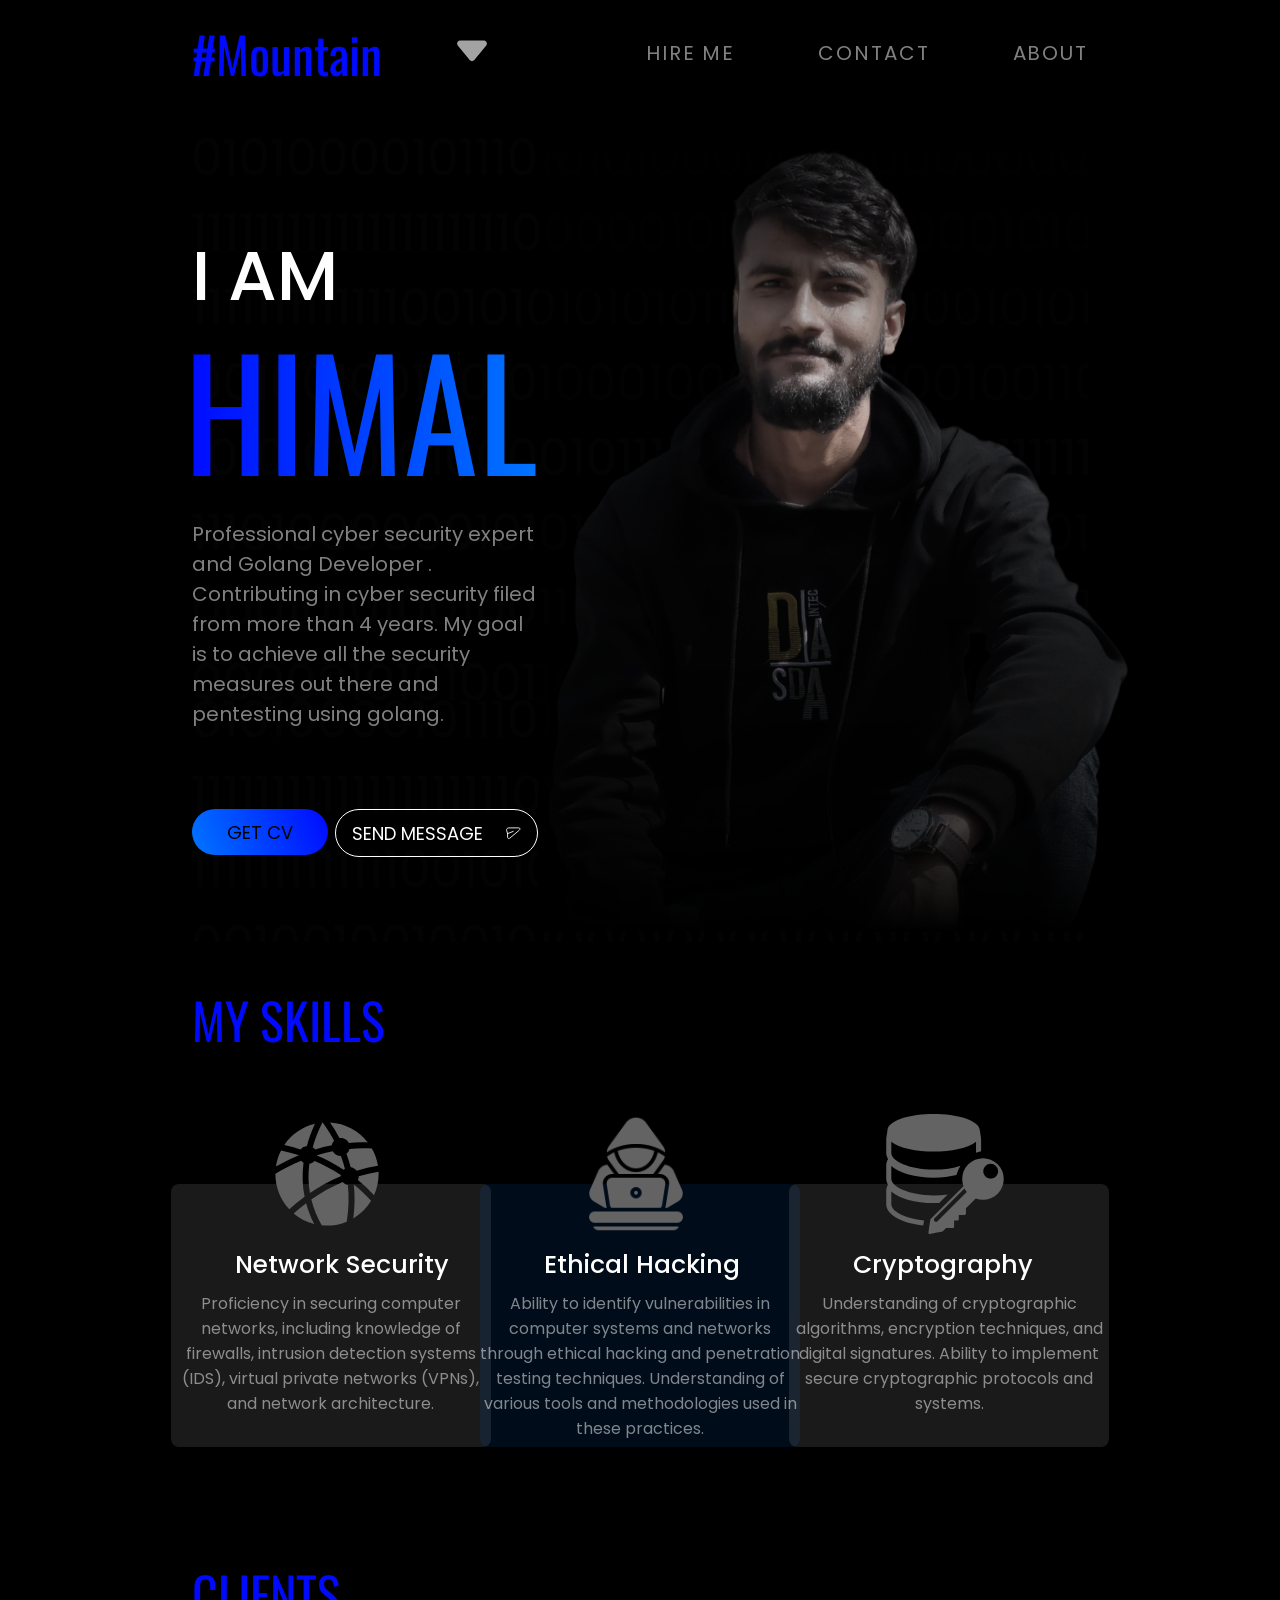
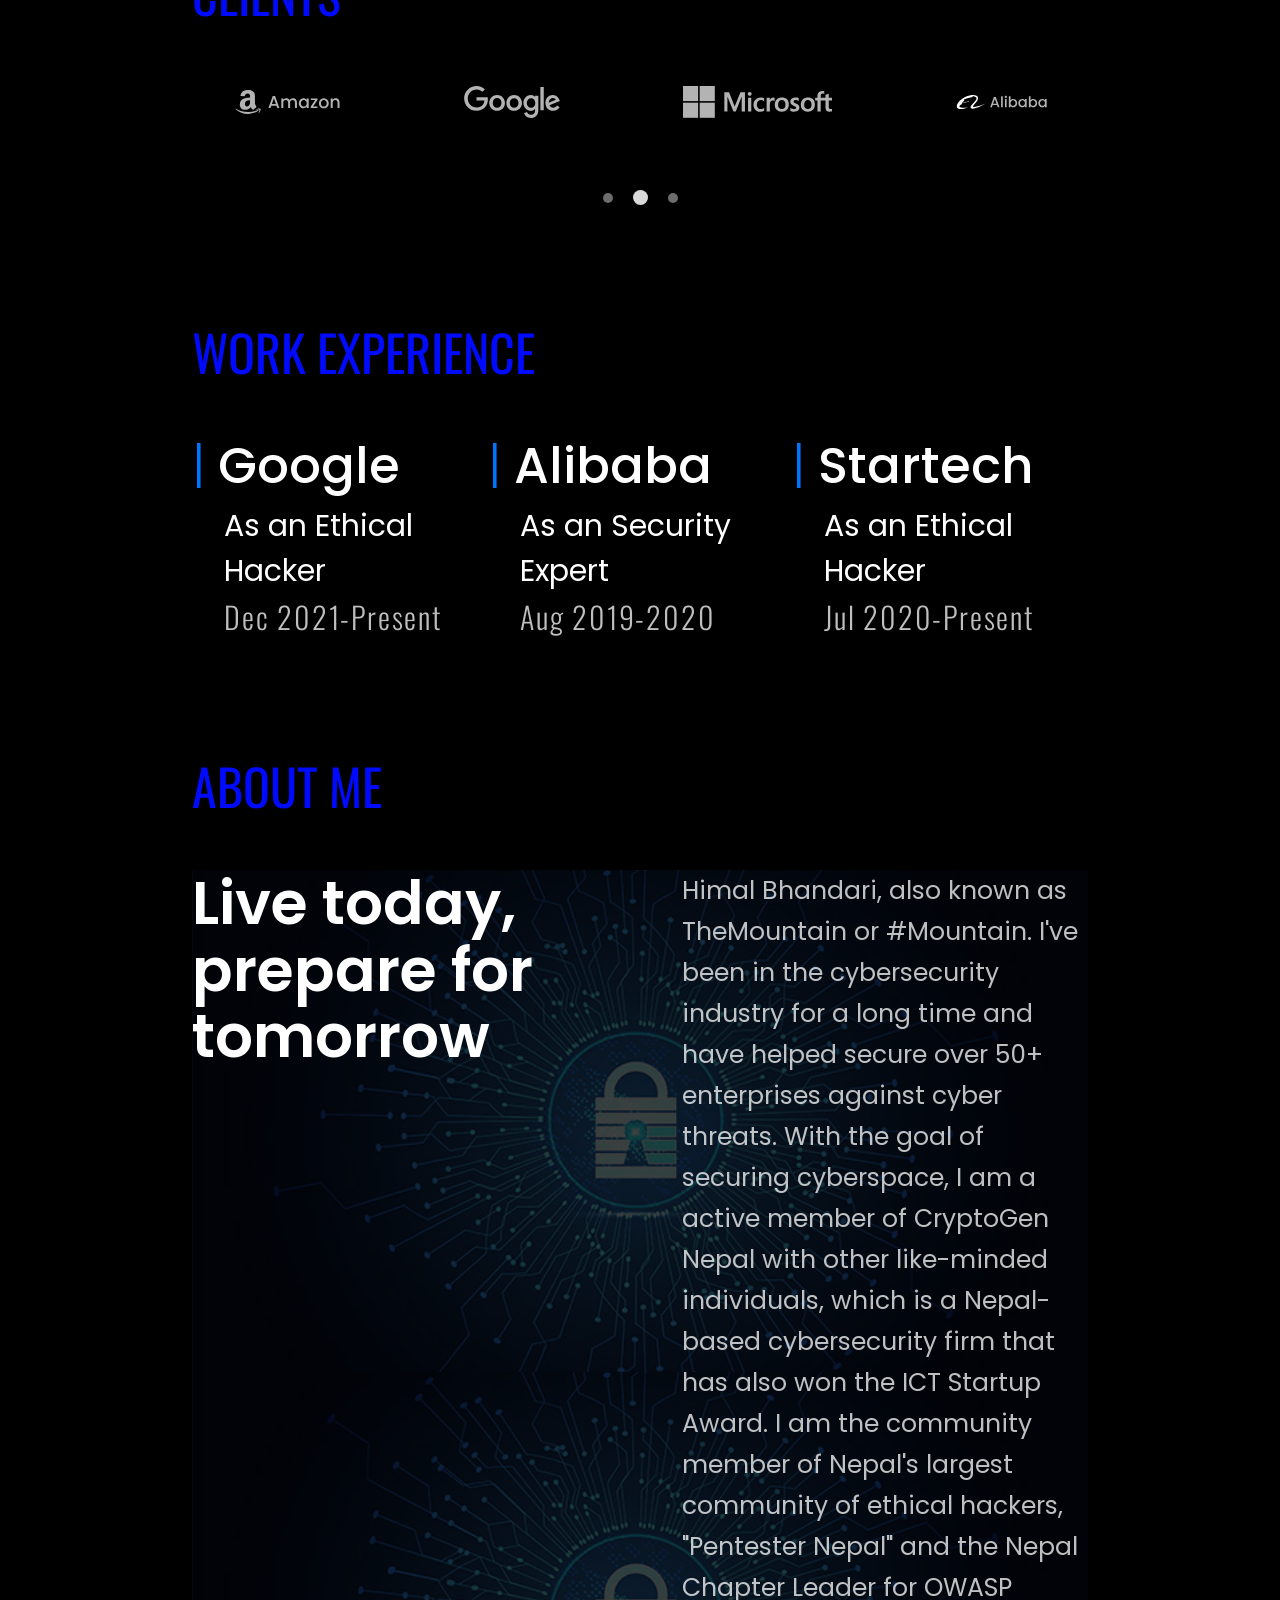
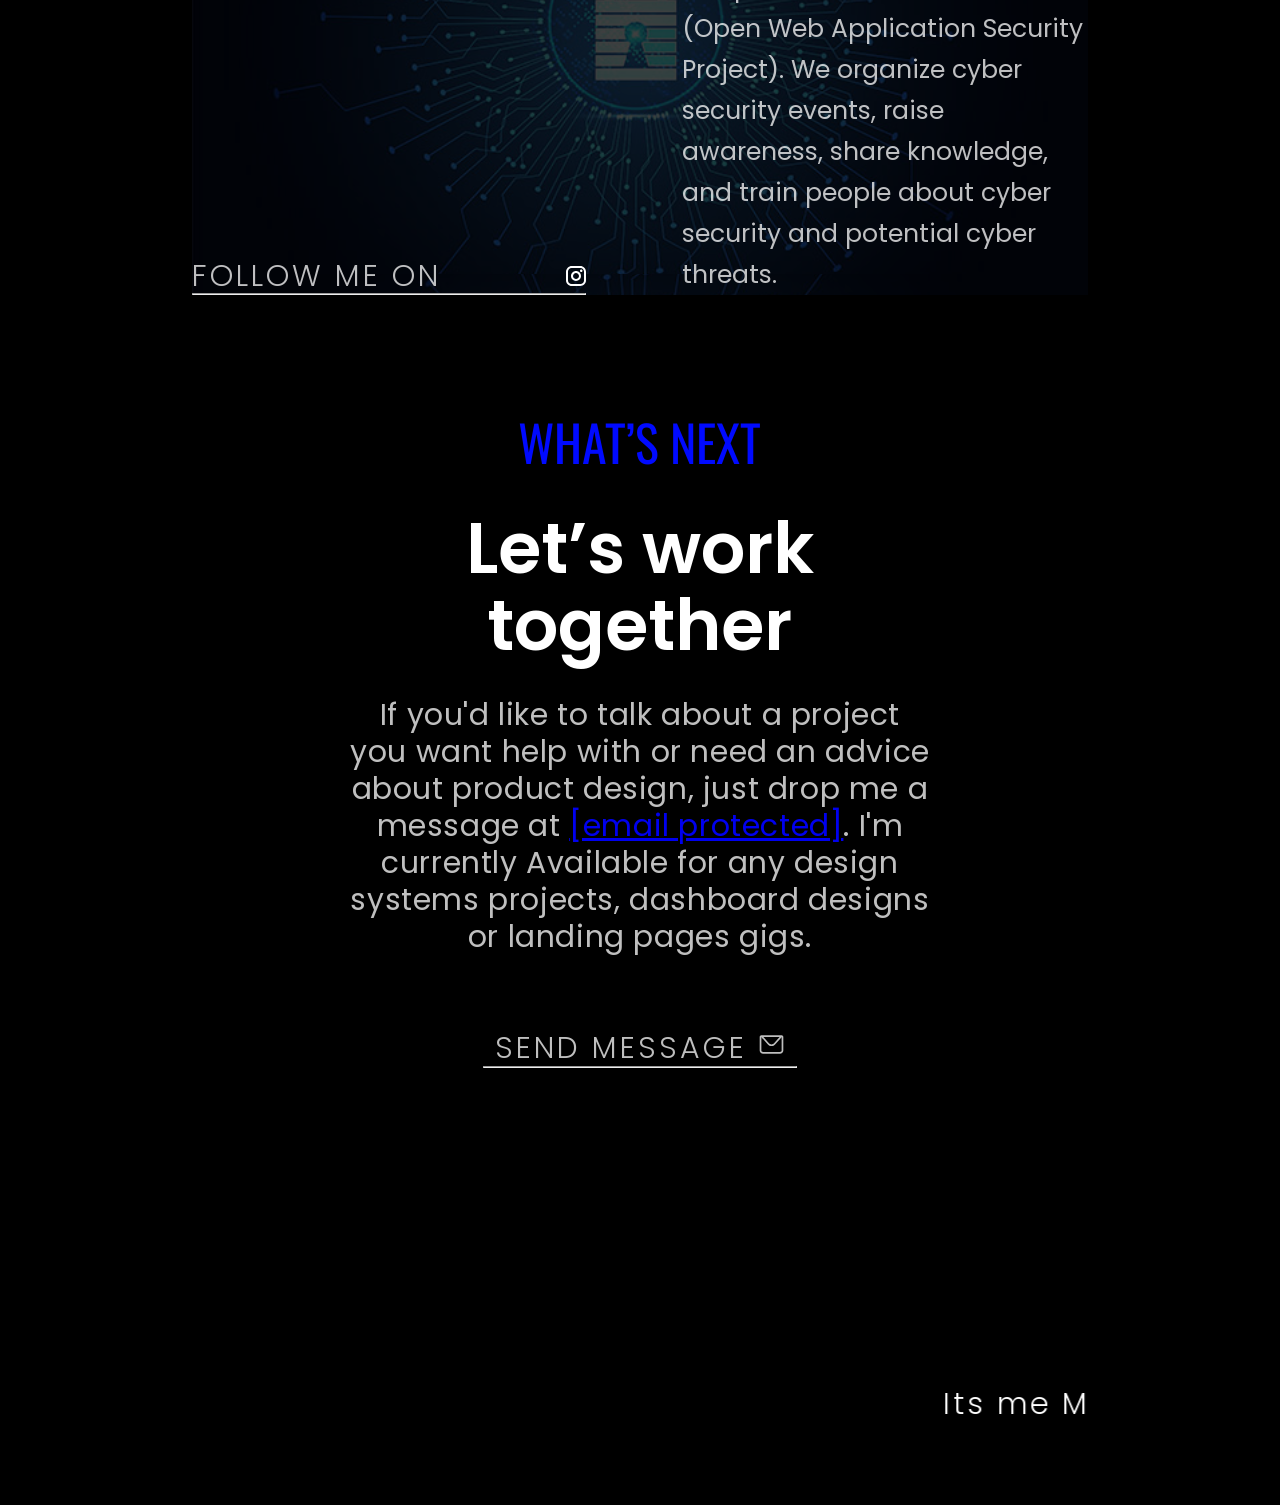
==== commit 21131633: "Update index.html" ====
--- a/index.html
+++ b/index.html
@@ -1,1466 +1,210 @@
+
 <!DOCTYPE html>
 <html lang="en">
-<head>
-    <meta charset="UTF-8">
-    <meta name="viewport" content="width=device-width, initial-scale=1.0">
-    <title>For Goma ❤️ from Himal</title>
-    <style>
-        /* ============================================================
-           RESET & BASE
-        ============================================================ */
-        * {
-            margin: 0;
-            padding: 0;
-            box-sizing: border-box;
-        }
-
-        body {
-            min-height: 100vh;
-            display: flex;
-            justify-content: center;
-            align-items: center;
-            font-family: 'Georgia', 'Times New Roman', serif;
-            background: radial-gradient(ellipse at 30% 20%, #0a0515 0%, #0d081a 40%, #050108 100%);
-            overflow: hidden;
-            position: relative;
-            padding: 20px;
-        }
-
-        /* ============================================================
-           ANIMATED BACKGROUND ORBS
-        ============================================================ */
-        .bg-orbs {
-            position: fixed;
-            top: 0;
-            left: 0;
-            width: 100%;
-            height: 100%;
-            pointer-events: none;
-            z-index: 0;
-            overflow: hidden;
-        }
-
-        .orb {
-            position: absolute;
-            border-radius: 50%;
-            filter: blur(80px);
-            animation: orbFloat 25s infinite ease-in-out;
-        }
-
-        .orb:nth-child(1) {
-            width: 500px;
-            height: 500px;
-            background: rgba(180, 80, 255, 0.06);
-            top: -20%;
-            left: -15%;
-            animation-delay: 0s;
-        }
-        .orb:nth-child(2) {
-            width: 600px;
-            height: 600px;
-            background: rgba(255, 100, 200, 0.05);
-            bottom: -30%;
-            right: -20%;
-            animation-delay: -8s;
-        }
-        .orb:nth-child(3) {
-            width: 400px;
-            height: 400px;
-            background: rgba(100, 150, 255, 0.04);
-            top: 50%;
-            left: 50%;
-            transform: translate(-50%, -50%);
-            animation-delay: -15s;
-        }
-        .orb:nth-child(4) {
-            width: 300px;
-            height: 300px;
-            background: rgba(255, 150, 200, 0.04);
-            top: 15%;
-            right: 5%;
-            animation-delay: -5s;
-        }
-        .orb:nth-child(5) {
-            width: 350px;
-            height: 350px;
-            background: rgba(150, 100, 255, 0.04);
-            bottom: 10%;
-            left: 5%;
-            animation-delay: -12s;
-        }
-
-        @keyframes orbFloat {
-            0%,
-            100% {
-                transform: translate(0, 0) scale(1) rotate(0deg);
-            }
-            25% {
-                transform: translate(50px, -50px) scale(1.15) rotate(8deg);
-            }
-            50% {
-                transform: translate(-40px, 40px) scale(0.85) rotate(-5deg);
-            }
-            75% {
-                transform: translate(40px, 50px) scale(1.1) rotate(6deg);
-            }
-        }
-
-        /* ============================================================
-           FLOATING SPARKLES
-        ============================================================ */
-        .sparkles {
-            position: fixed;
-            top: 0;
-            left: 0;
-            width: 100%;
-            height: 100%;
-            pointer-events: none;
-            z-index: 0;
-        }
-
-        .sparkle {
-            position: absolute;
-            border-radius: 50%;
-            animation: sparkleFloat var(--duration) infinite linear;
-        }
-
-        @keyframes sparkleFloat {
-            0% {
-                transform: translateY(100vh) scale(0) rotate(0deg);
-                opacity: 0;
-            }
-            10% {
-                opacity: 1;
-            }
-            90% {
-                opacity: 1;
-            }
-            100% {
-                transform: translateY(-10vh) scale(1) rotate(720deg);
-                opacity: 0;
-            }
-        }
-
-        /* ============================================================
-           MAIN CARD
-        ============================================================ */
-        .card {
-            position: relative;
-            z-index: 1;
-            background: rgba(15, 8, 20, 0.6);
-            backdrop-filter: blur(30px);
-            -webkit-backdrop-filter: blur(30px);
-            border-radius: 80px 80px 50px 50px;
-            padding: 2rem 2rem 2.8rem;
-            max-width: 650px;
-            width: 100%;
-            border: 1px solid rgba(200, 150, 255, 0.1);
-            box-shadow: 0 50px 100px rgba(0, 0, 0, 0.9),
-                0 0 0 1px rgba(200, 150, 255, 0.05),
-                0 0 120px rgba(150, 80, 255, 0.03);
-            text-align: center;
-            animation: cardFloat 8s ease-in-out infinite;
-        }
-
-        @keyframes cardFloat {
-            0%,
-            100% {
-                transform: translateY(0px);
-            }
-            50% {
-                transform: translateY(-12px);
-            }
-        }
-
-        .card::before {
-            content: '';
-            position: absolute;
-            top: -1px;
-            left: 50%;
-            transform: translateX(-50%);
-            width: 60%;
-            height: 2px;
-            background: linear-gradient(90deg, transparent, rgba(200, 150, 255, 0.3), transparent);
-            border-radius: 50%;
-        }
-
-        .card::after {
-            content: '';
-            position: absolute;
-            bottom: -1px;
-            left: 50%;
-            transform: translateX(-50%);
-            width: 40%;
-            height: 1px;
-            background: linear-gradient(90deg, transparent, rgba(200, 150, 255, 0.15), transparent);
-            border-radius: 50%;
-        }
-
-        /* ============================================================
-           LOTUS CONTAINER
-        ============================================================ */
-        .lotus-container {
-            position: relative;
-            width: 100%;
-            max-width: 380px;
-            margin: 0 auto 15px;
-            aspect-ratio: 1/1;
-            display: flex;
-            justify-content: center;
-            align-items: center;
-        }
-
-        /* ============================================================
-           LOTUS - PURE CSS WITH ANIMATION
-        ============================================================ */
-        .lotus {
-            position: relative;
-            width: 340px;
-            height: 340px;
-            animation: lotusFloat 8s ease-in-out infinite;
-        }
-
-        @keyframes lotusFloat {
-            0%,
-            100% {
-                transform: translateY(0) rotate(-1deg) scale(1);
-            }
-            50% {
-                transform: translateY(-15px) rotate(1deg) scale(1.02);
-            }
-        }
-
-        /* --- PETAL BASE --- */
-        .petal-l {
-            position: absolute;
-            border-radius: 50% 50% 50% 0;
-            transform-origin: bottom center;
-            opacity: 0.92;
-            box-shadow: inset -3px -3px 20px rgba(0, 0, 0, 0.15),
-                inset 3px 3px 20px rgba(255, 200, 255, 0.05),
-                0 0 30px rgba(200, 150, 255, 0.03);
-            animation: petalSwayL var(--sway-duration, 4s) ease-in-out infinite alternate;
-        }
-
-        @keyframes petalSwayL {
-            0% {
-                transform: rotate(var(--rot)) scale(1) translateY(0);
-            }
-            100% {
-                transform: rotate(var(--rot)) scale(1.04) translateY(-3px);
-            }
-        }
-
-        /* --- LAYER 1: OUTER PETALS (8) - Large, elegant --- */
-        .petal-o1 {
-            --rot: 0deg;
-            --sway-duration: 4.5s;
-            width: 130px;
-            height: 160px;
-            background: radial-gradient(ellipse at 30% 20%, #f8d0e8, #e8a0c8, #d080b0);
-            top: 30px;
-            left: 105px;
-            transform: rotate(0deg);
-            border-radius: 50% 50% 50% 0;
-            animation-delay: 0s;
-            border: 1px solid rgba(255, 200, 240, 0.15);
-        }
-        .petal-o2 {
-            --rot: 45deg;
-            --sway-duration: 4.8s;
-            width: 130px;
-            height: 160px;
-            background: radial-gradient(ellipse at 30% 20%, #f8d0e8, #e8a0c8, #d080b0);
-            top: 30px;
-            left: 105px;
-            transform: rotate(45deg);
-            border-radius: 50% 50% 50% 0;
-            animation-delay: 0.3s;
-            border: 1px solid rgba(255, 200, 240, 0.15);
-        }
-        .petal-o3 {
-            --rot: 90deg;
-            --sway-duration: 4.2s;
-            width: 130px;
-            height: 160px;
-            background: radial-gradient(ellipse at 30% 20%, #f8d0e8, #e8a0c8, #d080b0);
-            top: 30px;
-            left: 105px;
-            transform: rotate(90deg);
-            border-radius: 50% 50% 50% 0;
-            animation-delay: 0.6s;
-            border: 1px solid rgba(255, 200, 240, 0.15);
-        }
-        .petal-o4 {
-            --rot: 135deg;
-            --sway-duration: 5.0s;
-            width: 130px;
-            height: 160px;
-            background: radial-gradient(ellipse at 30% 20%, #f8d0e8, #e8a0c8, #d080b0);
-            top: 30px;
-            left: 105px;
-            transform: rotate(135deg);
-            border-radius: 50% 50% 50% 0;
-            animation-delay: 0.9s;
-            border: 1px solid rgba(255, 200, 240, 0.15);
-        }
-        .petal-o5 {
-            --rot: 180deg;
-            --sway-duration: 4.3s;
-            width: 130px;
-            height: 160px;
-            background: radial-gradient(ellipse at 30% 20%, #f8d0e8, #e8a0c8, #d080b0);
-            top: 30px;
-            left: 105px;
-            transform: rotate(180deg);
-            border-radius: 50% 50% 50% 0;
-            animation-delay: 1.2s;
-            border: 1px solid rgba(255, 200, 240, 0.15);
-        }
-        .petal-o6 {
-            --rot: 225deg;
-            --sway-duration: 4.7s;
-            width: 130px;
-            height: 160px;
-            background: radial-gradient(ellipse at 30% 20%, #f8d0e8, #e8a0c8, #d080b0);
-            top: 30px;
-            left: 105px;
-            transform: rotate(225deg);
-            border-radius: 50% 50% 50% 0;
-            animation-delay: 1.5s;
-            border: 1px solid rgba(255, 200, 240, 0.15);
-        }
-        .petal-o7 {
-            --rot: 270deg;
-            --sway-duration: 4.1s;
-            width: 130px;
-            height: 160px;
-            background: radial-gradient(ellipse at 30% 20%, #f8d0e8, #e8a0c8, #d080b0);
-            top: 30px;
-            left: 105px;
-            transform: rotate(270deg);
-            border-radius: 50% 50% 50% 0;
-            animation-delay: 1.8s;
-            border: 1px solid rgba(255, 200, 240, 0.15);
-        }
-        .petal-o8 {
-            --rot: 315deg;
-            --sway-duration: 4.9s;
-            width: 130px;
-            height: 160px;
-            background: radial-gradient(ellipse at 30% 20%, #f8d0e8, #e8a0c8, #d080b0);
-            top: 30px;
-            left: 105px;
-            transform: rotate(315deg);
-            border-radius: 50% 50% 50% 0;
-            animation-delay: 2.1s;
-            border: 1px solid rgba(255, 200, 240, 0.15);
-        }
-
-        /* --- LAYER 2: MIDDLE PETALS (8) - Slightly smaller, more pink --- */
-        .petal-m1 {
-            --rot: 22.5deg;
-            --sway-duration: 4.6s;
-            width: 100px;
-            height: 130px;
-            background: radial-gradient(ellipse at 35% 25%, #fcc0e0, #e890b8, #d070a0);
-            top: 55px;
-            left: 120px;
-            transform: rotate(22.5deg);
-            border-radius: 50% 50% 50% 0;
-            animation-delay: 0.1s;
-            border: 1px solid rgba(255, 200, 240, 0.12);
-        }
-        .petal-m2 {
-            --rot: 67.5deg;
-            --sway-duration: 4.4s;
-            width: 100px;
-            height: 130px;
-            background: radial-gradient(ellipse at 35% 25%, #fcc0e0, #e890b8, #d070a0);
-            top: 55px;
-            left: 120px;
-            transform: rotate(67.5deg);
-            border-radius: 50% 50% 50% 0;
-            animation-delay: 0.4s;
-            border: 1px solid rgba(255, 200, 240, 0.12);
-        }
-        .petal-m3 {
-            --rot: 112.5deg;
-            --sway-duration: 4.9s;
-            width: 100px;
-            height: 130px;
-            background: radial-gradient(ellipse at 35% 25%, #fcc0e0, #e890b8, #d070a0);
-            top: 55px;
-            left: 120px;
-            transform: rotate(112.5deg);
-            border-radius: 50% 50% 50% 0;
-            animation-delay: 0.7s;
-            border: 1px solid rgba(255, 200, 240, 0.12);
-        }
-        .petal-m4 {
-            --rot: 157.5deg;
-            --sway-duration: 4.2s;
-            width: 100px;
-            height: 130px;
-            background: radial-gradient(ellipse at 35% 25%, #fcc0e0, #e890b8, #d070a0);
-            top: 55px;
-            left: 120px;
-            transform: rotate(157.5deg);
-            border-radius: 50% 50% 50% 0;
-            animation-delay: 1.0s;
-            border: 1px solid rgba(255, 200, 240, 0.12);
-        }
-        .petal-m5 {
-            --rot: 202.5deg;
-            --sway-duration: 4.8s;
-            width: 100px;
-            height: 130px;
-            background: radial-gradient(ellipse at 35% 25%, #fcc0e0, #e890b8, #d070a0);
-            top: 55px;
-            left: 120px;
-            transform: rotate(202.5deg);
-            border-radius: 50% 50% 50% 0;
-            animation-delay: 1.3s;
-            border: 1px solid rgba(255, 200, 240, 0.12);
-        }
-        .petal-m6 {
-            --rot: 247.5deg;
-            --sway-duration: 4.5s;
-            width: 100px;
-            height: 130px;
-            background: radial-gradient(ellipse at 35% 25%, #fcc0e0, #e890b8, #d070a0);
-            top: 55px;
-            left: 120px;
-            transform: rotate(247.5deg);
-            border-radius: 50% 50% 50% 0;
-            animation-delay: 1.6s;
-            border: 1px solid rgba(255, 200, 240, 0.12);
-        }
-        .petal-m7 {
-            --rot: 292.5deg;
-            --sway-duration: 4.3s;
-            width: 100px;
-            height: 130px;
-            background: radial-gradient(ellipse at 35% 25%, #fcc0e0, #e890b8, #d070a0);
-            top: 55px;
-            left: 120px;
-            transform: rotate(292.5deg);
-            border-radius: 50% 50% 50% 0;
-            animation-delay: 1.9s;
-            border: 1px solid rgba(255, 200, 240, 0.12);
-        }
-        .petal-m8 {
-            --rot: 337.5deg;
-            --sway-duration: 4.7s;
-            width: 100px;
-            height: 130px;
-            background: radial-gradient(ellipse at 35% 25%, #fcc0e0, #e890b8, #d070a0);
-            top: 55px;
-            left: 120px;
-            transform: rotate(337.5deg);
-            border-radius: 50% 50% 50% 0;
-            animation-delay: 2.2s;
-            border: 1px solid rgba(255, 200, 240, 0.12);
-        }
-
-        /* --- LAYER 3: INNER PETALS (8) - Deep pink, tight --- */
-        .petal-i1 {
-            --rot: 11deg;
-            --sway-duration: 4.1s;
-            width: 75px;
-            height: 100px;
-            background: radial-gradient(ellipse at 40% 30%, #ffb0d0, #e880a8, #d06088);
-            top: 80px;
-            left: 132px;
-            transform: rotate(11deg);
-            border-radius: 50% 50% 50% 0;
-            animation-delay: 0.2s;
-            border: 1px solid rgba(255, 200, 240, 0.1);
-        }
-        .petal-i2 {
-            --rot: 56deg;
-            --sway-duration: 4.9s;
-            width: 75px;
-            height: 100px;
-            background: radial-gradient(ellipse at 40% 30%, #ffb0d0, #e880a8, #d06088);
-            top: 80px;
-            left: 132px;
-            transform: rotate(56deg);
-            border-radius: 50% 50% 50% 0;
-            animation-delay: 0.5s;
-            border: 1px solid rgba(255, 200, 240, 0.1);
-        }
-        .petal-i3 {
-            --rot: 101deg;
-            --sway-duration: 4.3s;
-            width: 75px;
-            height: 100px;
-            background: radial-gradient(ellipse at 40% 30%, #ffb0d0, #e880a8, #d06088);
-            top: 80px;
-            left: 132px;
-            transform: rotate(101deg);
-            border-radius: 50% 50% 50% 0;
-            animation-delay: 0.8s;
-            border: 1px solid rgba(255, 200, 240, 0.1);
-        }
-        .petal-i4 {
-            --rot: 146deg;
-            --sway-duration: 4.6s;
-            width: 75px;
-            height: 100px;
-            background: radial-gradient(ellipse at 40% 30%, #ffb0d0, #e880a8, #d06088);
-            top: 80px;
-            left: 132px;
-            transform: rotate(146deg);
-            border-radius: 50% 50% 50% 0;
-            animation-delay: 1.1s;
-            border: 1px solid rgba(255, 200, 240, 0.1);
-        }
-        .petal-i5 {
-            --rot: 191deg;
-            --sway-duration: 4.0s;
-            width: 75px;
-            height: 100px;
-            background: radial-gradient(ellipse at 40% 30%, #ffb0d0, #e880a8, #d06088);
-            top: 80px;
-            left: 132px;
-            transform: rotate(191deg);
-            border-radius: 50% 50% 50% 0;
-            animation-delay: 1.4s;
-            border: 1px solid rgba(255, 200, 240, 0.1);
-        }
-        .petal-i6 {
-            --rot: 236deg;
-            --sway-duration: 4.7s;
-            width: 75px;
-            height: 100px;
-            background: radial-gradient(ellipse at 40% 30%, #ffb0d0, #e880a8, #d06088);
-            top: 80px;
-            left: 132px;
-            transform: rotate(236deg);
-            border-radius: 50% 50% 50% 0;
-            animation-delay: 1.7s;
-            border: 1px solid rgba(255, 200, 240, 0.1);
-        }
-        .petal-i7 {
-            --rot: 281deg;
-            --sway-duration: 4.4s;
-            width: 75px;
-            height: 100px;
-            background: radial-gradient(ellipse at 40% 30%, #ffb0d0, #e880a8, #d06088);
-            top: 80px;
-            left: 132px;
-            transform: rotate(281deg);
-            border-radius: 50% 50% 50% 0;
-            animation-delay: 2.0s;
-            border: 1px solid rgba(255, 200, 240, 0.1);
-        }
-        .petal-i8 {
-            --rot: 326deg;
-            --sway-duration: 4.8s;
-            width: 75px;
-            height: 100px;
-            background: radial-gradient(ellipse at 40% 30%, #ffb0d0, #e880a8, #d06088);
-            top: 80px;
-            left: 132px;
-            transform: rotate(326deg);
-            border-radius: 50% 50% 50% 0;
-            animation-delay: 2.3s;
-            border: 1px solid rgba(255, 200, 240, 0.1);
-        }
-
-        /* --- LAYER 4: CORE (6) - Small, bright pink --- */
-        .petal-c1 {
-            --rot: 0deg;
-            --sway-duration: 4.2s;
-            width: 55px;
-            height: 75px;
-            background: radial-gradient(ellipse at 45% 35%, #ffc0d8, #f090b0, #d07090);
-            top: 100px;
-            left: 142px;
-            transform: rotate(0deg);
-            border-radius: 50% 50% 50% 0;
-            animation-delay: 0.3s;
-        }
-        .petal-c2 {
-            --rot: 60deg;
-            --sway-duration: 4.5s;
-            width: 55px;
-            height: 75px;
-            background: radial-gradient(ellipse at 45% 35%, #ffc0d8, #f090b0, #d07090);
-            top: 100px;
-            left: 142px;
-            transform: rotate(60deg);
-            border-radius: 50% 50% 50% 0;
-            animation-delay: 0.6s;
-        }
-        .petal-c3 {
-            --rot: 120deg;
-            --sway-duration: 4.0s;
-            width: 55px;
-            height: 75px;
-            background: radial-gradient(ellipse at 45% 35%, #ffc0d8, #f090b0, #d07090);
-            top: 100px;
-            left: 142px;
-            transform: rotate(120deg);
-            border-radius: 50% 50% 50% 0;
-            animation-delay: 0.9s;
-        }
-        .petal-c4 {
-            --rot: 180deg;
-            --sway-duration: 4.8s;
-            width: 55px;
-            height: 75px;
-            background: radial-gradient(ellipse at 45% 35%, #ffc0d8, #f090b0, #d07090);
-            top: 100px;
-            left: 142px;
-            transform: rotate(180deg);
-            border-radius: 50% 50% 50% 0;
-            animation-delay: 1.2s;
-        }
-        .petal-c5 {
-            --rot: 240deg;
-            --sway-duration: 4.3s;
-            width: 55px;
-            height: 75px;
-            background: radial-gradient(ellipse at 45% 35%, #ffc0d8, #f090b0, #d07090);
-            top: 100px;
-            left: 142px;
-            transform: rotate(240deg);
-            border-radius: 50% 50% 50% 0;
-            animation-delay: 1.5s;
-        }
-        .petal-c6 {
-            --rot: 300deg;
-            --sway-duration: 4.6s;
-            width: 55px;
-            height: 75px;
-            background: radial-gradient(ellipse at 45% 35%, #ffc0d8, #f090b0, #d07090);
-            top: 100px;
-            left: 142px;
-            transform: rotate(300deg);
-            border-radius: 50% 50% 50% 0;
-            animation-delay: 1.8s;
-        }
-
-        /* --- CENTER BUD - Golden glow --- */
-        .bud-l {
-            position: absolute;
-            width: 30px;
-            height: 30px;
-            background: radial-gradient(circle at 40% 30%, #ffe080, #f5b830, #d08010);
-            border-radius: 50%;
-            top: 120px;
-            left: 155px;
-            box-shadow: 0 0 50px rgba(255, 200, 50, 0.5),
-                inset 0 -4px 20px rgba(100, 50, 0, 0.3),
-                0 0 100px rgba(255, 200, 100, 0.1);
-            animation: budPulseL 3s ease-in-out infinite;
-            z-index: 10;
-        }
-
-        .bud-l::after {
-            content: '✦';
-            position: absolute;
-            top: 50%;
-            left: 50%;
-            transform: translate(-50%, -50%);
-            color: rgba(255, 255, 200, 0.4);
-            font-size: 14px;
-            animation: budSparkleL 2.5s ease-in-out infinite;
-        }
-
-        .bud-l::before {
-            content: '';
-            position: absolute;
-            top: 50%;
-            left: 50%;
-            transform: translate(-50%, -50%);
-            width: 45px;
-            height: 45px;
-            background: radial-gradient(circle, rgba(255, 200, 100, 0.15), transparent);
-            border-radius: 50%;
-            animation: centerGlowL 3s ease-in-out infinite;
-        }
-
-        @keyframes budPulseL {
-            0%,
-            100% {
-                transform: scale(1);
-                box-shadow: 0 0 50px rgba(255, 200, 50, 0.4);
-            }
-            50% {
-                transform: scale(1.12);
-                box-shadow: 0 0 80px rgba(255, 200, 50, 0.7), 0 0 150px rgba(255, 200, 100, 0.15);
-            }
-        }
-
-        @keyframes budSparkleL {
-            0%,
-            100% {
-                opacity: 0.2;
-                transform: translate(-50%, -50%) scale(0.8) rotate(0deg);
-            }
-            50% {
-                opacity: 1;
-                transform: translate(-50%, -50%) scale(1.4) rotate(180deg);
-            }
-        }
-
-        @keyframes centerGlowL {
-            0%,
-            100% {
-                transform: translate(-50%, -50%) scale(1);
-                opacity: 0.3;
-            }
-            50% {
-                transform: translate(-50%, -50%) scale(1.8);
-                opacity: 0.8;
-            }
-        }
-
-        /* --- LEAF --- */
-        .leaf-l {
-            position: absolute;
-            bottom: -60px;
-            left: 50%;
-            transform: translateX(-50%);
-            width: 120px;
-            height: 40px;
-            background: radial-gradient(ellipse at 30% 50%, #2a8a4a, #1a5a2a);
-            border-radius: 50% 0 50% 0;
-            box-shadow: 0 0 20px rgba(0, 0, 0, 0.2);
-            animation: leafFloatL 5s ease-in-out infinite alternate;
-            z-index: -1;
-        }
-
-        .leaf-l::before {
-            content: '';
-            position: absolute;
-            bottom: -20px;
-            left: -30px;
-            width: 100px;
-            height: 35px;
-            background: radial-gradient(ellipse at 70% 50%, #2a7a3a, #1a4a2a);
-            border-radius: 0 50% 0 50%;
-            animation: leafFloatL2 5s ease-in-out infinite alternate-reverse;
-        }
-
-        @keyframes leafFloatL {
-            0% {
-                transform: translateX(-50%) rotate(-5deg) scale(1);
-            }
-            100% {
-                transform: translateX(-50%) rotate(5deg) scale(1.05);
-            }
-        }
-
-        @keyframes leafFloatL2 {
-            0% {
-                transform: translateX(-50%) rotate(5deg) scale(1);
-            }
-            100% {
-                transform: translateX(-50%) rotate(-5deg) scale(1.05);
-            }
-        }
-
-        /* ============================================================
-           FLOWER GLOW
-        ============================================================ */
-        .flower-glow {
-            position: absolute;
-            top: 50%;
-            left: 50%;
-            transform: translate(-50%, -50%);
-            width: 420px;
-            height: 420px;
-            background: radial-gradient(circle, rgba(200, 150, 255, 0.06), transparent 70%);
-            border-radius: 50%;
-            pointer-events: none;
-            animation: glowPulseL 5s ease-in-out infinite;
-        }
-
-        @keyframes glowPulseL {
-            0%,
-            100% {
-                transform: translate(-50%, -50%) scale(1);
-                opacity: 0.4;
-            }
-            50% {
-                transform: translate(-50%, -50%) scale(1.5);
-                opacity: 1;
-            }
-        }
-
-        /* ============================================================
-           TEXT STYLES
-        ============================================================ */
-        .title {
-            font-size: 3rem;
-            font-weight: 700;
-            color: #f5e8f0;
-            text-shadow: 0 0 50px rgba(200, 150, 255, 0.3),
-                0 0 100px rgba(200, 150, 255, 0.15);
-            letter-spacing: 4px;
-            margin-top: 5px;
-            font-family: 'Georgia', serif;
-        }
-
-        .title .heart {
-            color: #ff6b8a;
-            display: inline-block;
-            animation: heartBeat 1.8s ease-in-out infinite;
-            text-shadow: 0 0 50px rgba(255, 50, 100, 0.5);
-        }
-
-        @keyframes heartBeat {
-            0%,
-            100% {
-                transform: scale(1);
-            }
-            14% {
-                transform: scale(1.4);
-            }
-            28% {
-                transform: scale(1);
-            }
-            42% {
-                transform: scale(1.25);
-            }
-            56% {
-                transform: scale(1);
-            }
-        }
-
-        .title .gradient-text {
-            background: linear-gradient(135deg, #ffd700, #ff6b8a, #ffd700, #ff6b8a);
-            background-size: 300% 300%;
-            -webkit-background-clip: text;
-            -webkit-text-fill-color: transparent;
-            background-clip: text;
-            animation: gradientShift 4s ease-in-out infinite;
-        }
-
-        @keyframes gradientShift {
-            0%,
-            100% {
-                background-position: 0% 50%;
-            }
-            50% {
-                background-position: 100% 50%;
-            }
-        }
-
-        .message {
-            font-size: 1.25rem;
-            color: #e8d8e8;
-            background: rgba(200, 150, 255, 0.04);
-            padding: 20px 28px;
-            border-radius: 60px;
-            margin: 18px 0 24px;
-            border: 1px solid rgba(200, 150, 255, 0.06);
-            line-height: 2.1;
-            font-weight: 300;
-            letter-spacing: 0.5px;
-            backdrop-filter: blur(4px);
-            transition: all 0.4s ease;
-            position: relative;
-            overflow: hidden;
-        }
-
-        .message::before {
-            content: '';
-            position: absolute;
-            top: -50%;
-            left: -50%;
-            width: 200%;
-            height: 200%;
-            background: radial-gradient(circle at 30% 30%, rgba(200, 150, 255, 0.03), transparent);
-            animation: messageShine 8s ease-in-out infinite;
-        }
-
-        @keyframes messageShine {
-            0%,
-            100% {
-                transform: translate(-10%, -10%) rotate(0deg);
-            }
-            50% {
-                transform: translate(10%, 10%) rotate(5deg);
-            }
-        }
-
-        .message:hover {
-            border-color: rgba(200, 150, 255, 0.2);
-            transform: scale(1.01);
-        }
-
-        .message strong {
-            color: #ffb3c6;
-            font-weight: 600;
-            text-shadow: 0 0 30px rgba(255, 100, 150, 0.25);
-        }
-
-        .message .emoji-float {
-            display: inline-block;
-            animation: emojiFloat 3s ease-in-out infinite;
-        }
-
-        @keyframes emojiFloat {
-            0%,
-            100% {
-                transform: translateY(0) rotate(0deg) scale(1);
-            }
-            50% {
-                transform: translateY(-8px) rotate(10deg) scale(1.1);
-            }
-        }
-
-        /* ============================================================
-           PROPOSE BUTTON
-        ============================================================ */
-        .propose-btn {
-            background: linear-gradient(135deg, #c080d0, #a060b0);
-            border: none;
-            padding: 20px 52px;
-            border-radius: 60px;
-            font-size: 1.8rem;
-            font-weight: 700;
-            color: #fff;
-            font-family: 'Georgia', serif;
-            letter-spacing: 3px;
-            box-shadow: 0 8px 0 #6a3a7a,
-                0 12px 60px rgba(160, 96, 176, 0.35);
-            cursor: pointer;
-            transition: all 0.15s ease;
-            width: 100%;
-            max-width: 320px;
-            position: relative;
-            overflow: hidden;
-            text-transform: uppercase;
-        }
-
-        .propose-btn::before {
-            content: '';
-            position: absolute;
-            top: -50%;
-            left: -50%;
-            width: 200%;
-            height: 200%;
-            background: linear-gradient(45deg, transparent, rgba(255, 255, 255, 0.08), transparent);
-            transform: rotate(45deg);
-            animation: btnShine 4s infinite;
-        }
-
-        @keyframes btnShine {
-            0% {
-                transform: translateX(-100%) rotate(45deg);
-            }
-            100% {
-                transform: translateX(100%) rotate(45deg);
-            }
-        }
-
-        .propose-btn::after {
-            content: '💖';
-            position: absolute;
-            right: 20px;
-            top: 50%;
-            transform: translateY(-50%);
-            font-size: 1.5rem;
-            animation: heartFloat 2s ease-in-out infinite;
-        }
-
-        @keyframes heartFloat {
-            0%,
-            100% {
-                transform: translateY(-50%) scale(1) rotate(0deg);
-            }
-            50% {
-                transform: translateY(-60%) scale(1.2) rotate(10deg);
-            }
-        }
-
-        .propose-btn:hover {
-            transform: scale(1.04);
-            box-shadow: 0 8px 0 #6a3a7a, 0 18px 70px rgba(160, 96, 176, 0.5);
-        }
-
-        .propose-btn:active {
-            transform: translateY(6px);
-            box-shadow: 0 2px 0 #6a3a7a, 0 10px 40px rgba(160, 96, 176, 0.4);
-        }
-
-        /* ============================================================
-           FOOTER
-        ============================================================ */
-        .footer {
-            margin-top: 28px;
-            padding-top: 22px;
-            border-top: 1px solid rgba(200, 150, 255, 0.08);
-            display: flex;
-            justify-content: center;
-            gap: 24px;
-            flex-wrap: wrap;
-            color: #b89ab8;
-            font-size: 0.95rem;
-            letter-spacing: 1px;
-        }
-
-        .footer span {
-            padding: 4px 20px;
-            border-radius: 30px;
-            background: rgba(200, 150, 255, 0.03);
-            transition: all 0.4s ease;
-            position: relative;
-        }
-
-        .footer span:hover {
-            background: rgba(200, 150, 255, 0.08);
-            transform: translateY(-2px);
-        }
-
-        .footer .heart-pulse {
-            color: #ff6b8a;
-            animation: pulseHeart 1.2s infinite;
-            display: inline-block;
-        }
-
-        @keyframes pulseHeart {
-            0%,
-            100% {
-                transform: scale(1);
-            }
-            50% {
-                transform: scale(1.25);
-            }
-        }
-
-        /* ============================================================
-           RESPONSIVE
-        ============================================================ */
-        @media (max-width: 650px) {
-            .card {
-                padding: 1.5rem 1.2rem 2rem;
-                border-radius: 50px 50px 35px 35px;
-            }
-
-            .title {
-                font-size: 2.4rem;
-                letter-spacing: 1px;
-            }
-
-            .message {
-                font-size: 1.05rem;
-                padding: 16px 20px;
-                line-height: 1.9;
-            }
-
-            .propose-btn {
-                font-size: 1.4rem;
-                padding: 16px 32px;
-                max-width: 270px;
-            }
-
-            .lotus {
-                width: 250px;
-                height: 250px;
-            }
-
-            .lotus-container {
-                max-width: 290px;
-            }
-
-            .petal-o1,
-            .petal-o2,
-            .petal-o3,
-            .petal-o4,
-            .petal-o5,
-            .petal-o6,
-            .petal-o7,
-            .petal-o8 {
-                width: 95px;
-                height: 120px;
-                top: 20px;
-                left: 78px;
-            }
-
-            .petal-m1,
-            .petal-m2,
-            .petal-m3,
-            .petal-m4,
-            .petal-m5,
-            .petal-m6,
-            .petal-m7,
-            .petal-m8 {
-                width: 72px;
-                height: 95px;
-                top: 40px;
-                left: 89px;
-            }
-
-            .petal-i1,
-            .petal-i2,
-            .petal-i3,
-            .petal-i4,
-            .petal-i5,
-            .petal-i6,
-            .petal-i7,
-            .petal-i8 {
-                width: 55px;
-                height: 75px;
-                top: 60px;
-                left: 98px;
-            }
-
-            .petal-c1,
-            .petal-c2,
-            .petal-c3,
-            .petal-c4,
-            .petal-c5,
-            .petal-c6 {
-                width: 40px;
-                height: 55px;
-                top: 75px;
-                left: 105px;
-            }
-
-            .bud-l {
-                width: 22px;
-                height: 22px;
-                top: 90px;
-                left: 114px;
-            }
-
-            .bud-l::after {
-                font-size: 10px;
-            }
-
-            .bud-l::before {
-                width: 35px;
-                height: 35px;
-            }
-
-            .leaf-l {
-                width: 90px;
-                height: 30px;
-                bottom: -45px;
-            }
-
-            .leaf-l::before {
-                width: 75px;
-                height: 28px;
-                bottom: -15px;
-                left: -22px;
-            }
-
-            .flower-glow {
-                width: 320px;
-                height: 320px;
-            }
-
-            .footer {
-                font-size: 0.85rem;
-                gap: 14px;
-            }
-        }
-
-        @media (max-width: 430px) {
-            .card {
-                padding: 1.2rem 0.8rem 1.5rem;
-                border-radius: 40px 40px 25px 25px;
-            }
-
-            .title {
-                font-size: 1.9rem;
-            }
-
-            .message {
-                font-size: 0.95rem;
-                padding: 12px 16px;
-                line-height: 1.8;
-            }
-
-            .propose-btn {
-                font-size: 1.2rem;
-                padding: 14px 24px;
-                max-width: 220px;
-            }
-
-            .lotus {
-                width: 200px;
-                height: 200px;
-            }
-
-            .lotus-container {
-                max-width: 230px;
-            }
-
-            .petal-o1,
-            .petal-o2,
-            .petal-o3,
-            .petal-o4,
-            .petal-o5,
-            .petal-o6,
-            .petal-o7,
-            .petal-o8 {
-                width: 75px;
-                height: 95px;
-                top: 15px;
-                left: 62px;
-            }
-
-            .petal-m1,
-            .petal-m2,
-            .petal-m3,
-            .petal-m4,
-            .petal-m5,
-            .petal-m6,
-            .petal-m7,
-            .petal-m8 {
-                width: 58px;
-                height: 75px;
-                top: 32px;
-                left: 71px;
-            }
-
-            .petal-i1,
-            .petal-i2,
-            .petal-i3,
-            .petal-i4,
-            .petal-i5,
-            .petal-i6,
-            .petal-i7,
-            .petal-i8 {
-                width: 44px;
-                height: 60px;
-                top: 48px;
-                left: 78px;
-            }
-
-            .petal-c1,
-            .petal-c2,
-            .petal-c3,
-            .petal-c4,
-            .petal-c5,
-            .petal-c6 {
-                width: 32px;
-                height: 44px;
-                top: 60px;
-                left: 84px;
-            }
-
-            .bud-l {
-                width: 18px;
-                height: 18px;
-                top: 72px;
-                left: 91px;
-            }
-
-            .bud-l::after {
-                font-size: 8px;
-            }
-
-            .bud-l::before {
-                width: 28px;
-                height: 28px;
-            }
-
-            .leaf-l {
-                width: 72px;
-                height: 24px;
-                bottom: -35px;
-            }
-
-            .leaf-l::before {
-                width: 60px;
-                height: 22px;
-                bottom: -12px;
-                left: -18px;
-            }
-
-            .flower-glow {
-                width: 250px;
-                height: 250px;
-            }
-
-            .footer {
-                font-size: 0.8rem;
-                gap: 10px;
-            }
-        }
-    </style>
-</head>
-<body>
-
-    <!-- ============================================================
-    BACKGROUND ORBS
-    ============================================================ -->
-    <div class="bg-orbs">
-        <div class="orb"></div>
-        <div class="orb"></div>
-        <div class="orb"></div>
-        <div class="orb"></div>
-        <div class="orb"></div>
+  <head>
+    <meta charset="UTF-8" />
+    <meta name="viewport" content="width=device-width, initial-scale=1.0" />
+    <link rel="preconnect" href="https://fonts.googleapis.com" />
+    <link rel="preconnect" href="https://fonts.gstatic.com" crossorigin />
+    <link
+      href="https://fonts.googleapis.com/css2?family=Oswald:wght@300;400&family=Poppins:wght@300;400;500;600;700;900&display=swap"
+      rel="stylesheet"
+    />
+    <link rel="stylesheet" href="style.css" />
+    <script src="main.js"></script>
+    <title>himalbhandari</title>
+  </head>
+  <body>
+    <div class="container">
+     <nav>
+      <div class="logo"><h1>#Mountain</h1></div>
+      <input type="checkbox" id="menu-bar">
+      <label for="menu-bar"><img src="images/Polygon 1.svg" alt=""></label>
+<ul>
+  
+   <li><a href="https://www.fiverr.com/mountain248">HIRE ME</a></li>
+   <li><a href="https://www.facebook.com/mountainv2.0">CONTACT</a></li>
+   <li><a href="">ABOUT</a></li>
+</ul>
+
+     </nav>
+      <!-- nav end -->
+
+      <!-- hero section starts -->
+      <div class="heroSection">
+        <div class="myInfo">
+          <h1>I AM</h1>
+          <h2>HIMAL</h2>
+          <p>
+            Professional cyber security expert and Golang Developer . Contributing in cyber security
+            filed from more than 4 years. My goal is to achieve all the security
+            measures out there and pentesting using golang.
+          </p>
+          <div class="getCv">
+            <div class="getcv"><a href="">GET CV</a></div>
+            <div class="sendmsg">
+              <a href="">SEND MESSAGE</a> <img src="images/send.svg" alt="" />
+            </div>
+          </div>
+        </div>
+        <div class="mainImage"><img src="images/myimg.png" alt="" /></div>
+      </div>
+
+      <!-- hero section ends -->
+
+      <!-- my skills -->
+
+      <div class="mySkills">
+        <div class="mySkillTitle">
+          <h1>MY SKILLS</h1>
+        </div>
+        <div class="skills">
+          <div class="network">
+            <img src="images/gis_network.svg" alt="" />
+            <h1>Network Security</h1>
+            <p>
+              Proficiency in securing computer networks, including knowledge of
+              firewalls, intrusion detection systems (IDS), virtual private
+              networks (VPNs), and network architecture.
+            </p>
+          </div>
+          <div class="ethical">
+            <img src="images/hack.svg" alt="" />
+            <h1>Ethical Hacking</h1>
+            <p>
+              Ability to identify vulnerabilities in computer systems and
+              networks through ethical hacking and penetration testing
+              techniques. Understanding of various tools and methodologies used
+              in these practices.
+            </p>
+          </div>
+          <div class="network">
+            <img src="images/crypto.svg" alt="" />
+            <h1>Cryptography</h1>
+            <p>
+              Understanding of cryptographic algorithms, encryption techniques,
+              and digital signatures. Ability to implement secure cryptographic
+              protocols and systems.
+            </p>
+          </div>
+        </div>
+      </div>
+
+      <!-- skills ends
+ -->
+
+      <!-- clients -->
+      <div class="clients">
+        <div class="clientTitle">
+          <h1>CLIENTS</h1>
+        </div>
+        <div class="items">
+          <img src="images/amazon.svg" alt="" />
+          <img src="images/google.svg" alt="" />
+          <img src="images/microsoft.svg" alt="" />
+          <img src="images/alibaba.svg" alt="" />
+        </div>
+
+        <div class="slider">
+          <img src="images/slider.svg" alt="" />
+        </div>
+      </div>
+
+      <!-- clients ends -->
+
+      <!-- work experience -->
+
+      <div class="experience">
+        <div class="expTitle">
+          <h1>WORK EXPERIENCE</h1>
+        </div>
+        <div class="expList">
+          <div class="platform">
+            <h1><a>|</a> Google</h1>
+            <h2>As an Ethical Hacker</h2>
+            <h3>Dec 2021-Present</h3>
+          </div>
+
+          <div class="platform">
+            <h1><a>|</a> Alibaba</h1>
+            <h2>As an Security Expert</h2>
+            <h3>Aug 2019-2020</h3>
+          </div>
+
+          <div class="platform">
+            <h1><a>|</a> Startech</h1>
+            <h2>As an Ethical Hacker</h2>
+            <h3>Jul 2020-Present</h3>
+          </div>
+        </div>
+      </div>
+      <!-- end of exp -->
+
+      <!-- about me -->
+
+      <div class="aboutMe">
+        <div class="aboutTitle">
+          <h1>ABOUT ME</h1>
+        </div>
+
+        <div class="aboutContainer">
+          <div class="withFollow">
+            <div class="slogan">
+              <h1>Live today, prepare for tomorrow</h1>
+            </div>
+            <div class="followMe">
+              <div class="follow">
+                <a href="">FOLLOW ME ON</a>
+                <img src="images/Vector.svg" alt="" />
+              </div>
+              <div class="row">
+                <hr />
+              </div>
+            </div>
+          </div>
+
+          <div class="about">
+            <p>
+              Himal Bhandari, also known as TheMountain or #Mountain. I've been
+              in the cybersecurity industry for a long time and have helped
+              secure over 50+ enterprises against cyber threats. With the goal
+              of securing cyberspace, I am a active member of  CryptoGen Nepal with other
+              like-minded individuals, which is a Nepal-based cybersecurity firm
+              that has also won the ICT Startup Award. I am the community member of
+              Nepal's largest community of ethical hackers, "Pentester Nepal"
+              and the Nepal Chapter Leader for OWASP (Open Web Application
+              Security Project). We organize cyber security events, raise
+              awareness, share knowledge, and train people about cyber security
+              and potential cyber threats.
+            </p>
+          </div>
+        </div>
+      </div>
+
+      <div class="whatsnext">
+        <h1>WHAT’S NEXT</h1>
+        <h2>Let’s work together</h2>
+        <p>
+          If you'd like to talk about a project you want help with or need an
+          advice about product design, just drop me a message at
+          <a href="/cdn-cgi/l/email-protection" class="__cf_email__" data-cfemail="650c11160800080a100b11040c0b250208040c094b060a08">[email&#160;protected]</a>. I'm currently Available for any design systems
+          projects, dashboard designs or landing pages gigs.
+        </p>
+        <div class="sendmessage">
+          <a href="">SEND MESSAGE <img src="images/ep_message.svg" alt="" /></a>
+          <hr />
+        </div>
+      </div>
+
+      <!-- end of let's work together -->
+
+      <!-- credit -->
+
+      <div class="credit">
+        <marquee>
+        <h1>Its me Mountain welcome Here;</h1>
+      </marquee>
+      </div>
     </div>
-
-    <!-- ============================================================
-    SPARKLES
-    ============================================================ -->
-    <div class="sparkles" id="sparkles"></div>
-
-    <!-- ============================================================
-    MAIN CARD
-    ============================================================ -->
-    <div class="card">
-
-        <!-- ===== LOTUS ===== -->
-        <div class="lotus-container">
-            <div class="flower-glow"></div>
-            <div class="lotus">
-                <!-- Outer petals (8) -->
-                <div class="petal-l petal-o1"></div>
-                <div class="petal-l petal-o2"></div>
-                <div class="petal-l petal-o3"></div>
-                <div class="petal-l petal-o4"></div>
-                <div class="petal-l petal-o5"></div>
-                <div class="petal-l petal-o6"></div>
-                <div class="petal-l petal-o7"></div>
-                <div class="petal-l petal-o8"></div>
-
-                <!-- Middle petals (8) -->
-                <div class="petal-l petal-m1"></div>
-                <div class="petal-l petal-m2"></div>
-                <div class="petal-l petal-m3"></div>
-                <div class="petal-l petal-m4"></div>
-                <div class="petal-l petal-m5"></div>
-                <div class="petal-l petal-m6"></div>
-                <div class="petal-l petal-m7"></div>
-                <div class="petal-l petal-m8"></div>
-
-                <!-- Inner petals (8) -->
-                <div class="petal-l petal-i1"></div>
-                <div class="petal-l petal-i2"></div>
-                <div class="petal-l petal-i3"></div>
-                <div class="petal-l petal-i4"></div>
-                <div class="petal-l petal-i5"></div>
-                <div class="petal-l petal-i6"></div>
-                <div class="petal-l petal-i7"></div>
-                <div class="petal-l petal-i8"></div>
-
-                <!-- Core petals (6) -->
-                <div class="petal-l petal-c1"></div>
-                <div class="petal-l petal-c2"></div>
-                <div class="petal-l petal-c3"></div>
-                <div class="petal-l petal-c4"></div>
-                <div class="petal-l petal-c5"></div>
-                <div class="petal-l petal-c6"></div>
-
-                <!-- Center bud -->
-                <div class="bud-l"></div>
-
-                <!-- Leaf -->
-                <div class="leaf-l"></div>
-            </div>
-        </div>
-
-        <!-- ===== TEXT ===== -->
-        <h1 class="title">
-            <span class="gradient-text">Goma</span>
-            <span class="heart">❤️</span>
-            <span class="gradient-text">Himal</span>
-        </h1>
-
-        <div class="message">
-            <strong>Goma</strong>, like this lotus blooms pure and bright,<br>
-            my love for you shines with eternal light. <span class="emoji-float">🪷</span><br>
-            Will you be my forever?
-        </div>
-
-        <!-- ===== BUTTON ===== -->
-        <button class="propose-btn" onclick="propose()">
-            Will you?
-        </button>
-
-        <!-- ===== FOOTER ===== -->
-        <div class="footer">
-            <span>🪷 Forever & Always 🪷</span>
-            <span class="heart-pulse">❤️</span>
-            <span>✨ Goma ✨ Himal ✨</span>
-        </div>
-    </div>
-
-    <script>
-        // ============================================================
-        // CREATE SPARKLES
-        // ============================================================
-        function createSparkles() {
-            const container = document.getElementById('sparkles');
-            const symbols = ['✦', '✧', '•', '◦', '☆', '·'];
-            for (let i = 0; i < 50; i++) {
-                const el = document.createElement('div');
-                el.className = 'sparkle';
-                const size = 2 + Math.random() * 6;
-                const duration = 14 + Math.random() * 20;
-                el.style.width = size + 'px';
-                el.style.height = size + 'px';
-                el.style.left = Math.random() * 100 + '%';
-                el.style.setProperty('--duration', duration + 's');
-                el.style.animationDelay = Math.random() * 18 + 's';
-                const colors = [
-                    `rgba(200, ${150 + Math.random() * 100}, 255, ${0.3 + Math.random() * 0.4})`,
-                    `rgba(255, ${150 + Math.random() * 100}, ${200 + Math.random() * 55}, ${0.3 + Math.random() * 0.4})`,
-                    `rgba(${200 + Math.random() * 55}, ${150 + Math.random() * 100}, 255, ${0.3 + Math.random() * 0.4})`
-                ];
-                el.style.background = colors[Math.floor(Math.random() * colors.length)];
-                el.style.boxShadow = `0 0 ${10 + Math.random() * 20}px ${3 + Math.random() * 6}px ${colors[0]}`;
-                el.style.borderRadius = Math.random() > 0.5 ? '50%' : '2px';
-                el.textContent = Math.random() > 0.7 ? symbols[Math.floor(Math.random() * symbols.length)] : '';
-                el.style.fontSize = (6 + Math.random() * 10) + 'px';
-                el.style.display = 'flex';
-                el.style.alignItems = 'center';
-                el.style.justifyContent = 'center';
-                container.appendChild(el);
-            }
-        }
-        createSparkles();
-
-        // ============================================================
-        // PROPOSAL FUNCTION
-        // ============================================================
-        function propose() {
-            alert('💖 Yes! Goma said YES! 💖\n\n— Himal will love you forever and always! 🪷❤️');
-
-            // Celebration burst
-            const emojis = ['❤️', '💖', '💕', '💗', '💓', '💘', '🌸', '✨', '🌟', '🎉', '💝', '🪷', '🌺', '💐', '🎊', '🌷'];
-            for (let i = 0; i < 80; i++) {
-                setTimeout(() => {
-                    const el = document.createElement('div');
-                    el.style.position = 'fixed';
-                    el.style.pointerEvents = 'none';
-                    el.style.zIndex = '9999';
-                    el.style.fontSize = (1.5 + Math.random() * 4.5) + 'rem';
-                    el.style.left = (10 + Math.random() * 80) + '%';
-                    el.style.top = (10 + Math.random() * 80) + '%';
-                    el.style.transition = 'all 3.5s cubic-bezier(0.34, 1.56, 0.64, 1)';
-                    el.textContent = emojis[Math.floor(Math.random() * emojis.length)];
-                    el.style.opacity = '1';
-                    el.style.filter = 'drop-shadow(0 0 30px rgba(200,150,255,0.3))';
-                    el.style.transform = 'scale(1) rotate(0deg)';
-                    document.body.appendChild(el);
-
-                    const tx = (Math.random() - 0.5) * 900;
-                    const ty = -600 - Math.random() * 700;
-                    const rot = (Math.random() - 0.5) * 720;
-                    setTimeout(() => {
-                        el.style.transform = `translate(${tx}px, ${ty}px) scale(0) rotate(${rot}deg)`;
-                        el.style.opacity = '0';
-                    }, 50);
-
-                    setTimeout(() => el.remove(), 3500);
-                }, i * 35);
-            }
-        }
-    </script>
-
-</body>
+  <script data-cfasync="false" src="/cdn-cgi/scripts/5c5dd728/cloudflare-static/email-decode.min.js"></script></body>
 </html>
--- a/style.css
+++ b/style.css
@@ -0,0 +1,1124 @@
+:root{
+   --title-color:#000AFF;
+   --title-font-size: 3.125rem;
+  --title-font-weight: 400;
+  --nav-item-font: 1.25rem;
+  --title-font: 'Oswald';
+   
+
+}
+
+
+
+*{
+  margin: 0;
+  padding: 0;
+ 
+}
+
+body{
+   background-color: black;
+}
+
+.container {
+   width: 70%;
+   margin: auto;
+}
+
+
+
+nav {
+   margin-top:1rem;
+   display: flex;
+justify-content: space-between;
+align-items: center;
+}
+ul {
+   display: flex;
+}
+.logo h1 {
+   color: var(--title-color);
+   font-size: var(--title-font-size);
+font-weight: var(--title-font-weight);
+font-family: var(--title-font);
+}
+
+ul a {
+   padding-left: 5.1875rem;
+   text-decoration: none;
+   font-family: 'Poppins';
+   letter-spacing: 0.11875rem;
+   font-size: var(--nav-item-font);
+   color: rgba(255, 255, 255, 0.50);
+}
+
+ul a:hover {
+   color: #0075FF;
+   font-size: 1.35rem;
+   transition: all 0.5s;
+}
+
+#menu-bar {
+   display: none;
+}
+
+ul label {
+   display: none;
+   cursor: pointer;
+}
+
+/* hero section */
+
+.heroSection{
+   margin-top: 3rem;
+   background-image: url(images/binary\ background\ numbers.svg);
+  display: flex;
+  justify-content: space-between;
+
+}
+.mainImage img {
+   height: 50rem;
+}
+
+.myInfo {
+margin: auto;
+}
+
+.myInfo h1 {
+   color: #FFF;
+      font-size: 4.375rem;
+      font-family: Poppins;
+      font-weight: 500;
+}
+
+.myInfo h2 {
+   font-size: 9.375rem;
+      font-weight: 400;
+      font-family: 'Oswald', sans-serif;
+      background-image: linear-gradient(to left,#0075FF,
+         #000AFF);
+      -webkit-background-clip: text;
+      background-clip: text;
+      color: transparent;
+         margin-block-start: -2rem;
+         margin-inline-start: -0.5rem;
+   
+}
+
+.myInfo p {
+   color: rgba(255, 255, 255, 0.50);
+      font-size: 1.25rem;
+      font-family: Poppins;
+      font-weight: 400;
+}
+
+.getCv {
+   margin-top: 5rem;
+   display: flex;
+   justify-content: space-between;
+}
+
+.getcv a {
+   text-decoration: none;
+   color: #000;
+      font-size: 1.125rem;
+      font-family: Poppins;
+      font-weight: 400;
+      margin: auto;
+     
+}
+
+.sendmsg a {
+   text-decoration: none;
+   color: #FFF;
+      font-size: 1.125rem;
+      font-family: Poppins;
+      font-weight: 400;
+}
+
+
+
+.getcv {
+   width: 8.5rem;
+      height: 2.875rem;
+      border-radius: 6.25rem;
+         background: linear-gradient(248deg, #000AFF 0%, #0075FF 100%);
+         display: flex;
+            align-items: center;
+            justify-content: center;
+      
+}
+
+.sendmsg {
+   border-radius: 6.25rem;
+      border: 1px solid #FFF;
+      width: 10.5625rem;
+         height: 2.875rem;
+               display: flex;
+                  align-items: center;
+                  justify-content: space-between;
+                  padding: 0 1rem;
+}
+
+
+.sendmsg img {
+   width: 0.97794rem;
+      height: 0.75888rem;
+}
+
+/* hero section ends */
+
+.mySkills {
+   margin-top: 2.5rem;
+}
+.mySkillTitle h1 {
+   color: var(--title-color);
+   font-size: var(--title-font-size);
+   font-family: var(--title-font);
+   font-weight: var(--title-font-weight);
+}
+
+
+.skills {
+      display:grid;
+      grid-template-columns: repeat(auto-fit, minmax(20px,3fr));
+   justify-content: space-between;
+   justify-items: center;
+      gap: 2rem;
+      
+     
+}
+
+.network h1 {
+   position: absolute;
+   top: 3.87rem;
+   left: 4rem;
+   color: #FFF;
+      font-size: 1.5625rem;
+      font-family: Poppins;
+      font-weight: 500;
+}
+
+
+.network p {
+   position: absolute;
+      top: 6.69rem;
+   color: rgba(255, 255, 255, 0.50);
+      text-align: center;
+      font-size: 1rem;
+      font-family: Poppins;
+      font-weight: 400;
+}
+
+.network {
+   margin-top: 8rem;
+   border-radius: 0.5rem;
+      background: rgba(255, 255, 255, 0.10);
+      width: 20rem;
+         height: 16.4375rem;
+         position: relative;
+}
+
+.network img {
+   position: absolute;
+      top: -4.4rem;
+   left: 6rem;
+}
+.ethical h1 {
+   position: absolute;
+   top: 3.87rem;
+   left: 4rem;
+   color: #FFF;
+    
+      font-size: 1.5625rem;
+      font-family: Poppins;
+      font-weight: 500;
+}
+
+
+.ethical p {
+   position: absolute;
+      top: 6.69rem;
+      text-align: center;
+   color: rgba(255, 255, 255, 0.50);
+      font-size: 1rem;
+      font-family: Poppins;
+      font-weight: 400;
+}
+
+.ethical {
+   margin-top: 8rem;
+   border-radius: 0.5rem;
+   border-radius: 0.5rem;
+      background: rgba(0, 117, 255, 0.10);
+   width: 20rem;
+         height: 16.4375rem;
+         position: relative;
+}
+
+.ethical img {
+   position: absolute;
+      top: -4.4rem;
+      left: 6rem;
+}
+
+
+
+
+
+/* hero section ends' */
+
+/* clients */
+
+
+.clients {
+   margin-top: 6.8rem;
+}
+
+.clientTitle h1 {
+   color: var(--title-color);
+   font-size: var(--title-font-size);
+   font-family: var(--title-font);
+   font-weight: var(--title-font-weight);
+}
+
+.items {
+   padding: 0 2.5rem;
+   margin-top: 3.5rem;
+   display: flex;
+   justify-content: space-between;
+  
+}
+.items img {
+height: 2rem;
+}
+
+
+.slider {
+   margin-top: 4.5rem;
+   display: flex;
+   justify-content: center;
+}
+
+
+/* clients ends */
+
+/* work erperience */
+.experience {
+   margin-top: 6.8rem;
+
+}
+.expTitle h1 {
+      
+      color: var(--title-color);
+      font-size: var(--title-font-size);
+      font-family: var(--title-font);
+      font-weight: var(--title-font-weight);
+   }
+
+.expList{
+   display: flex;
+   justify-content: space-between;
+}
+   .platform h1 a {
+     
+      color: #0075FF;
+         font-size: 3.125rem;
+         font-family: Poppins;
+         font-weight: 300;
+   }
+   .platform h1 {
+      padding-top: 2.6rem;
+      color: #ffffff;
+         font-size: 3.125rem;
+         font-family: Poppins;
+         font-weight: 500;
+   }
+   .platform h2 {
+      padding-left: 2rem;
+   color: #FFF;
+      font-size: 1.875rem;
+      font-family: Poppins;
+      font-weight: 400;
+   }
+   .platform h3 {
+         padding-left: 2rem;
+   color: rgba(255, 255, 255, 0.75);
+      font-size: 1.875rem;
+      font-family: 'Oswald';
+      font-weight: 300;
+      letter-spacing: 0.1125rem;
+   }
+
+
+   /* experience ends */
+
+
+   /* about me */
+.aboutMe {
+   margin-top: 6.8rem;
+}
+   .aboutTitle h1  {
+   
+       color: var(--title-color);
+       font-size: var(--title-font-size);
+       font-family: var(--title-font);
+       font-weight: var(--title-font-weight);
+    }
+
+    .slogan h1 {
+      color: #FFF;
+         font-size: 3.75rem;
+         font-family: Poppins;
+         font-weight: 600;
+         line-height: 111%;
+    }
+
+
+.follow {
+   display: flex;
+   align-items: center;
+   justify-content: space-between;
+}
+
+.follow a {
+   text-decoration: none;
+color: rgba(255, 255, 255, 0.75);
+   font-size: 1.875rem;
+   font-family: Poppins;
+   font-weight: 300;
+   line-height: 111%;
+   letter-spacing: 0.1875rem;
+}
+
+.follow img {
+   width: 1.25rem;
+      height: 1.25rem;
+}
+
+
+.row hr {
+background: rgba(255, 255, 255, 0.75);
+
+}
+
+
+.about p {
+   color: rgba(255, 255, 255, 0.75);
+      font-size: 1.5625rem;
+      font-family: Poppins;
+      font-style: normal;
+      font-weight: 400;
+      line-height: 164.5%;
+}
+
+
+
+.aboutContainer {
+   margin-top: 3rem;
+   background-image: url(images/Cybersecurity-Transformation-PD20-018-960\ 1.svg);
+background-repeat: repeat;
+   display: flex;
+   justify-content: space-between;
+gap: 6rem;
+}
+
+.slogan {
+   display: flex;
+      width: 24.625rem;
+      flex-direction: column;
+      
+}
+
+.withFollow {
+   display: flex;
+   flex-direction: column;
+   justify-content: space-between;
+}
+
+/* end oof about */
+
+
+/* whatsnext */
+.whatsnext{
+   margin: auto;
+   margin-top: 6.8rem;
+   text-align: center;
+   width: 65%;
+}
+.whatsnext h1 {
+   color: var(--title-color);
+      font-size: var(--title-font-size);
+      font-family: var(--title-font);
+      font-weight: var(--title-font-weight);
+
+}
+
+.whatsnext h2 {
+   padding-top: 2rem;
+   color: #FFF;
+      font-size: 4.375rem;
+      font-family: Poppins;
+      font-weight: 600;
+      line-height: 111%;
+}
+
+.whatsnext p {
+   padding-top: 2rem;
+   color: rgba(255, 255, 255, 0.75);
+      text-align: center;
+      font-size: 1.875rem;
+      font-family: Poppins;
+      font-style: normal;
+      font-weight: 400;
+      line-height: 123.5%;
+      letter-spacing: 0.0375rem;
+}
+
+.sendmessage {
+   margin-top : 4.75rem;
+   justify-content: center;
+}
+.sendmessage a {
+   
+   text-decoration: none;
+color: rgba(255, 255, 255, 0.75);
+   font-size: 1.875rem;
+   font-family: Poppins;
+   font-weight: 300;
+   line-height: 111%;
+   letter-spacing: 0.1875rem;
+}
+
+.sendmessage hr {
+width: 19.5rem;
+   margin: auto;
+}
+
+
+/* end of letswork together */
+
+
+/* credit  */
+
+.credit h1 {
+   margin-top: 20rem;
+   margin-bottom: 5rem;
+   color: #FFF;
+      font-size: 1.875rem;
+      font-family: Poppins;
+      font-style: normal;
+      font-weight: 300;
+      line-height: 111%;
+      letter-spacing: 0.1875rem;
+}
+
+
+
+
+/* to make responsive */
+
+
+/* for tablets */
+@media screen and (min-width: 767px) and (max-width: 1023px) {
+ 
+   :root {
+      --title-font-size: 2.5rem;
+   }
+
+
+
+
+.container {
+      width: 85%;
+      margin: auto;
+   }
+
+.checkbtn {
+   display: block;
+}
+
+.menuItems {
+   display: inline-block;
+   position: fixed;
+   display: grid;
+   grid-template-columns: repeat(1,1fr);
+   width: 50%;
+   top: 150px;
+   left: -100%;
+gap: 2rem;
+transition: all 0.5s;
+}
+
+#check:checked ~ .menuItems {
+right: 10%;
+}
+
+/* skills */
+
+.skills {
+   display: grid;
+   grid-template-columns: repeat(2, 1fr);
+   margin: auto;
+   gap: 1rem;
+   justify-items: center;
+   justify-content: center;
+
+}
+
+
+/* hero section */
+
+.heroSection {
+   margin-top: 2rem;
+   position: relative;
+   margin-bottom: 5rem;
+}
+
+
+
+.mySkills {
+   margin-top: 35rem;
+}
+.mainImage img {
+   height: 30rem;
+   position: absolute;
+   right: 0;
+}
+.myInfo {
+   position: absolute;
+   top: 6rem;
+}
+
+.myInfo h1 {
+   font-size: 2.375rem;
+}
+
+.myInfo h2 {
+   font-size: 7.375rem;
+   margin-block-start: -3rem;
+   margin-inline-start: -0.5rem;
+
+}
+
+.myInfo p {
+   margin-block-start: -1rem;
+   font-size: 1rem;
+   width: 23rem;
+}
+
+.getCv {
+   margin-top: 4rem;
+   display: inline-flex;
+   gap: 1rem;
+}
+
+.getcv a {
+   font-size: 0.8rem;
+
+}
+
+.sendmsg a {
+   font-size: 0.8rem;
+}
+
+
+.getcv {
+   width: 6rem;
+   height: 2rem;
+
+}
+
+.sendmsg {
+   width: 8rem;
+   height: 2rem;
+}
+
+
+.sendmsg img {
+   width: 0.97794rem;
+   height: 0.75888rem;
+}
+
+
+/* navbar */
+
+ul label {
+   display: initial;
+}
+
+ul {
+   width: 60%;
+   display: grid;
+   grid-template-columns: repeat(3, 1fr);
+   gap: 1rem;
+   position: absolute;
+   top: 4rem;
+   right: 5%;
+   display: none;
+transition: all 0.5s;
+}
+
+ul a {
+   padding: 0;
+   font-size: 1rem;
+}
+
+#menu-bar:checked~ul {
+   width: 60%;
+   display: grid;
+   grid-template-columns: repeat(3, 1fr);
+   gap: 1rem;
+   position: absolute;
+   top: 1rem;
+   left: 7.5%;
+   background-color: #000;
+   padding: 1rem 0;
+   transition: all 0.5s;
+
+}
+
+#menu-bar:checked~label img {
+   transform: rotate(180deg);
+   opacity: 50%;
+   transition: all 0.5s;
+}
+
+/* clients */
+
+.items {
+   margin-top: 2.5rem;
+   display: grid;
+   grid-template-columns: repeat(3, 1fr);
+   gap: 2rem;
+justify-items: center;
+
+}
+
+.slider {
+   margin-top: 2rem;
+   height: 0.5rem;
+}
+
+/* work exp */
+
+.expList {
+   display: grid;
+   grid-template-columns: repeat(2, 1fr);
+   justify-items: center;
+}
+
+.platform h1 a {
+   font-size: 2.5rem;
+}
+
+.platform h1 {
+   font-size: 2.5rem;
+}
+
+.platform h2 {
+   padding-left: 1.3rem;
+   font-size: 1.5rem;
+}
+
+.platform h3 {
+   padding-left: 1.3rem;
+   font-size: 1.5rem;
+}
+
+/* about me */
+
+
+.aboutContainer {
+   margin-top: 3rem;
+   background-image: url(images/Cybersecurity-Transformation-PD20-018-960\ 1.svg);
+   background-repeat: repeat;
+   display: inline-block;
+   justify-content: space-between;
+   gap: 6rem;
+}
+
+
+
+.slogan h1 {
+   font-size: 2.5rem;
+}
+
+
+.follow {
+   margin-top: 2rem;
+   margin-bottom: 0.5rem;
+   display: inline-flex;
+   gap: 1rem;
+}
+
+.follow a {
+   font-size: 1.5rem;
+}
+
+.follow img {
+   width: 1.5rem;
+   height: 1.5rem;
+}
+
+.row hr {
+   width: 17rem;
+}
+
+.about p {
+   margin-top: 4rem;
+   font-size: 1.4rem;
+}
+
+/* whatsnext */
+.whatsnext {
+   margin-top: 4rem;
+   width: 84%;
+}
+
+
+.whatsnext h2 {
+   padding-top: 1.5rem;
+   font-size: 3rem;
+}
+
+.whatsnext p {
+   padding-top: 1rem;
+   font-size: 1.3rem;
+}
+
+.sendmessage {
+   margin-top: 2.75rem;
+}
+
+.sendmessage a {
+   font-size: 1.3rem;
+   margin-bottom: 0.3rem;
+}
+
+.sendmessage hr {
+   width: 15rem;
+   margin: auto;
+}
+
+
+.sendmessage img {
+   height: 1.3rem;
+}
+
+
+
+.credit h1 {
+   text-align: center;
+   margin-top: 7rem;
+   margin-bottom: 3rem;
+   font-size: 0.8rem;
+}
+
+
+}
+
+
+
+
+/* for mobiles */
+
+
+@media screen and (max-width: 767px) {
+
+:root{
+   --title-font-size: 2rem;
+}
+
+
+.container {
+      width: 90%;
+      margin: auto;
+   }
+
+   /* skills */
+
+.skills {
+   display: grid;
+   grid-template-columns: repeat(1, 1fr);
+   margin: auto;
+   gap: 1rem;
+ justify-items: center;
+
+}
+
+.network {
+  width: 100%;
+}
+.network h1 {
+left: 5.1rem;
+}
+.ethical h1 {
+left: 5.5rem;
+}
+.ethical img {
+left: 7.5rem;
+}
+.network img {
+left: 7.5rem;
+}
+
+.ethical {
+   width: 100%;
+}
+
+/* clients */
+.items {
+   padding: 0 2.5rem;
+   margin-top: 2.5rem;
+   display: grid;
+   grid-template-columns: repeat(2,1fr);
+   gap: 2rem;
+   justify-content: space-between;
+
+}
+
+.slider {
+   margin-top: 2rem;
+   display: flex;
+   justify-content: center;
+   height: 0.3rem;
+}
+
+
+/* .experience */
+
+.expList {
+   display: grid;
+   grid-template-columns: repeat(1,1fr);
+   justify-content: space-between;
+}
+
+.platform h1 a {
+   font-size: 2.125rem;
+}
+
+.platform h1 {
+   font-size: 2.125rem;
+}
+
+.platform h2 {
+   padding-left: 1.3rem;
+   font-size: 1.2rem;
+}
+
+.platform h3 {
+   padding-left: 1.3rem;
+   font-size: 1.2rem;
+}
+
+
+/* about */
+
+
+
+
+
+.aboutContainer {
+   margin-top: 3rem;
+   background-image: url(images/Cybersecurity-Transformation-PD20-018-960\ 1.svg);
+   background-repeat: repeat;
+   display: inline-block;
+   justify-content: space-between;
+   gap: 6rem;
+}
+
+
+
+      .slogan h1 {
+         font-size: 2rem;
+      }
+
+
+.follow {
+margin-top: 2rem;
+margin-bottom: 0.5rem;
+display: inline-flex;
+gap: 1rem;
+}
+
+.follow a {
+   font-size: 1rem;
+}
+
+.follow img {
+   width: 1rem;
+   height: 1rem;
+}
+
+.row hr {
+   width: 12rem;
+}
+
+.about p {
+   margin-top: 4rem;
+   font-size: 1rem;
+}
+
+
+      /* hero section */
+
+.heroSection {
+   margin-top: 2rem;
+   position: relative;
+margin-bottom: 5rem;
+}
+
+
+.myInfo {
+ position: absolute;
+ top: 30%;
+}
+
+.mainImage img {
+   height: 30rem;
+}
+
+.myInfo h1 {
+   font-size: 2.375rem;
+}
+
+.myInfo h2 {
+   font-size: 7.375rem;
+   margin-block-start: -3rem;
+   margin-inline-start: -0.5rem;
+
+}
+
+.myInfo p {
+      margin-block-start: -1rem;
+   font-size: 0.8rem;
+   font-weight: 300;
+}
+
+.getCv {
+   margin-top: 4rem;
+display: inline-flex;
+   gap: 1rem;
+}
+
+.getcv a {
+   font-size: 0.8rem;
+
+}
+
+.sendmsg a {
+font-size: 0.8rem;
+}
+
+
+.getcv {
+   width: 6rem;
+   height: 2rem;
+
+}
+
+.sendmsg {
+   width: 8rem;
+      height: 2rem;
+}
+
+
+.sendmsg img {
+   width: 0.97794rem;
+   height: 0.75888rem;
+}
+
+
+/* navbar */
+ul label {
+   display: initial;
+}
+
+ul {
+   width: 60%;
+   display:grid;
+  grid-template-columns: repeat(3,1fr);
+   gap: 1rem;
+      position: absolute;
+   top: 4rem;
+   right: 5%;
+   display: none;
+  
+}
+
+ul a {
+   padding: 0;
+   font-size: 0.8rem;
+}
+
+#menu-bar:checked ~ ul {
+   width: 60%;
+   display: grid;
+   grid-template-columns: repeat(3, 1fr);
+   gap: 1rem;
+   position: absolute;
+   top: 1rem;
+  left:  5%;
+  background-color: #000;
+  padding: 1rem 0;
+transition: all 0.5s;
+
+}
+#menu-bar:checked ~ label img {
+transform: rotate(180deg);
+opacity: 50%;
+transition: all 0.5s;
+}
+
+
+
+
+/* whats next */
+
+.whatsnext {
+   margin-top: 4rem;
+   width: 88%;
+}
+
+
+.whatsnext h2 {
+   padding-top: 1.5rem;
+   font-size: 2.375rem;
+}
+
+.whatsnext p {
+   padding-top: 1rem;
+   font-size: 1rem;
+}
+
+.sendmessage {
+   margin-top: 2.75rem;
+}
+
+.sendmessage a {
+   font-size: 1rem;
+}
+
+.sendmessage hr {
+   width: 11rem;
+   margin: auto;
+}
+
+
+.sendmessage img {
+   height: 1rem;
+}
+
+
+/* credit */
+
+.credit h1 {
+   text-align: center;
+   margin-top: 7rem;
+   margin-bottom: 3rem;
+   font-size: 0.8rem;
+}
+
+
+}
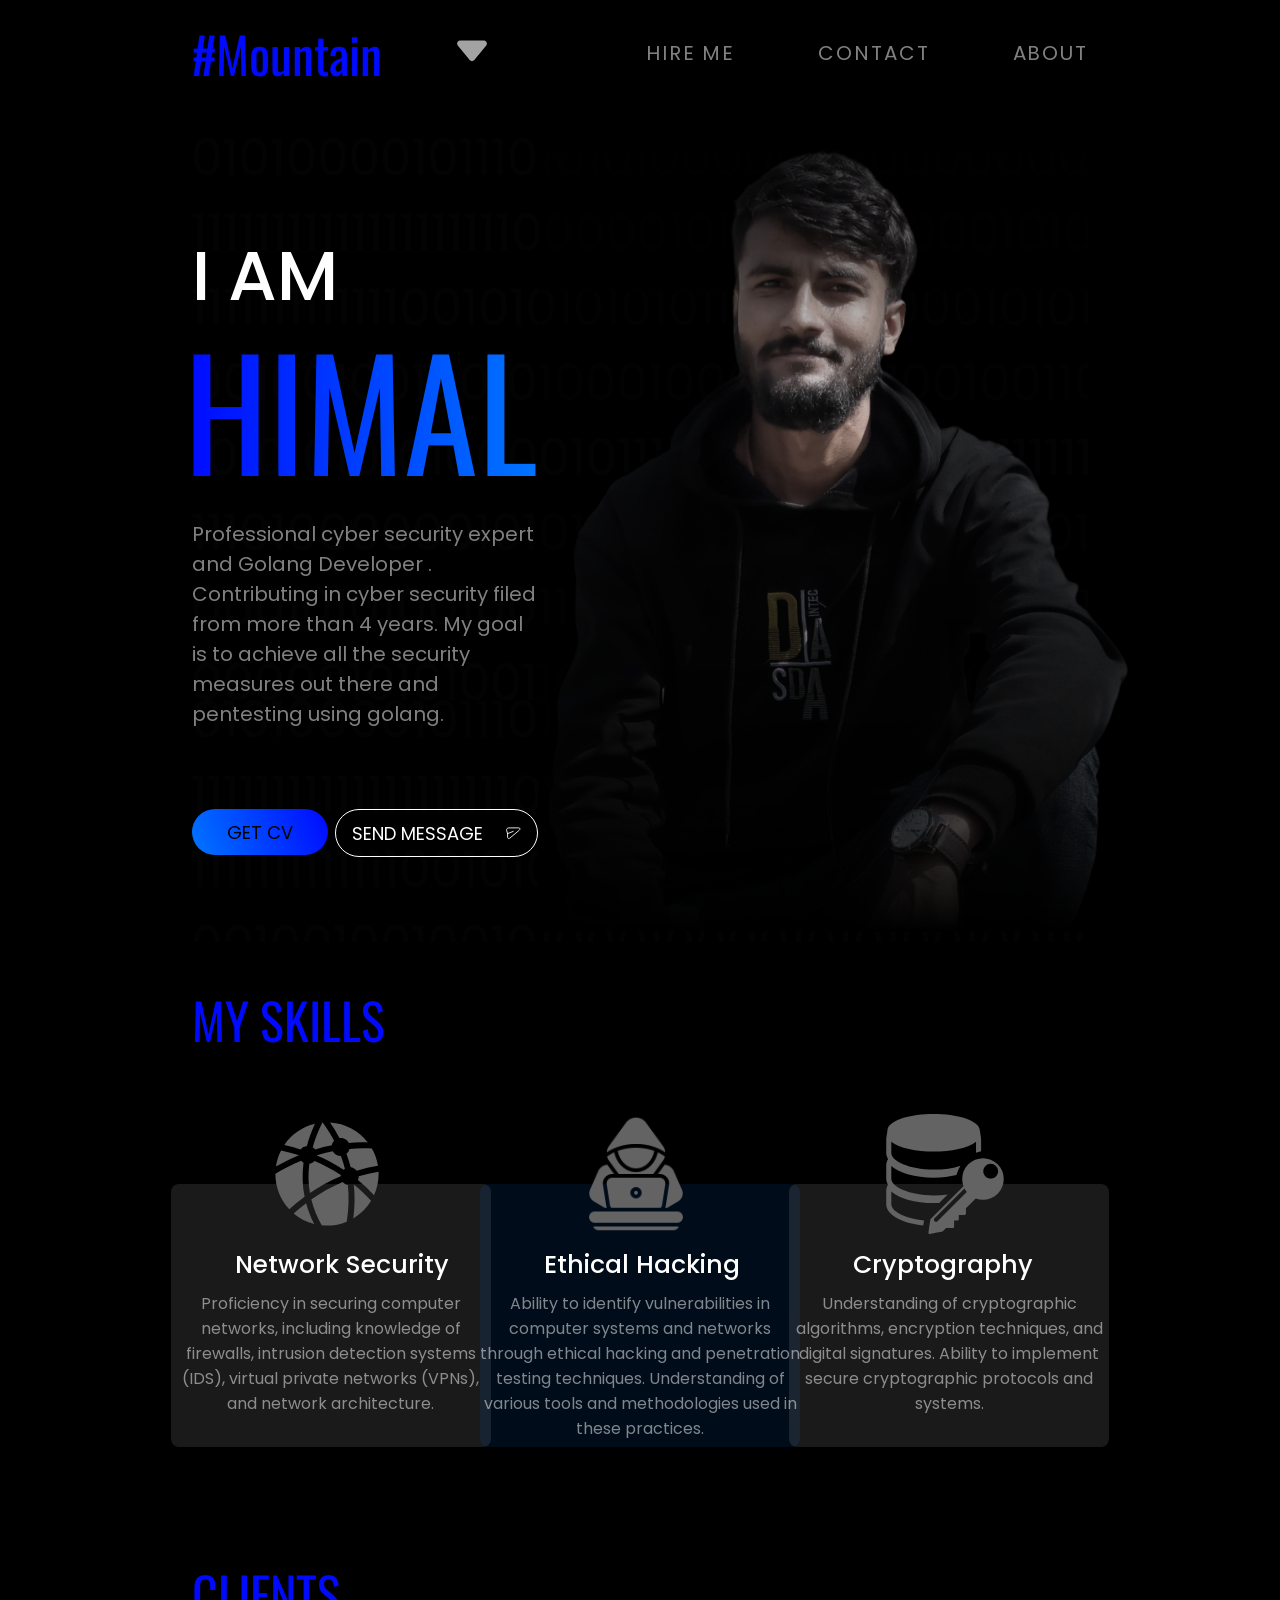
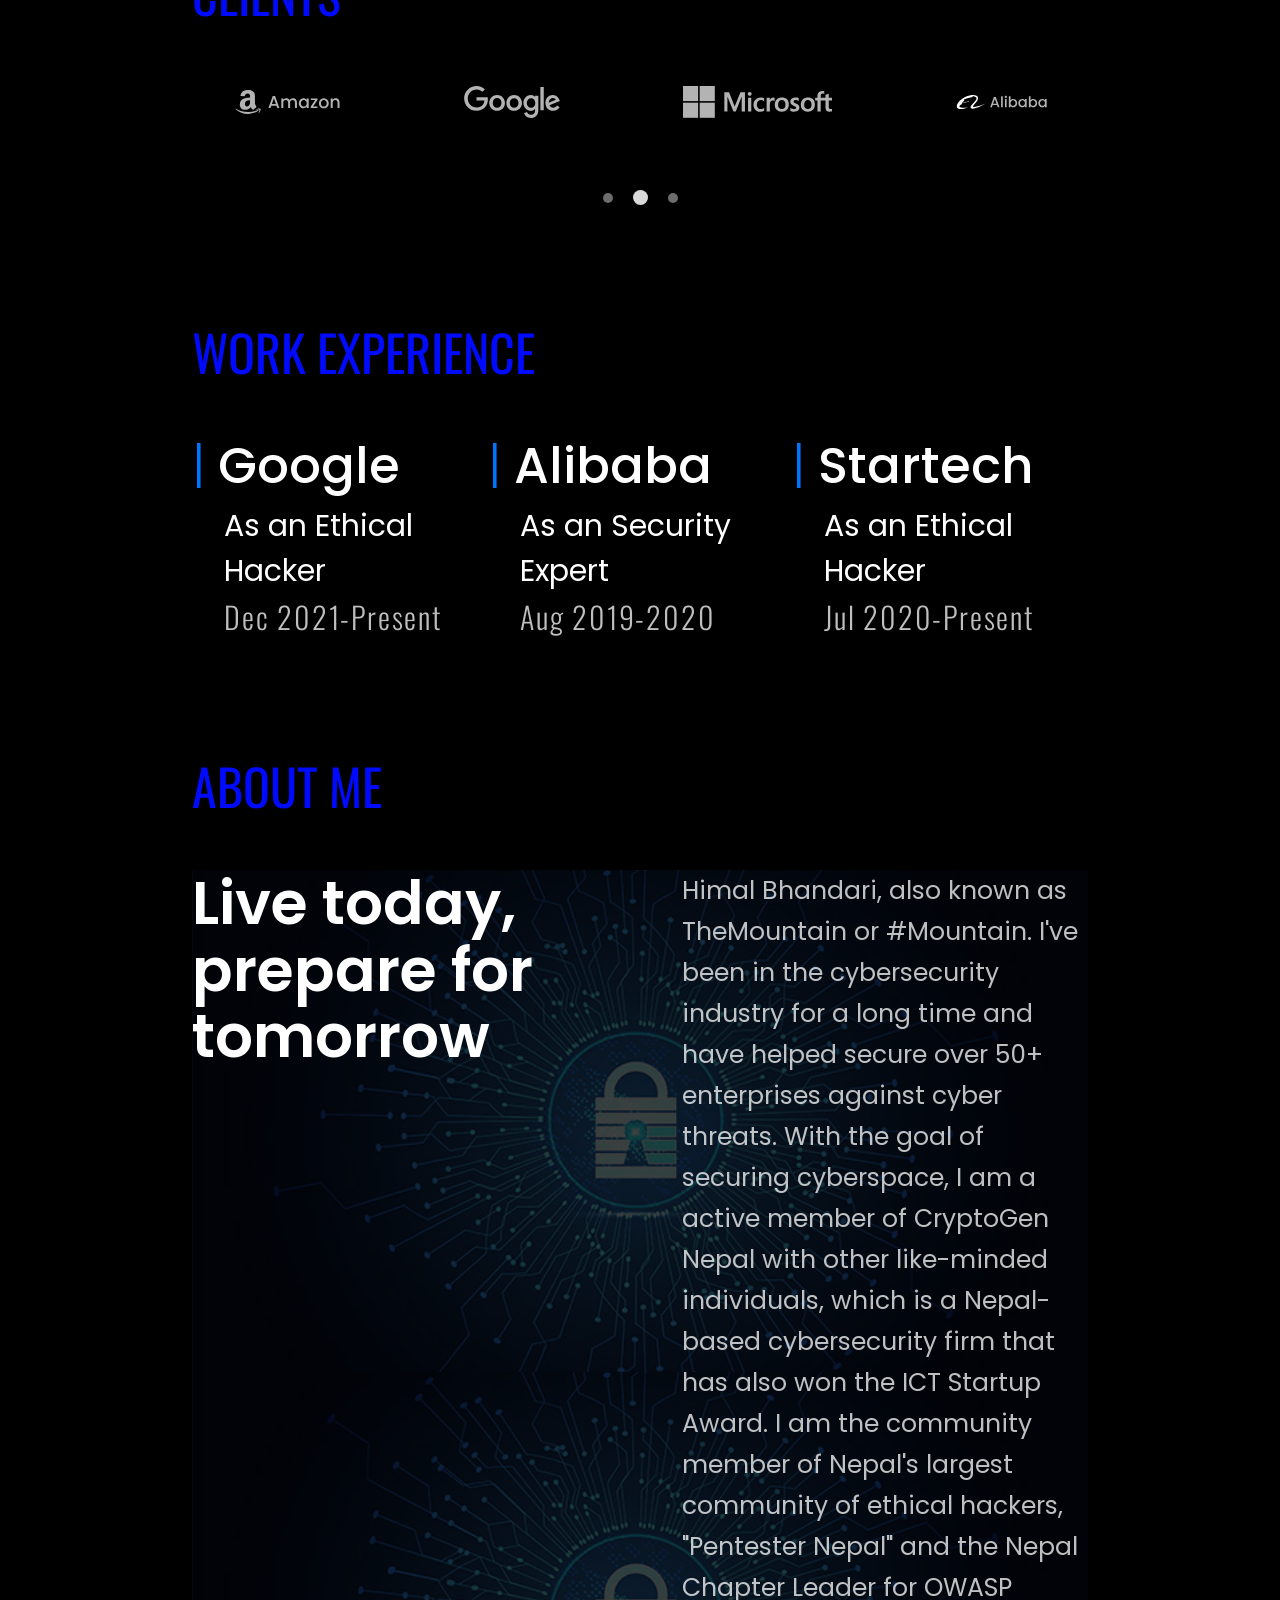
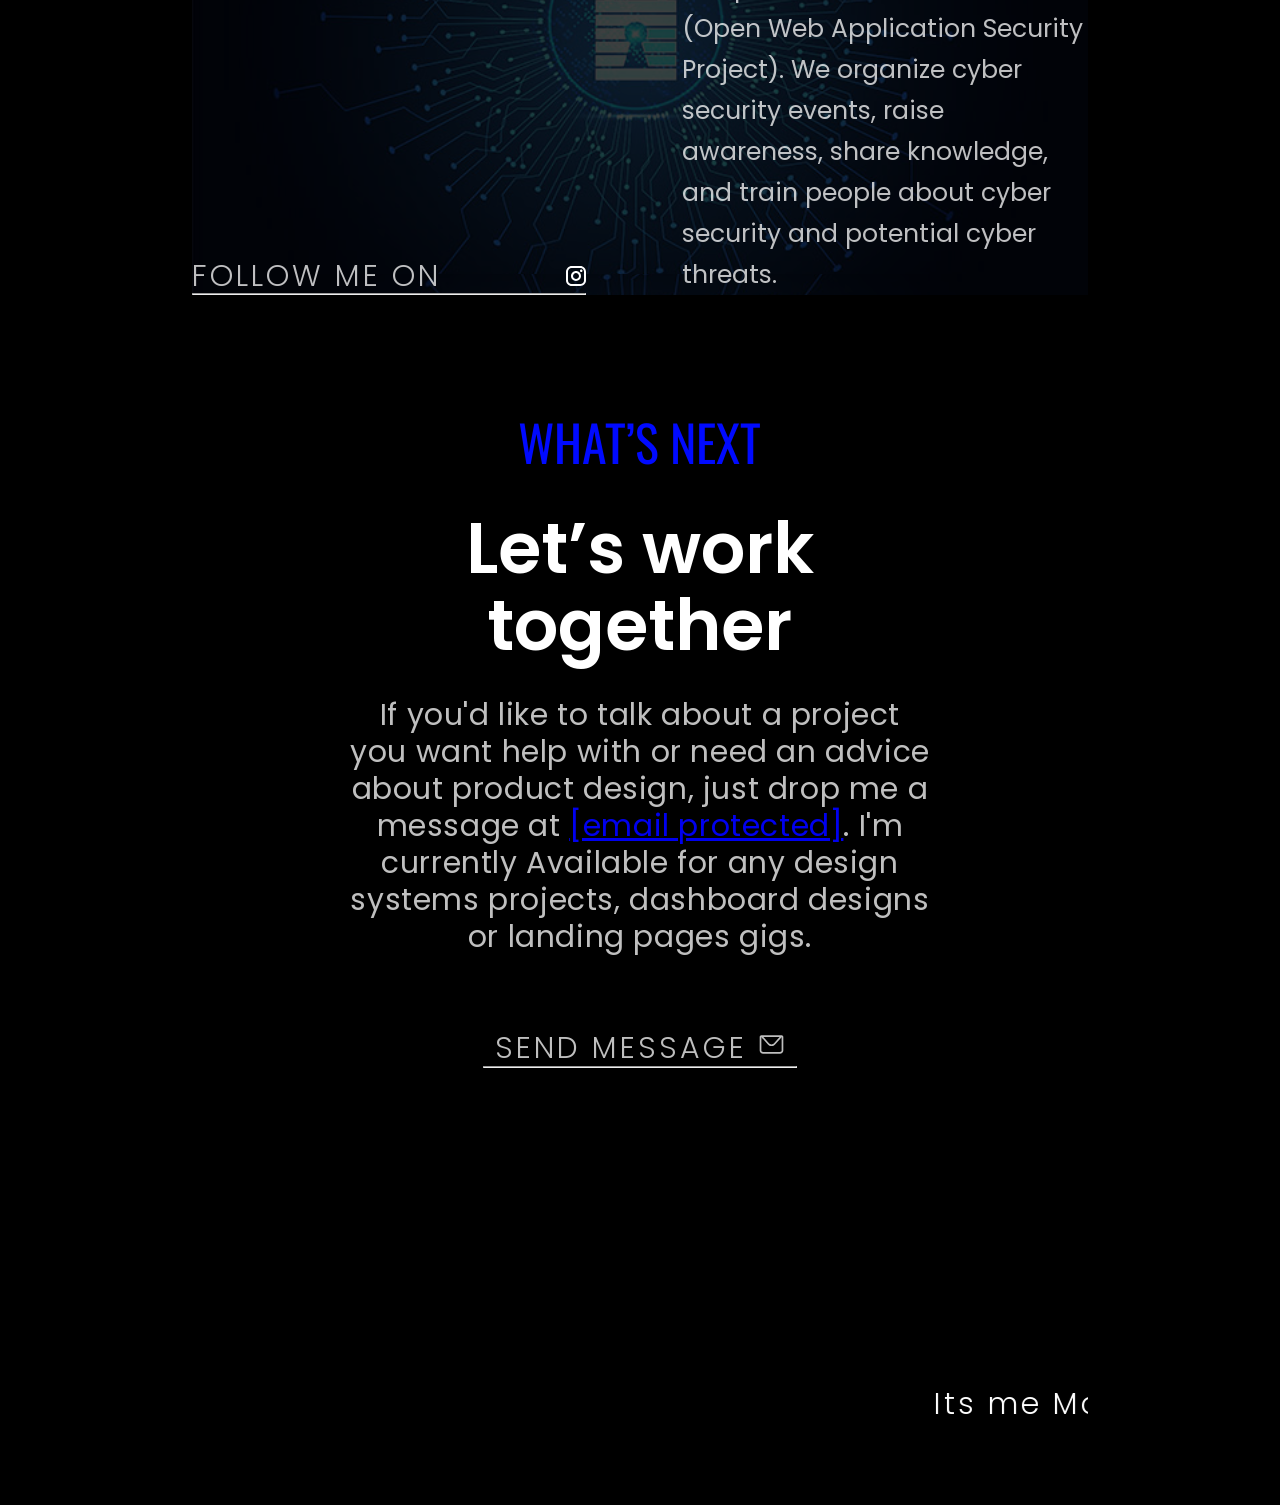
==== commit c9c66e26: "Update index.html" ====
--- a/index.html
+++ b/index.html
@@ -24,7 +24,7 @@
   
    <li><a href="https://www.fiverr.com/mountain248">HIRE ME</a></li>
    <li><a href="https://www.facebook.com/mountainv2.0">CONTACT</a></li>
-   <li><a href="">ABOUT</a></li>
+   <li><a href="goma.html">ABOUT</a></li>
 </ul>
 
      </nav>
